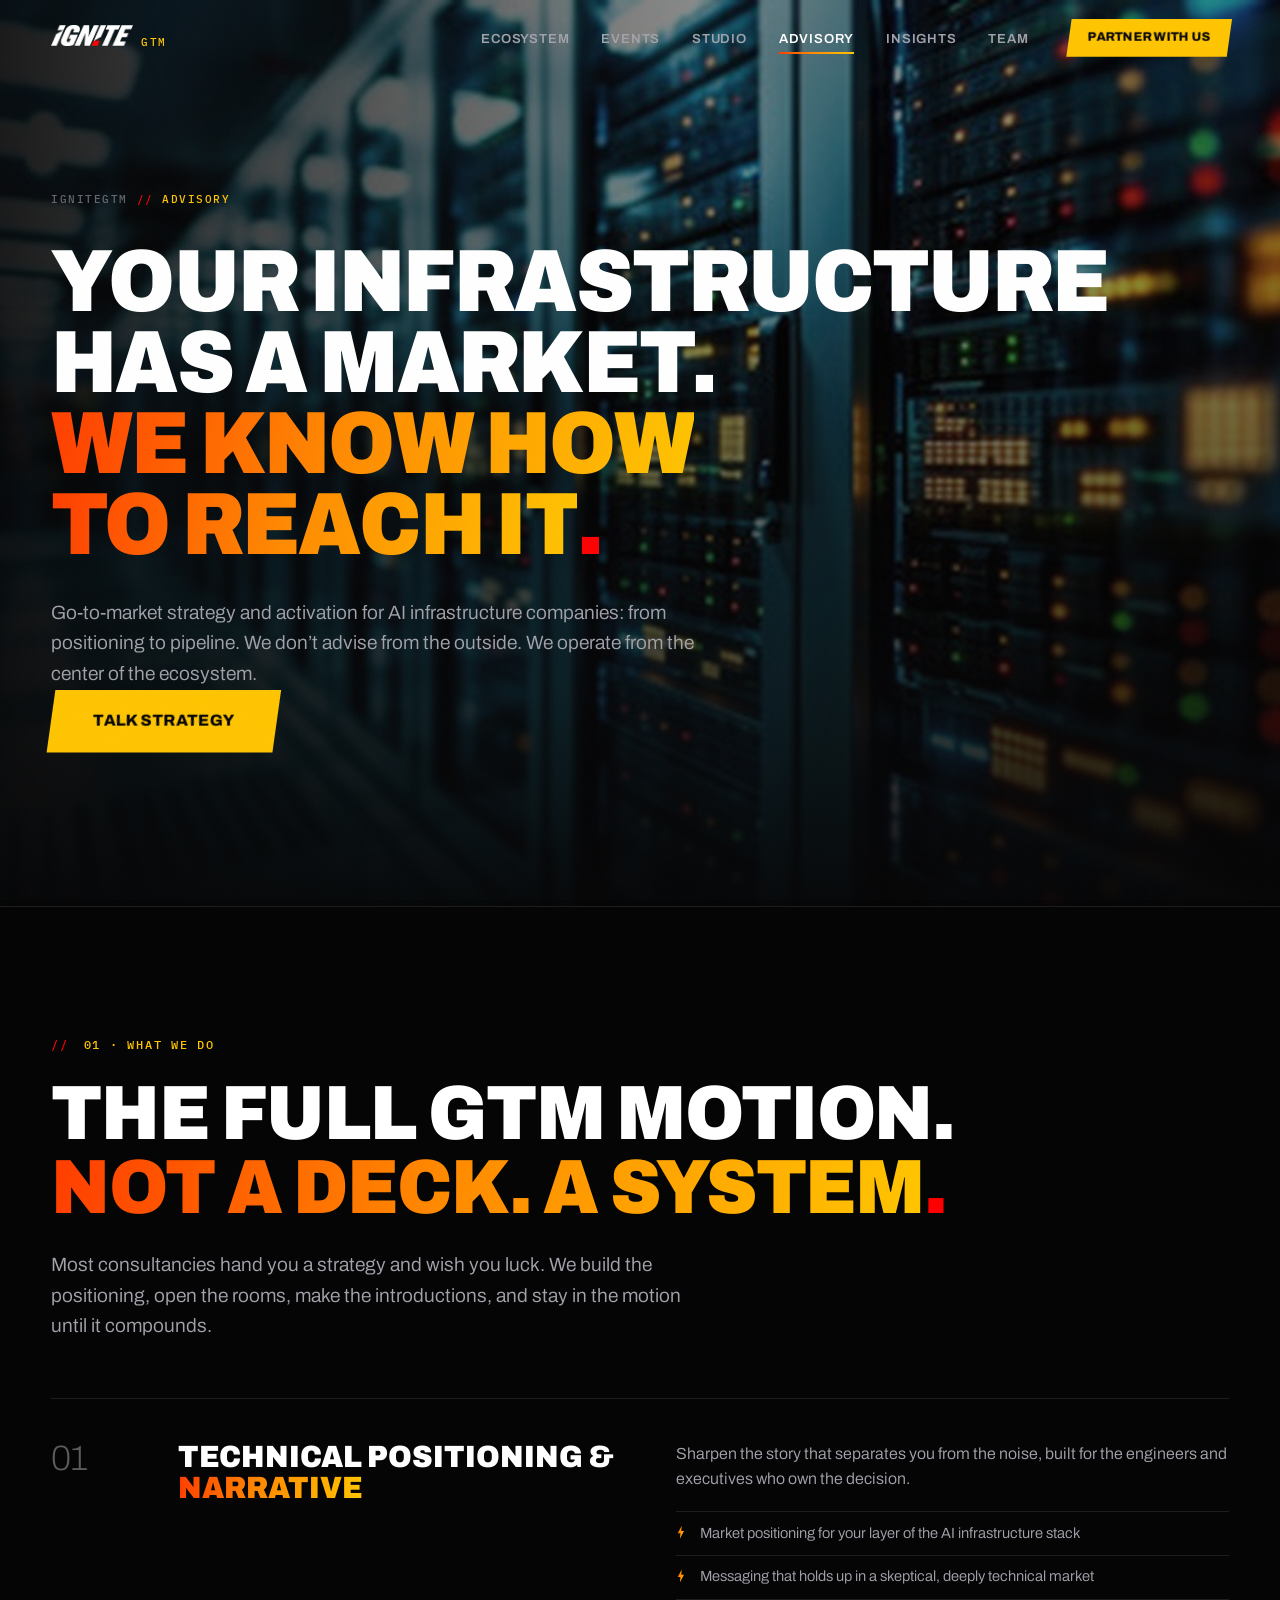
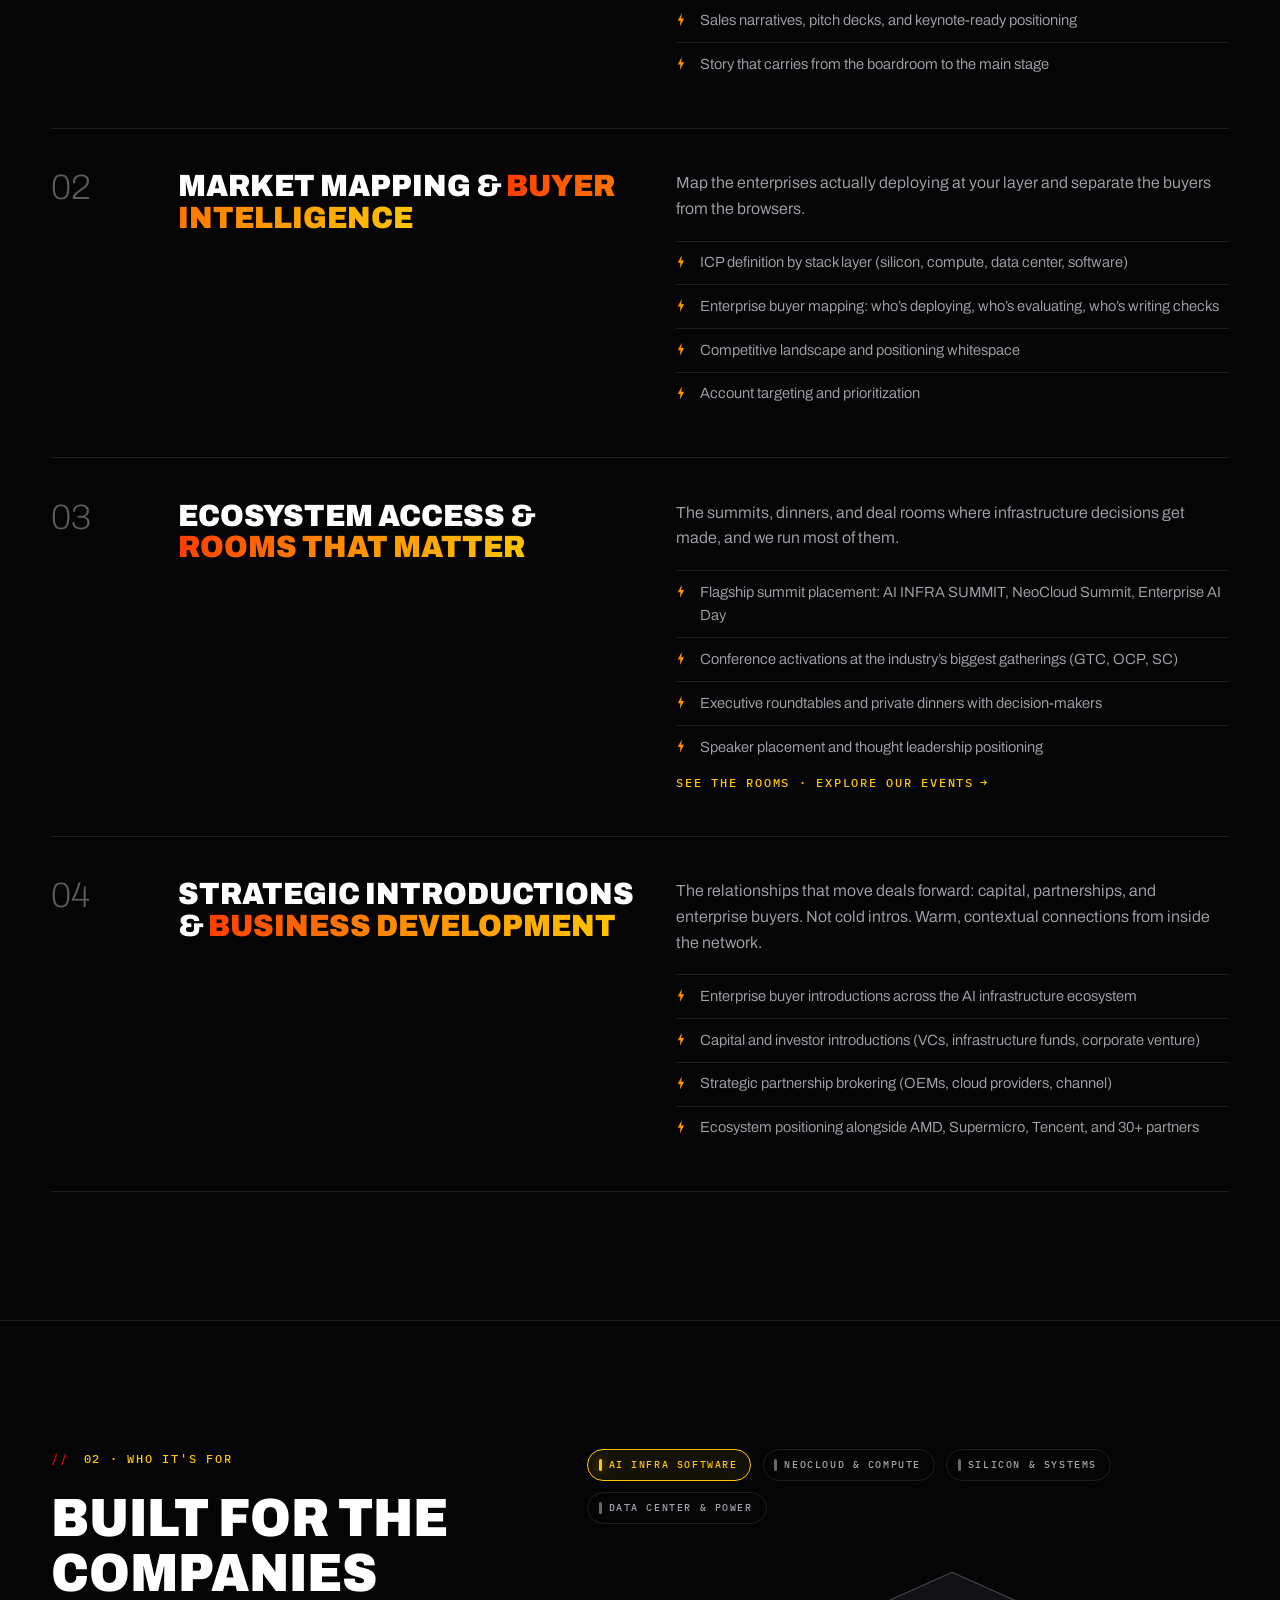
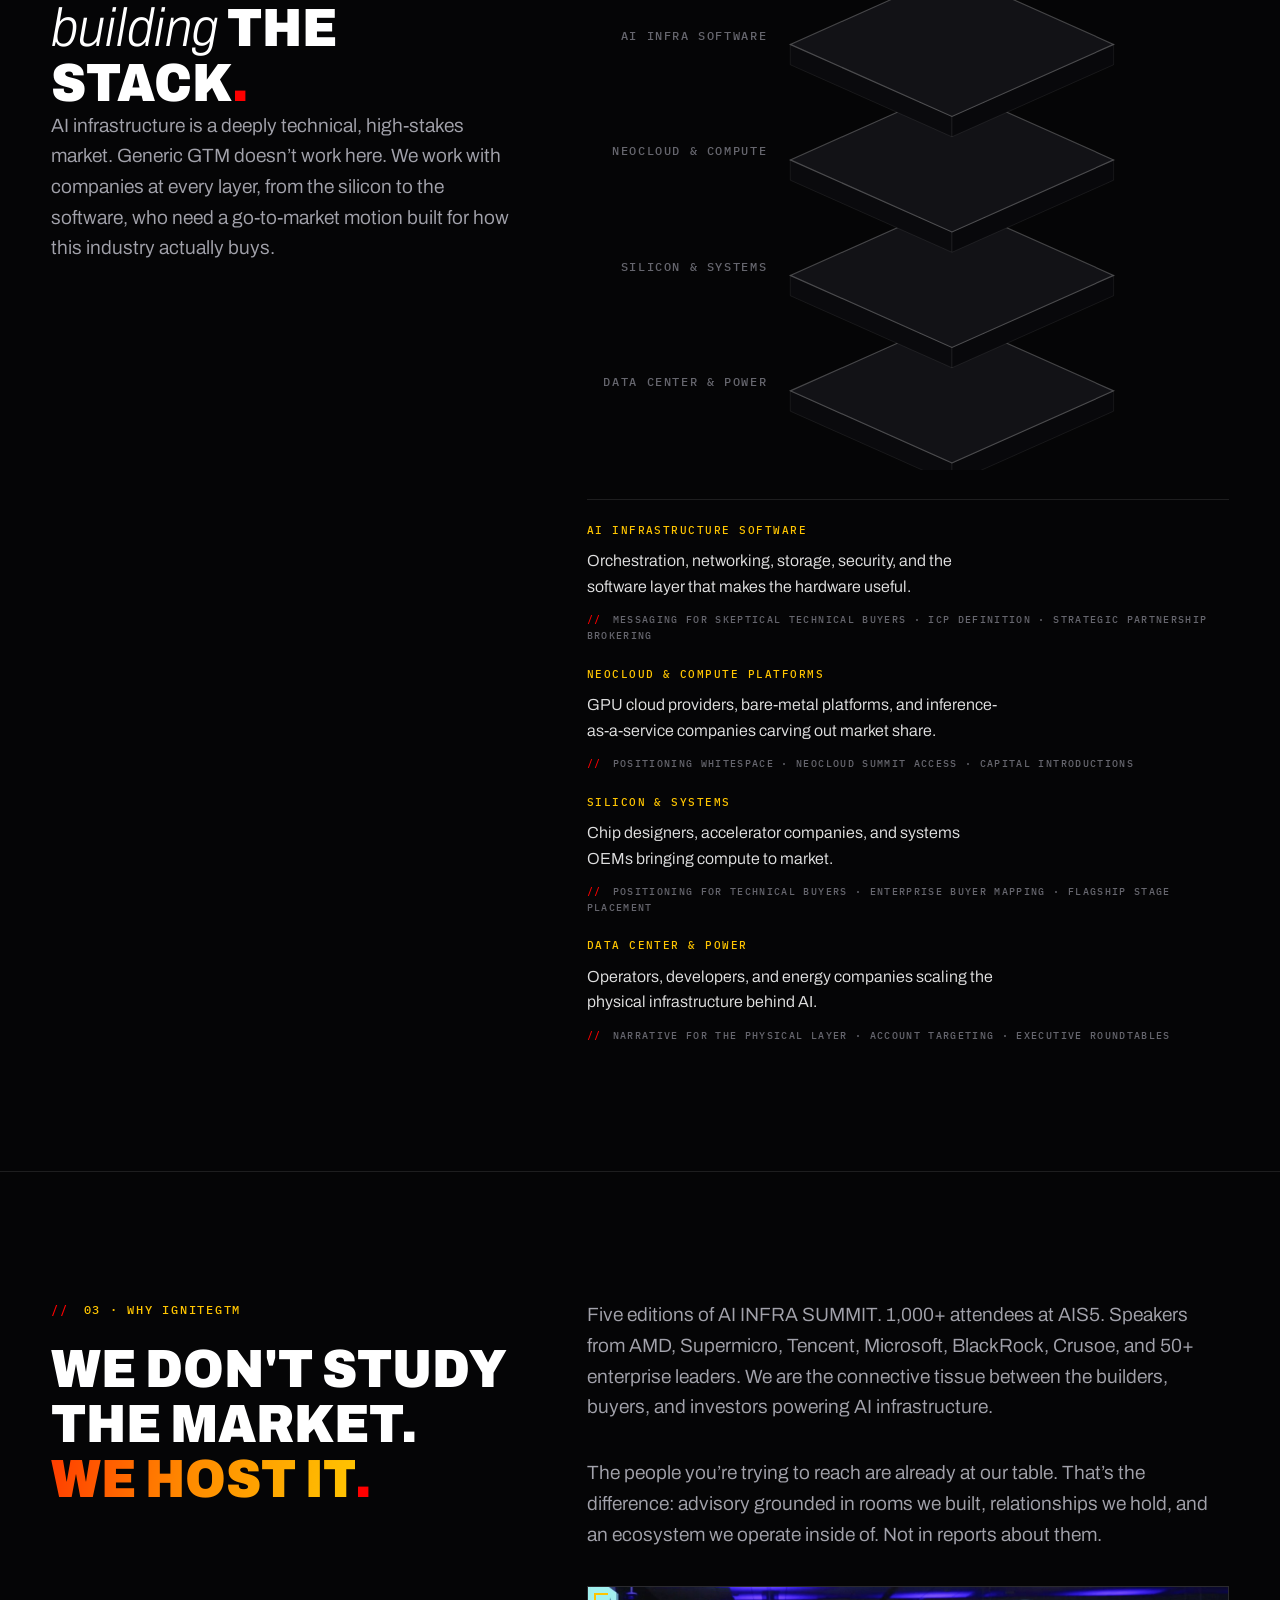
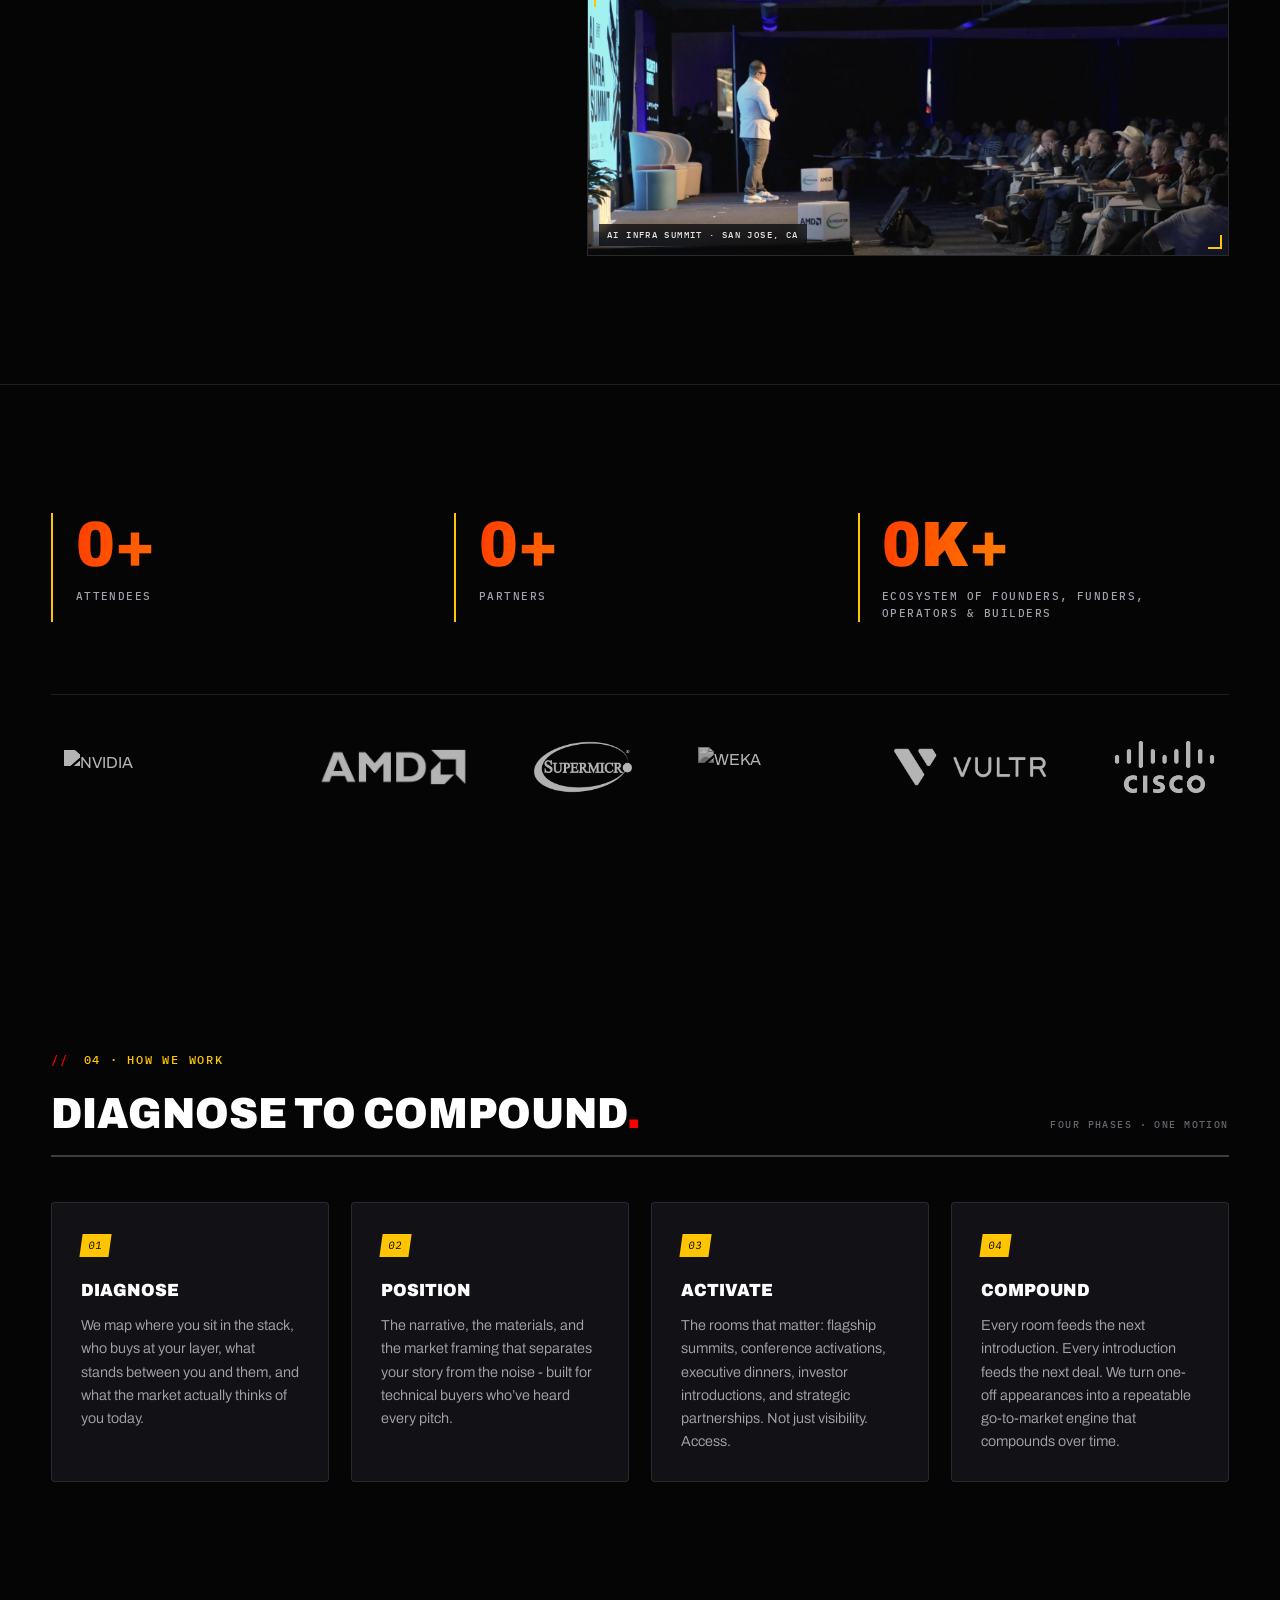
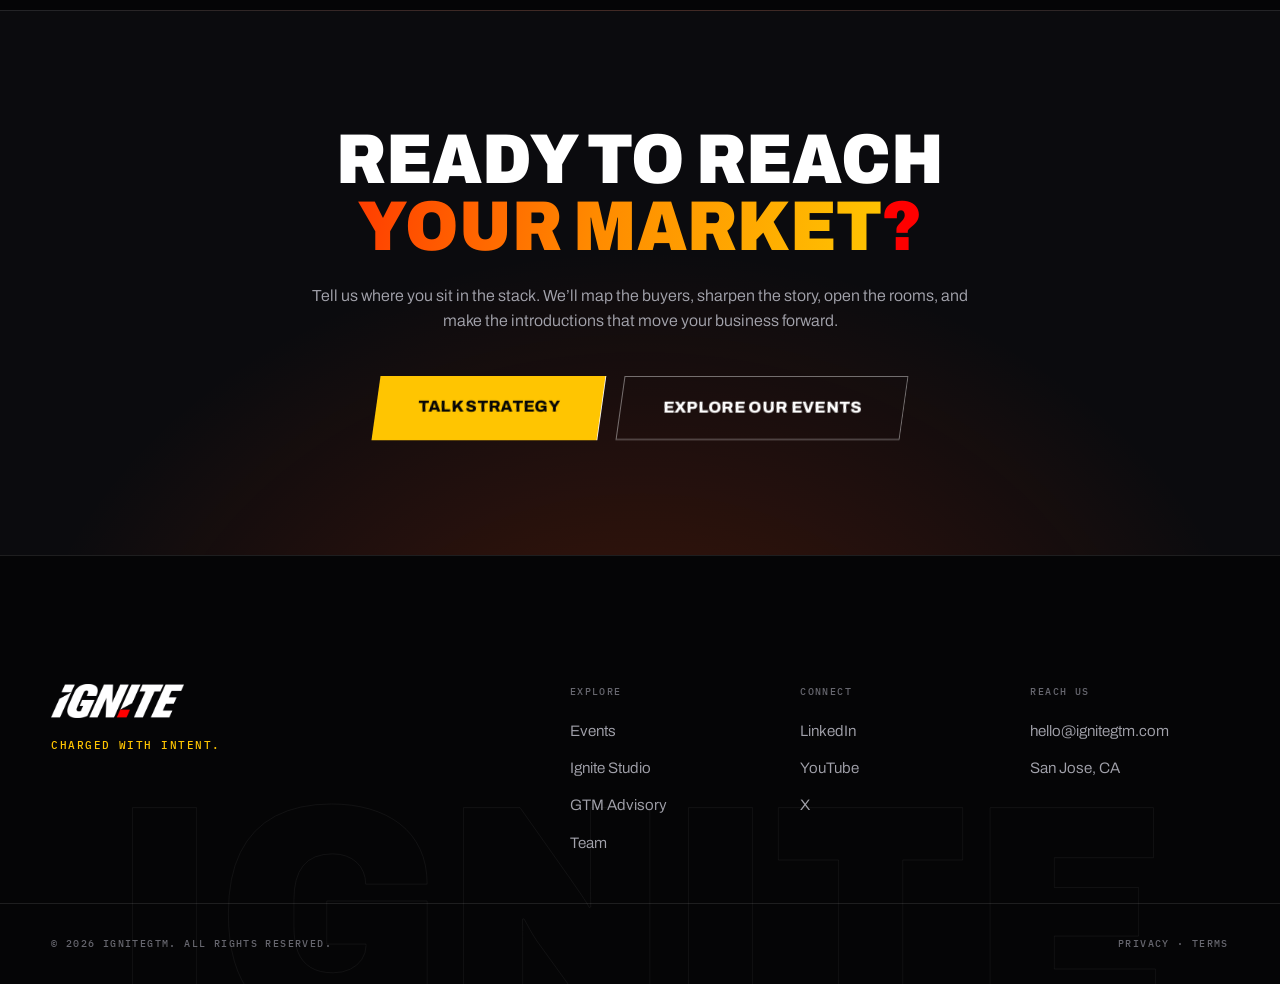
==== advisory.html @ 271aa8c1 "copy: remove all prose hyphens/em-dashes (events, studio, advisory, team) — rebased on main" ====
<!DOCTYPE html>
<html lang="en">
<head>
  <meta charset="UTF-8" />
  <meta name="viewport" content="width=device-width, initial-scale=1.0" />
  <!-- Google Tag Manager -->
  <script>(function(w,d,s,l,i){w[l]=w[l]||[];w[l].push({'gtm.start':
  new Date().getTime(),event:'gtm.js'});var f=d.getElementsByTagName(s)[0],
  j=d.createElement(s),dl=l!='dataLayer'?'&l='+l:'';j.async=true;j.src=
  'https://www.googletagmanager.com/gtm.js?id='+i+dl;f.parentNode.insertBefore(j,f);
  })(window,document,'script','dataLayer','GTM-PVKJLNT5');</script>
  <!-- End Google Tag Manager -->
  <!-- RB2B -->
  <script>!function(key) {if (window.reb2b) return;window.reb2b = {loaded: true};var s = document.createElement("script");s.async = true;s.src = "https://ddwl4m2hdecbv.cloudfront.net/b/" + key + "/" + key + ".js.gz";document.getElementsByTagName("script")[0].parentNode.insertBefore(s, document.getElementsByTagName("script")[0]);}("R6G5YH889765");</script>
  <!-- End RB2B -->

  <title>AI Infrastructure GTM Advisory &amp; Strategy | IgniteGTM</title>
  <meta name="description" content="Go-to-market strategy and activation for AI infrastructure companies: from positioning to pipeline. We don't advise from the outside. We operate from the center of the ecosystem." />
  <link rel="canonical" href="https://www.ignitegtm.com/advisory.html" />
  <link rel="icon" href="assets/favicon.svg" type="image/svg+xml" />
  <link rel="icon" href="assets/favicon-32.png" sizes="32x32" type="image/png" />
  <link rel="apple-touch-icon" href="assets/apple-touch-icon.png" />
  <link rel="preconnect" href="https://fonts.googleapis.com" />
  <link rel="preconnect" href="https://fonts.gstatic.com" crossorigin />
  <link href="https://fonts.googleapis.com/css2?family=Archivo:ital,wdth,wght@0,72..125,100..900;1,72..125,100..900&family=IBM+Plex+Mono:wght@400;500;600&display=swap" rel="stylesheet" />
  <link rel="stylesheet" href="css/style.css" />
  <link rel="stylesheet" href="css/pages.css" />
  <script type="application/ld+json">
  {
    "@context": "https://schema.org",
    "@type": "Service",
    "name": "GTM Advisory",
    "serviceType": "Go-to-market advisory",
    "description": "Go-to-market strategy and activation for AI infrastructure companies: technical positioning, market mapping, ecosystem access, and strategic introductions.",
    "url": "https://www.ignitegtm.com/advisory.html",
    "provider": { "@type": "Organization", "name": "IgniteGTM", "url": "https://www.ignitegtm.com/" }
  }
  </script>
</head>
<body>
  <!-- Google Tag Manager (noscript) -->
  <noscript><iframe src="https://www.googletagmanager.com/ns.html?id=GTM-PVKJLNT5"
  height="0" width="0" style="display:none;visibility:hidden"></iframe></noscript>
  <!-- End Google Tag Manager (noscript) -->

  <div class="scroll-progress" id="scrollProgress" aria-hidden="true"></div>
  <div class="cursor" id="cursor" aria-hidden="true"></div>
  <div class="cursor-ring" id="cursorRing" aria-hidden="true"></div>
  <header class="nav" id="nav">
    <div class="nav__inner">
      <a href="index.html" class="nav__logo" aria-label="IgniteGTM home">
        <img src="assets/ignite-logo.png" alt="IGN!TE" />
        <span class="nav__logo-sub mono">GTM</span>
      </a>
      <nav class="nav__links" aria-label="Primary">
        <a href="index.html#ecosystem">Ecosystem</a>
        <a href="events.html">Events</a>
        <a href="studio.html">Studio</a>
        <a href="advisory.html" class="is-here" aria-current="page">Advisory</a>
        <a href="index.html#insights">Insights</a>
        <a href="team.html">Team</a>
      </nav>
      <a href="https://contact.ignitegtm.com/" class="btn btn--solid btn--nav"><span>Partner With Us</span></a>
      <button class="nav__burger" id="navBurger" aria-label="Open menu" aria-expanded="false"><span></span><span></span></button>
    </div>
  </header>
  <div class="mobile-menu" id="mobileMenu" aria-hidden="true">
    <nav aria-label="Mobile">
      <a href="index.html#ecosystem">Ecosystem</a>
      <a href="events.html">Events</a>
      <a href="studio.html">Studio</a>
      <a href="advisory.html">Advisory</a>
      <a href="index.html#insights">Insights</a>
      <a href="team.html">Team</a>
      <a href="https://contact.ignitegtm.com/" class="mobile-menu__cta">Partner With Us</a>
    </nav>
  </div>
  <main>
    <!-- ══════════ 1 · PAGE HERO ══════════ -->
    <section class="page-hero page-hero--media" aria-labelledby="advisoryTitle">
      <!-- LICENSE BEFORE LAUNCH: Adobe Stock comp #700453557 - buy the standard
           license and swap in the full-res download (this is a 425px preview, upscaled) -->
      <div class="page-hero__media" aria-hidden="true">
        <img src="assets/advisory-hero.jpg" alt="" data-swap="licensed-image" />
      </div>
      <p class="page-hero__crumb mono">
        <a href="index.html">IGNITEGTM</a>
        <span class="sep">//</span>
        <span class="here">ADVISORY</span>
      </p>
      <!-- soft hyphen lets INFRASTRUCTURE break on narrow screens instead of clipping -->
      <h1 class="page-hero__title page-hero__title--dense" id="advisoryTitle">YOUR INFRA&shy;STRUCTURE<br />HAS A MARKET.<br /><span class="h-grad">WE KNOW HOW</span><br /><span class="h-grad">TO REACH IT</span><span class="dot-red">.</span></h1>
      <p class="page-hero__intro">Go-to-market strategy and activation for AI infrastructure companies: from
        positioning to pipeline. We don&rsquo;t advise from the outside. We operate from the center of the
        ecosystem.</p>
      <div class="hero__ctas">
        <a href="https://contact.ignitegtm.com/advisory" class="btn btn--solid btn--lg" data-magnetic><span>Talk Strategy</span></a>
      </div>
    </section>

    <!-- ══════════ 2 · WHAT WE DO ══════════ -->
    <section class="section" id="motion" aria-labelledby="motionTitle">
      <p class="eyebrow mono" data-reveal><span class="eyebrow__slash">//</span> 01 · What We Do</p>
      <h2 class="h-display studio__title" id="motionTitle" data-reveal>THE FULL GTM MOTION.<br /><span class="h-grad">NOT A DECK. A SYSTEM</span><span class="dot-red">.</span></h2>
      <p class="body-lg studio__lede" data-reveal>Most consultancies hand you a strategy and wish you luck. We build
        the positioning, open the rooms, make the introductions, and stay in the motion until it compounds.</p>

      <article class="detail-row" data-reveal>
        <span class="detail-row__num" aria-hidden="true">01</span>
        <h3 class="detail-row__title">Technical Positioning &amp; <span class="h-grad">Narrative</span></h3>
        <div class="detail-row__body">
          <p>Sharpen the story that separates you from the noise, built for the engineers and executives who
            own the decision.</p>
          <ul class="detail-row__points" role="list">
            <li>Market positioning for your layer of the AI infrastructure stack</li>
            <li>Messaging that holds up in a skeptical, deeply technical market</li>
            <li>Sales narratives, pitch decks, and keynote-ready positioning</li>
            <li>Story that carries from the boardroom to the main stage</li>
          </ul>
        </div>
      </article>

      <article class="detail-row" data-reveal>
        <span class="detail-row__num" aria-hidden="true">02</span>
        <h3 class="detail-row__title">Market Mapping &amp; <span class="h-grad">Buyer Intelligence</span></h3>
        <div class="detail-row__body">
          <p>Map the enterprises actually deploying at your layer and separate the buyers from the
            browsers.</p>
          <ul class="detail-row__points" role="list">
            <li>ICP definition by stack layer (silicon, compute, data center, software)</li>
            <li>Enterprise buyer mapping: who&rsquo;s deploying, who&rsquo;s evaluating, who&rsquo;s writing checks</li>
            <li>Competitive landscape and positioning whitespace</li>
            <li>Account targeting and prioritization</li>
          </ul>
        </div>
      </article>

      <article class="detail-row" data-reveal>
        <span class="detail-row__num" aria-hidden="true">03</span>
        <h3 class="detail-row__title">Ecosystem Access &amp; <span class="h-grad">Rooms That Matter</span></h3>
        <div class="detail-row__body">
          <p>The summits, dinners, and deal rooms where infrastructure decisions get made, and we run most of
            them.</p>
          <ul class="detail-row__points" role="list">
            <li>Flagship summit placement: AI INFRA SUMMIT, NeoCloud Summit, Enterprise AI Day</li>
            <li>Conference activations at the industry&rsquo;s biggest gatherings (GTC, OCP, SC)</li>
            <li>Executive roundtables and private dinners with decision-makers</li>
            <li>Speaker placement and thought leadership positioning</li>
          </ul>
          <p><a href="events.html" class="link-arrow mono">See the rooms · explore our events <span aria-hidden="true">→</span></a></p>
        </div>
      </article>

      <article class="detail-row" data-reveal>
        <span class="detail-row__num" aria-hidden="true">04</span>
        <h3 class="detail-row__title">Strategic Introductions &amp; <span class="h-grad">Business Development</span></h3>
        <div class="detail-row__body">
          <p>The relationships that move deals forward: capital, partnerships, and enterprise buyers. Not cold
            intros. Warm, contextual connections from inside the network.</p>
          <ul class="detail-row__points" role="list">
            <li>Enterprise buyer introductions across the AI infrastructure ecosystem</li>
            <li>Capital and investor introductions (VCs, infrastructure funds, corporate venture)</li>
            <li>Strategic partnership brokering (OEMs, cloud providers, channel)</li>
            <li>Ecosystem positioning alongside AMD, Supermicro, Tencent, and 30+ partners</li>
          </ul>
        </div>
      </article>
    </section>

    <!-- ══════════ 3 · WHO IT'S FOR ══════════ -->
    <section class="advisory section" id="who" aria-labelledby="whoTitle">
      <div class="split">
        <div class="split__sticky">
          <p class="eyebrow mono" data-reveal><span class="eyebrow__slash">//</span> 02 · Who It's For</p>
          <p class="manifesto" id="whoTitle" data-reveal>BUILT FOR THE COMPANIES <em>building</em> THE
            STACK<span class="dot-red">.</span></p>
          <p class="body-lg" data-reveal>AI infrastructure is a deeply technical, high-stakes market. Generic GTM
            doesn&rsquo;t work here. We work with companies at every layer, from the silicon to the
            software, who need a go-to-market motion built for how this industry actually buys.</p>
        </div>
        <div class="stackmap" id="stackmap" data-reveal>
          <div class="stackmap__pills" role="tablist" aria-label="AI infrastructure stack layers">
            <button class="stackmap__pill mono is-active" role="tab" aria-selected="true" id="tab-software" aria-controls="panel-software" data-layer="software" type="button">AI Infra Software</button>
            <button class="stackmap__pill mono" role="tab" aria-selected="false" id="tab-neocloud" aria-controls="panel-neocloud" data-layer="neocloud" type="button">NeoCloud &amp; Compute</button>
            <button class="stackmap__pill mono" role="tab" aria-selected="false" id="tab-silicon" aria-controls="panel-silicon" data-layer="silicon" type="button">Silicon &amp; Systems</button>
            <button class="stackmap__pill mono" role="tab" aria-selected="false" id="tab-datacenter" aria-controls="panel-datacenter" data-layer="datacenter" type="button">Data Center &amp; Power</button>
          </div>

          <div class="stackmap__viz" aria-hidden="true">
            <svg viewBox="-75 0 695 560" fill="none" xmlns="http://www.w3.org/2000/svg">
              <defs>
                <linearGradient id="smGrad" x1="0" y1="0" x2="1" y2="0">
                  <stop offset="0" stop-color="#FF3D00" />
                  <stop offset="0.45" stop-color="#FF8A00" />
                  <stop offset="1" stop-color="#FFC501" />
                </linearGradient>
                <linearGradient id="smGradV" x1="0" y1="1" x2="0" y2="0">
                  <stop offset="0" stop-color="#FF3D00" />
                  <stop offset="0.5" stop-color="#FF8A00" />
                  <stop offset="1" stop-color="#FFC501" />
                </linearGradient>
                <filter id="smGlow" x="-40%" y="-40%" width="180%" height="180%">
                  <feDropShadow dx="0" dy="0" stdDeviation="14" flood-color="#FF8A00" flood-opacity="0.55" />
                </filter>
              </defs>

              <!-- energy pulse running up the stack -->
              <line class="stackmap__pulse" x1="320" y1="548" x2="320" y2="14" stroke="url(#smGradV)" stroke-width="1.5" stroke-dasharray="3 9" opacity="0.6" />

              <!-- plates: top of stack first in the visual (software), drawn bottom-up for z-order -->
              <g class="plate" data-layer="datacenter" tabindex="-1">
                <polygon class="plate__side" points="145,475 320,553 320,575 145,497" />
                <polygon class="plate__side plate__side--r" points="495,475 320,553 320,575 495,497" />
                <polygon class="plate__top" points="320,397 495,475 320,553 145,475" />
                <text class="plate__label mono" x="120" y="470" text-anchor="end">DATA CENTER &amp; POWER</text>
              </g>
              <g class="plate" data-layer="silicon" tabindex="-1">
                <polygon class="plate__side" points="145,350 320,428 320,450 145,372" />
                <polygon class="plate__side plate__side--r" points="495,350 320,428 320,450 495,372" />
                <polygon class="plate__top" points="320,272 495,350 320,428 145,350" />
                <text class="plate__label mono" x="120" y="345" text-anchor="end">SILICON &amp; SYSTEMS</text>
              </g>
              <g class="plate" data-layer="neocloud" tabindex="-1">
                <polygon class="plate__side" points="145,225 320,303 320,325 145,247" />
                <polygon class="plate__side plate__side--r" points="495,225 320,303 320,325 495,247" />
                <polygon class="plate__top" points="320,147 495,225 320,303 145,225" />
                <text class="plate__label mono" x="120" y="220" text-anchor="end">NEOCLOUD &amp; COMPUTE</text>
              </g>
              <g class="plate" data-layer="software" tabindex="-1">
                <polygon class="plate__side" points="145,100 320,178 320,200 145,122" />
                <polygon class="plate__side plate__side--r" points="495,100 320,178 320,200 495,122" />
                <polygon class="plate__top" points="320,22 495,100 320,178 145,100" />
                <text class="plate__label mono" x="120" y="95" text-anchor="end">AI INFRA SOFTWARE</text>
              </g>
            </svg>
          </div>

          <div class="stackmap__details">
            <div class="stackmap__panel is-active" role="tabpanel" id="panel-software" aria-labelledby="tab-software">
              <p class="stackmap__kicker mono">AI INFRASTRUCTURE SOFTWARE</p>
              <p class="stackmap__body">Orchestration, networking, storage, security, and the software layer that
                makes the hardware useful.</p>
              <p class="stackmap__adv mono"><span>//</span> Messaging for skeptical technical buyers &middot; ICP
                definition &middot; strategic partnership brokering</p>
            </div>
            <div class="stackmap__panel" role="tabpanel" id="panel-neocloud" aria-labelledby="tab-neocloud">
              <p class="stackmap__kicker mono">NEOCLOUD &amp; COMPUTE PLATFORMS</p>
              <p class="stackmap__body">GPU cloud providers, bare-metal platforms, and inference-as-a-service
                companies carving out market share.</p>
              <p class="stackmap__adv mono"><span>//</span> Positioning whitespace &middot; NeoCloud Summit access
                &middot; capital introductions</p>
            </div>
            <div class="stackmap__panel" role="tabpanel" id="panel-silicon" aria-labelledby="tab-silicon">
              <p class="stackmap__kicker mono">SILICON &amp; SYSTEMS</p>
              <p class="stackmap__body">Chip designers, accelerator companies, and systems OEMs bringing compute to
                market.</p>
              <p class="stackmap__adv mono"><span>//</span> Positioning for technical buyers &middot; enterprise buyer
                mapping &middot; flagship stage placement</p>
            </div>
            <div class="stackmap__panel" role="tabpanel" id="panel-datacenter" aria-labelledby="tab-datacenter">
              <p class="stackmap__kicker mono">DATA CENTER &amp; POWER</p>
              <p class="stackmap__body">Operators, developers, and energy companies scaling the physical
                infrastructure behind AI.</p>
              <p class="stackmap__adv mono"><span>//</span> Narrative for the physical layer &middot; account
                targeting &middot; executive roundtables</p>
            </div>
          </div>
        </div>
      </div>
    </section>

    <!-- ══════════ 4 · WHY IGNITEGTM ══════════ -->
    <section class="advisory section" id="why" aria-labelledby="whyTitle">
      <div class="split">
        <div class="split__sticky">
          <p class="eyebrow mono" data-reveal><span class="eyebrow__slash">//</span> 03 · Why IgniteGTM</p>
          <p class="manifesto" id="whyTitle" data-reveal>WE DON'T STUDY<br />THE MARKET.<br /><span class="h-grad">WE HOST IT</span><span class="dot-red">.</span></p>
        </div>
        <div class="advisory__body">
          <p class="body-lg" data-reveal>Five editions of AI INFRA SUMMIT. 1,000+ attendees at AIS5. Speakers from
            AMD, Supermicro, Tencent, Microsoft, BlackRock, Crusoe, and 50+ enterprise leaders. We are the connective
            tissue between the builders, buyers, and investors powering AI infrastructure.</p>
          <p class="body-lg" data-reveal>The people you&rsquo;re trying to reach are already at our table.
            That&rsquo;s the difference: advisory grounded in rooms we built, relationships we hold, and an
            ecosystem we operate inside of. Not in reports about them.</p>
          <figure class="photo-frame photo-frame--live" data-reveal>
            <img src="assets/ais-stage.jpg"
              alt="A speaker on the AI INFRA SUMMIT main stage in front of a full room, with AMD and Supermicro branding" />
            <figcaption class="mono">AI INFRA SUMMIT · SAN JOSE, CA</figcaption>
          </figure>
        </div>
      </div>
    </section>

    <!-- track record band -->
    <section class="proof section" aria-label="Track record">
      <div class="stat-row stat-row--three">
        <div class="stat" data-reveal>
          <span class="stat__num"><span data-count="2500">0</span>+</span>
          <span class="stat__label mono">Attendees</span>
        </div>
        <div class="stat" data-reveal>
          <span class="stat__num"><span data-count="50">0</span>+</span>
          <span class="stat__label mono">Partners</span>
        </div>
        <div class="stat" data-reveal>
          <span class="stat__num"><span data-count="40">0</span>K+</span>
          <span class="stat__label mono">Ecosystem of Founders, Funders, Operators &amp; Builders</span>
        </div>
      </div>
      <!-- per-brand --lh heights are optically matched to NVIDIA - see .logo-wall__img in style.css -->
      <ul class="logo-wall" role="list" data-reveal>
        <li class="logo-wall__item"><img src="https://wcllsdwlmebrapgiufzi.supabase.co/storage/v1/object/public/WS-assets/nvidia-logo-horz-fixed.svg" alt="NVIDIA" class="logo-wall__img logo-wall__img--invert" style="--lh: 34px" width="191" height="34" loading="lazy" /></li>
        <li class="logo-wall__item"><img src="assets/logos/amd.png" alt="AMD" class="logo-wall__img" style="--lh: 36px" width="149" height="36" loading="lazy" /></li>
        <li class="logo-wall__item"><img src="assets/logos/supermicro.png" alt="Supermicro" class="logo-wall__img" style="--lh: 52px" width="101" height="52" loading="lazy" /></li>
        <li class="logo-wall__item"><img src="https://wcllsdwlmebrapgiufzi.supabase.co/storage/v1/object/public/WS-assets/weka-primary-reversed-digital.svg" alt="WEKA" class="logo-wall__img" style="--lh: 40px" width="129" height="40" loading="lazy" /></li>
        <li class="logo-wall__item"><img src="assets/logos/vultr.png" alt="Vultr" class="logo-wall__img" style="--lh: 38px" width="159" height="38" loading="lazy" /></li>
        <li class="logo-wall__item"><img src="assets/logos/cisco.png" alt="Cisco" class="logo-wall__img" style="--lh: 54px" width="103" height="54" loading="lazy" /></li>
      </ul>
    </section>

    <!-- ══════════ 5 · THE ENGAGEMENT ══════════ -->
    <section class="section" id="engagement" aria-labelledby="engagementTitle">
      <p class="eyebrow mono" data-reveal><span class="eyebrow__slash">//</span> 04 · How We Work</p>
      <div class="sec-head" data-reveal>
        <h2 id="engagementTitle">Diagnose to Compound<span class="dot-red">.</span></h2>
        <span class="mono">FOUR PHASES &middot; ONE MOTION</span>
      </div>
      <div class="process">
        <div class="process__step" data-reveal>
          <h3>Diagnose</h3>
          <p>We map where you sit in the stack, who buys at your layer, what stands between you and them, and what
            the market actually thinks of you today.</p>
        </div>
        <div class="process__step" data-reveal>
          <h3>Position</h3>
          <p>The narrative, the materials, and the market framing that separates your story from the noise -
            built for technical buyers who&rsquo;ve heard every pitch.</p>
        </div>
        <div class="process__step" data-reveal>
          <h3>Activate</h3>
          <p>The rooms that matter: flagship summits, conference activations, executive dinners, investor
            introductions, and strategic partnerships. Not just visibility. Access.</p>
        </div>
        <div class="process__step" data-reveal>
          <h3>Compound</h3>
          <p>Every room feeds the next introduction. Every introduction feeds the next deal. We turn one-off
            appearances into a repeatable go-to-market engine that compounds over time.</p>
        </div>
      </div>
    </section>

    <!-- ══════════ 6 · CTA ══════════ -->
    <section class="cta-band" aria-labelledby="ctaTitle">
      <h2 class="cta-band__title" id="ctaTitle" data-reveal>READY TO REACH<br /><span class="h-grad">YOUR MARKET</span><span class="dot-red">?</span></h2>
      <p class="cta-band__sub" data-reveal>Tell us where you sit in the stack. We&rsquo;ll map the buyers, sharpen
        the story, open the rooms, and make the introductions that move your business forward.</p>
      <div class="cta-band__actions" data-reveal>
        <a href="https://contact.ignitegtm.com/advisory" class="btn btn--solid btn--lg" data-magnetic><span>Talk Strategy</span></a>
        <a href="events.html" class="btn btn--ghost btn--lg" data-magnetic><span>Explore Our Events</span></a>
      </div>
    </section>
  </main>
  <footer class="footer">
    <div class="footer__ghost" aria-hidden="true">IGNITE</div>
    <div class="footer__inner section">
      <div class="footer__brand">
        <img src="assets/ignite-logo.png" alt="IGN!TE" class="footer__logo" />
        <p class="mono footer__tagline">CHARGED WITH INTENT.</p>
      </div>
      <div class="footer__cols">
        <div class="footer__col">
          <p class="mono footer__col-label">EXPLORE</p>
          <a href="events.html">Events</a>
          <a href="studio.html">Ignite Studio</a>
          <a href="advisory.html">GTM Advisory</a>
          <a href="team.html">Team</a>
        </div>
        <div class="footer__col">
          <p class="mono footer__col-label">CONNECT</p>
          <a href="https://www.linkedin.com" target="_blank" rel="noopener">LinkedIn</a>
          <a href="https://www.youtube.com" target="_blank" rel="noopener">YouTube</a>
          <a href="https://x.com" target="_blank" rel="noopener">X</a>
        </div>
        <div class="footer__col">
          <p class="mono footer__col-label">REACH US</p>
          <a href="mailto:hello@ignitegtm.com">hello@ignitegtm.com</a>
          <span>San Jose, CA</span>
        </div>
      </div>
    </div>
    <div class="footer__legal section mono">
      <span>© 2026 IgniteGTM. All rights reserved.</span>
      <span>Privacy · Terms</span>
    </div>
  </footer>
  <script src="https://cdn.jsdelivr.net/npm/gsap@3.12.5/dist/gsap.min.js"></script>
  <script src="https://cdn.jsdelivr.net/npm/gsap@3.12.5/dist/ScrollTrigger.min.js"></script>
  <script src="js/page.js"></script>
  <!-- ignite-bot chat widget -->
  <script src="https://contact.ignitegtm.com/ignite-chat-widget.js" defer></script>
</body>
</html>
---- css/style.css ----
/* ═══════════════════════════════════════════════════════════════
   IGNITEGTM - Charged with Intent
   Brand: black base · red→orange→vibrant-yellow energy · IGN!TE red dot
   Type: Archivo (variable wdth/wght) · IBM Plex Mono accents
   ═══════════════════════════════════════════════════════════════ */

:root {
  --black: #050506;
  --ink: #0b0b0e;
  --panel: #121216;
  --line: rgba(255, 255, 255, 0.1);
  --white: #ffffff;
  --grey: #a2a2ab;
  --grey-dim: #66666e;
  --yellow: #ffc501;   /* brand vibrant yellow - sampled from IGNITE MATERIALS */
  --amber: #ff8a00;
  --ember: #ff3d00;
  --red: #ff0000;      /* the IGN!TE dot */
  --grad-bolt: linear-gradient(100deg, var(--ember) 0%, var(--amber) 45%, var(--yellow) 100%);
  --font-display: "Archivo", "Helvetica Neue", sans-serif;
  --font-mono: "IBM Plex Mono", ui-monospace, monospace;
  --pad: clamp(1.25rem, 4vw, 4rem);
  --nav-h: 76px;
}

*, *::before, *::after { box-sizing: border-box; margin: 0; padding: 0; }

html { scroll-behavior: smooth; }
html:focus-within { scroll-behavior: smooth; }

body {
  background: var(--black);
  color: var(--white);
  font-family: var(--font-display);
  font-weight: 400;
  font-size: 16px;
  line-height: 1.6;
  -webkit-font-smoothing: antialiased;
  overflow-x: hidden;
}

/* grain */
body::after {
  content: "";
  position: fixed;
  inset: 0;
  pointer-events: none;
  z-index: 9000;
  opacity: 0.05;
  background-image: url("data:image/svg+xml,%3Csvg xmlns='http://www.w3.org/2000/svg' width='160' height='160'%3E%3Cfilter id='n'%3E%3CfeTurbulence type='fractalNoise' baseFrequency='0.9' numOctaves='2'/%3E%3C/filter%3E%3Crect width='160' height='160' filter='url(%23n)' opacity='0.6'/%3E%3C/svg%3E");
}

::selection { background: var(--yellow); color: var(--black); }

img, video { max-width: 100%; display: block; }
a { color: inherit; text-decoration: none; }
button { font: inherit; color: inherit; background: none; border: 0; cursor: pointer; }

.mono {
  font-family: var(--font-mono);
  font-weight: 500;
  letter-spacing: 0.14em;
  text-transform: uppercase;
}

.section { padding: clamp(5rem, 10vw, 9rem) var(--pad); }

.skip-link {
  position: fixed; top: -100px; left: 1rem; z-index: 10000;
  background: var(--yellow); color: var(--black);
  padding: 0.6rem 1rem; font-weight: 700;
  transition: top 0.2s;
}
.skip-link:focus { top: 1rem; }

:focus-visible { outline: 2px solid var(--yellow); outline-offset: 3px; }

/* every anchor target clears the fixed nav */
main [id], section[id] { scroll-margin-top: calc(var(--nav-h) + 8px); }

/* ───────────────────────── type system ─────────────────────────
   Weight contrast is deliberate: 900 impact / 300-450 support.  */

.h-display {
  font-weight: 900;
  font-stretch: 92%;
  font-size: clamp(2.6rem, 6vw, 5.2rem);
  line-height: 0.96;
  letter-spacing: -0.015em;
  text-transform: uppercase;
}

.h-display--stroke {
  font-weight: 800;
  color: transparent;
  -webkit-text-stroke: 1.5px rgba(255, 255, 255, 0.55);
}

.h-grad {
  background: var(--grad-bolt);
  -webkit-background-clip: text;
  background-clip: text;
  color: transparent;
}

.dot-red { color: var(--red); -webkit-text-stroke: 0; }

.body-lg {
  font-size: clamp(1.05rem, 1.5vw, 1.3rem);
  font-weight: 350;
  color: var(--grey);
  max-width: 34em;
}

.eyebrow {
  font-size: 0.78rem;
  color: var(--yellow);
  margin-bottom: 1.4rem;
}
.eyebrow__slash { color: var(--red); margin-right: 0.5em; }

.tag {
  display: inline-block;
  font-size: 0.68rem;
  padding: 0.45em 0.9em;
  border: 1px solid var(--yellow);
  color: var(--yellow);
  border-radius: 2px;
}
.tag--dark { border-color: rgba(0, 0, 0, 0.55); color: rgba(0, 0, 0, 0.8); }

.link-arrow {
  display: inline-flex; align-items: center; gap: 0.5em;
  font-size: 0.78rem; color: var(--yellow);
  transition: gap 0.25s ease;
}
.link-arrow:hover { gap: 0.9em; }

/* ───────────────────────── buttons ─────────────────────────
   Skewed parallelogram = echo of the IGN!TE wordmark box.     */

.btn {
  position: relative;
  display: inline-block;
  padding: 1em 2.1em;
  font-weight: 800;
  font-size: 0.95rem;
  letter-spacing: 0.02em;
  text-transform: uppercase;
  transform: skewX(-8deg);
  transition: transform 0.25s ease;
  overflow: hidden;
  will-change: transform;
}
.btn > span { display: inline-block; transform: skewX(8deg); position: relative; z-index: 2; }

.btn--solid { background: var(--yellow); color: var(--black); }
.btn--solid::before {
  content: "";
  position: absolute; inset: 0; z-index: 1;
  background: var(--grad-bolt);
  transform: translateX(-101%);
  transition: transform 0.35s cubic-bezier(0.65, 0, 0.35, 1);
}
.btn--solid:hover::before { transform: translateX(0); }

.btn--ghost { border: 1.5px solid rgba(255, 255, 255, 0.4); color: var(--white); }
.btn--ghost::before {
  content: "";
  position: absolute; inset: 0; z-index: 1;
  background: var(--white);
  transform: translateY(101%);
  transition: transform 0.3s cubic-bezier(0.65, 0, 0.35, 1);
}
.btn--ghost:hover { color: var(--black); border-color: var(--white); }
.btn--ghost:hover > span { transition: color 0.2s 0.05s; }
.btn--ghost > span { transition: color 0.2s; }
.btn--ghost:hover > span { color: var(--black); }

.btn--lg { padding: 1.15em 2.6em; font-size: 1rem; }
.btn--full { width: 100%; text-align: center; }
.btn--nav { padding: 0.7em 1.5em; font-size: 0.78rem; }

/* ───────────────────────── preloader ───────────────────────── */

.preloader {
  position: fixed; inset: 0; z-index: 9999;
  background: var(--black);
  display: flex; align-items: center; justify-content: center;
}
.preloader__mark { text-align: center; width: min(320px, 70vw); }
.preloader__logo { width: 100%; opacity: 0; }
.preloader__bar {
  height: 2px; background: rgba(255, 255, 255, 0.12);
  margin-top: 2rem; overflow: hidden;
}
.preloader__bar span {
  display: block; height: 100%; width: 0%;
  background: var(--grad-bolt);
}
.preloader__count {
  display: block; margin-top: 0.8rem;
  font-size: 0.72rem; color: var(--grey-dim);
}

/* ───────────────────────── chrome ───────────────────────── */

.scroll-progress {
  position: fixed; top: 0; left: 0; z-index: 8000;
  height: 3px; width: 100%;
  background: var(--grad-bolt);
  transform-origin: 0 50%;
  transform: scaleX(0);
}

.cursor, .cursor-ring {
  position: fixed; top: 0; left: 0; z-index: 9500;
  pointer-events: none; border-radius: 50%;
  display: none;
  opacity: 0;
}
body.has-mouse .cursor, body.has-mouse .cursor-ring { opacity: 1; }
@media (pointer: fine) {
  .cursor, .cursor-ring { display: block; }
  .cursor {
    width: 8px; height: 8px; margin: -4px 0 0 -4px;
    background: var(--yellow);
  }
  .cursor-ring {
    width: 38px; height: 38px; margin: -19px 0 0 -19px;
    border: 1.5px solid rgba(255, 197, 1, 0.5);
    transition: transform 0.2s ease, border-color 0.2s ease;
  }
  .cursor-ring.is-hover { transform: scale(1.7); border-color: var(--yellow); }
}

/* ───────────────────────── nav ───────────────────────── */

.nav {
  position: fixed; top: 0; left: 0; right: 0; z-index: 8500;
  transition: background 0.35s ease, border-color 0.35s ease;
  border-bottom: 1px solid transparent;
}
.nav.is-scrolled {
  background: rgba(5, 5, 6, 0.82);
  backdrop-filter: blur(14px);
  -webkit-backdrop-filter: blur(14px);
  border-bottom-color: var(--line);
}
.nav__inner {
  height: var(--nav-h);
  padding: 0 var(--pad);
  display: flex; align-items: center; gap: 2.5rem;
}
.nav__logo { display: flex; align-items: baseline; gap: 0.5rem; }
.nav__logo img { height: 21px; width: auto; }
.nav__logo-sub { font-size: 0.66rem; color: var(--yellow); }
.nav__links { display: flex; gap: 2rem; margin-left: auto; }
.nav__links a {
  font-size: 0.82rem; font-weight: 600; letter-spacing: 0.06em;
  text-transform: uppercase; color: var(--grey);
  position: relative; padding: 0.4em 0;
  transition: color 0.2s;
}
.nav__links a::after {
  content: ""; position: absolute; left: 0; bottom: 0;
  width: 100%; height: 2px; background: var(--grad-bolt);
  transform: scaleX(0); transform-origin: 100% 50%;
  transition: transform 0.3s cubic-bezier(0.65, 0, 0.35, 1);
}
.nav__links a:hover { color: var(--white); }
.nav__links a:hover::after { transform: scaleX(1); transform-origin: 0 50%; }

.nav__burger {
  display: none;
  width: 44px; height: 44px;
  flex-direction: column; align-items: center; justify-content: center; gap: 7px;
  margin-left: auto;
}
.nav__burger span {
  display: block; width: 26px; height: 2px;
  background: var(--white);
  transition: transform 0.3s, opacity 0.3s;
}
.nav__burger.is-open span:nth-child(1) { transform: translateY(4.5px) rotate(45deg); }
.nav__burger.is-open span:nth-child(2) { transform: translateY(-4.5px) rotate(-45deg); }

.mobile-menu {
  position: fixed; inset: 0; z-index: 8400;
  background: var(--black);
  display: flex; align-items: center; justify-content: center;
  opacity: 0; pointer-events: none;
  transition: opacity 0.3s ease;
}
.mobile-menu.is-open { opacity: 1; pointer-events: auto; }
.mobile-menu nav { display: flex; flex-direction: column; gap: 1.4rem; text-align: center; }
.mobile-menu a {
  font-size: 1.8rem; font-weight: 900; text-transform: uppercase;
  letter-spacing: 0.02em;
}
.mobile-menu a:hover { color: var(--yellow); }
.mobile-menu__cta { color: var(--yellow); }

/* ───────────────────────── hero ───────────────────────── */

.hero {
  position: relative;
  min-height: 100svh;
  display: flex; flex-direction: column; justify-content: center;
  padding: calc(var(--nav-h) + 3rem) var(--pad) 4.5rem;
  overflow: hidden;
}

.hero__media {
  position: absolute; inset: 0; z-index: -1;
  background: var(--black);
  /* how far right of screen-center the video's center sits */
  --video-shift: 33.33%;
}
.hero__video {
  position: absolute; top: 0; left: 0;
  /* widening while anchoring the left edge slides the video's center right
     (no seam) - its focal content lives in the open right half instead of
     behind the headline */
  width: calc(100% + var(--video-shift) * 2);
  max-width: none; /* escape the global img/video reset */
  height: 100%;
  object-fit: cover;
  /* graded one stop down so the footage reads as a lit stage behind the
     page - the loop has bright yellow segments that otherwise fight the type */
  filter: brightness(0.62) saturate(0.82) contrast(1.04);
}
.hero__scrim { position: absolute; inset: 0; }
/* sharper right-side gradient - per Bill */
.hero__scrim--right {
  background: linear-gradient(to left, rgba(5, 5, 6, 0.96) 0%, rgba(5, 5, 6, 0.55) 22%, transparent 52%);
}
/* the text stage: headline column always sits on near-black, whatever
   frame is playing; the right half stays open for the footage */
.hero__scrim--left {
  background: linear-gradient(to right, rgba(5, 5, 6, 0.95) 0%, rgba(5, 5, 6, 0.8) 26%, rgba(5, 5, 6, 0.38) 48%, transparent 66%);
}
.hero__scrim--top {
  background: linear-gradient(to bottom, rgba(5, 5, 6, 0.78) 0%, transparent 20%);
}
.hero__scrim--bottom {
  background: linear-gradient(to top, var(--black) 0%, rgba(5, 5, 6, 0.5) 18%, transparent 45%);
}
.hero__embers { position: absolute; inset: 0; mix-blend-mode: screen; }

.hero__content { position: relative; max-width: 1200px; }

.hero__title {
  font-family: "Geist", "Helvetica Neue", sans-serif;
  text-transform: uppercase;
  line-height: 0.9;
  letter-spacing: -0.02em;
  margin: 0 0 2rem;
  /* drop-shadow (not text-shadow) so the gradient-clipped INTENT keeps a
     clean fill while the whole block lifts off the footage */
  filter: drop-shadow(0 6px 32px rgba(0, 0, 0, 0.55));
}
.hero__line { display: block; overflow: hidden; padding-bottom: 0.06em; }
.hero__line--1 { font-size: clamp(3.4rem, 10.5vw, 9.5rem); font-weight: 700; }
.hero__line--2 { font-size: clamp(3.4rem, 10.5vw, 9.5rem); }
/* solid light weight, not outlined - hairline strokes are the first
   casualty on busy footage */
.ht-thin {
  font-weight: 275;
  font-stretch: 100%;
  color: rgba(255, 255, 255, 0.95);
}
.ht-thin, .ht-word, .ht-group { display: inline-block; white-space: nowrap; }
.ht-word { font-weight: 700; }
/* gradient applied per-char: background-clip:text on a parent breaks
   in Chromium once child spans carry transforms */
.ht-word--fill,
.ht-word--fill .char {
  background: var(--grad-bolt);
  -webkit-background-clip: text;
  background-clip: text;
  color: transparent;
}
.ht-dot { color: var(--red); font-weight: 700; }
.hero__title .char { display: inline-block; will-change: transform; }

.hero__sub {
  font-size: clamp(1.05rem, 1.6vw, 1.35rem);
  font-weight: 350;
  color: rgba(255, 255, 255, 0.85);
  max-width: 34em;
  margin-bottom: 2.6rem;
}

.hero__ctas { display: flex; gap: 1.2rem; flex-wrap: wrap; margin-bottom: 4rem; }

.hero__proof-label {
  font-size: 0.68rem; color: var(--grey-dim);
  margin-bottom: 1.1rem;
}
/* logo-bar removed - logos consolidated to proof section */

.hero__scroll {
  position: absolute; right: var(--pad); bottom: 2.2rem;
  display: flex; flex-direction: column; align-items: center; gap: 0.7rem;
  font-size: 0.6rem; color: var(--grey-dim);
}
.hero__scroll-line {
  width: 1px; height: 54px;
  background: linear-gradient(to bottom, var(--yellow), transparent);
  animation: scrollPulse 2s ease-in-out infinite;
}
@keyframes scrollPulse {
  0%, 100% { transform: scaleY(0.4); transform-origin: top; opacity: 0.4; }
  50% { transform: scaleY(1); opacity: 1; }
}

/* ───────────────────────── ticker ───────────────────────── */

.ticker {
  border-top: 1px solid var(--line);
  border-bottom: 1px solid var(--line);
  background: var(--ink);
  overflow: hidden;
  padding: 1.05rem 0;
}
.ticker__track { display: flex; width: max-content; }
.ticker__group {
  display: flex; align-items: center; gap: 2.4rem;
  padding-right: 2.4rem;
  font-weight: 800; font-size: 0.92rem; letter-spacing: 0.12em;
  text-transform: uppercase;
  white-space: nowrap;
}
.tick-dim { color: var(--grey-dim); font-weight: 500; }
.tick-bolt {
  width: 10px; height: 14px; flex: none;
  background: var(--grad-bolt);
  clip-path: polygon(60% 0, 15% 58%, 45% 58%, 40% 100%, 85% 40%, 55% 40%);
}

/* ───────────────────────── ecosystem ───────────────────────── */

.ecosystem { position: relative; }
.ecosystem__grid {
  display: grid;
  grid-template-columns: minmax(0, 5fr) minmax(0, 6fr);
  gap: clamp(2rem, 6vw, 6rem);
  align-items: start;
}
.ecosystem__sticky { position: sticky; top: calc(var(--nav-h) + 2rem); }
.ecosystem__sticky .h-display { margin-bottom: 1.8rem; }
.ecosystem__bolt {
  width: min(230px, 40%);
  margin-top: 3rem;
  opacity: 0.85;
}

.ecosystem__pillars { display: flex; flex-direction: column; gap: 1.4rem; }

.pillar {
  position: relative;
  display: grid;
  grid-template-columns: auto 1fr;
  gap: 1.6rem;
  padding: clamp(1.6rem, 3vw, 2.6rem);
  background: var(--panel);
  border: 1px solid var(--line);
  border-radius: 4px;
  overflow: hidden;
  transition: border-color 0.3s ease, transform 0.3s ease;
}
.pillar:hover { border-color: rgba(255, 197, 1, 0.5); transform: translateY(-4px); }
.pillar__num {
  font-size: 0.78rem; color: var(--yellow);
  padding-top: 0.5rem;
}
.pillar__title {
  font-size: clamp(1.7rem, 2.6vw, 2.4rem);
  font-weight: 900; font-stretch: 92%;
  line-height: 0.95; text-transform: uppercase;
  margin-bottom: 0.9rem;
}
.pillar__tag {
  font-style: italic; font-weight: 500;
  color: var(--yellow);
  margin-bottom: 0.9rem;
}
.pillar__desc { color: var(--grey); font-weight: 350; margin-bottom: 1.4rem; max-width: 46ch; }
.pillar__spark {
  position: absolute; top: 0; right: 0;
  width: 140px; height: 140px;
  background: radial-gradient(circle at top right, rgba(255, 138, 0, 0.22), transparent 70%);
  opacity: 0;
  transition: opacity 0.35s;
}
.pillar:hover .pillar__spark { opacity: 1; }

/* ───────────────────────── events: the line sheet ─────────────────────────
   An editorial index - everything visible, nothing behind interaction.
   A/B/C taxonomy chips unbundle the brand gradient: yellow → amber → ember. */

.events { background: var(--ink); border-top: 1px solid var(--line); }

.events__head {
  display: grid;
  grid-template-columns: minmax(0, 1fr) 420px;
  align-items: end;
  gap: 3rem 4rem;
  margin-bottom: 3.5rem;
}

/* ledger key - the jump-nav */
.ledger { display: flex; flex-direction: column; }
.ledger__line {
  display: flex; align-items: baseline; gap: 0.7em;
  padding: 0.6rem 0;
  border-bottom: 1px solid var(--line);
  font-size: 0.68rem;
  color: var(--grey);
  transition: color 0.2s;
}
.ledger__line:hover, .ledger__line.is-active { color: var(--white); }
.ledger__line.is-active .ledger__meta { color: var(--yellow); }
.ledger__chip {
  flex: none;
  font-size: 0.58rem;
  font-weight: 600;
  color: #050506;
  background: var(--yellow);
  padding: 0.25em 0.55em;
  transform: skewX(-8deg);
}
.ledger__chip--b { background: var(--amber); }
.ledger__chip--c { background: var(--ember); }
.ledger__name { letter-spacing: 0.14em; }
.ledger__leader {
  flex: 1;
  border-bottom: 1px dotted rgba(255, 255, 255, 0.25);
  transform: translateY(-0.3em);
}
.ledger__meta { font-size: 0.6rem; color: var(--grey-dim); transition: color 0.2s; }

/* bucket bars */
.bucket-bar {
  display: flex; align-items: center; gap: 1.1rem;
  padding: 0.9rem 0;
  border-top: 2px solid rgba(255, 255, 255, 0.22);
}
.bucket-bar--cell { border-top: none; padding-top: 0; margin-bottom: 1.5rem; }
.bucket-chip {
  width: 1.9em; height: 1.9em;
  display: grid; place-items: center;
  font-weight: 900; font-size: 0.8rem;
  color: #050506;
  background: var(--yellow);
  transform: skewX(-8deg);
}
.bucket-chip--b { background: var(--amber); }
.bucket-chip--c { background: var(--ember); }
.bucket-bar__label { font-size: 0.72rem; color: var(--white); }
.bucket-bar__meta { margin-left: auto; font-size: 0.64rem; color: var(--grey-dim); }

/* shared four-column line-sheet grid - column edges align down the page */
.index-head, .index-row {
  display: grid;
  grid-template-columns: 76px minmax(0, 1fr) 330px 220px;
  grid-template-areas: "num event facts action";
  column-gap: clamp(1.5rem, 3vw, 3rem);
}
.index-head {
  font-size: 0.58rem;
  color: var(--grey-dim);
  letter-spacing: 0.2em;
  padding: 0.6rem 0;
  border-top: 1px solid var(--line);
}
.index-head span:nth-child(1) { grid-area: num; }
.index-head span:nth-child(2) { grid-area: event; }
.index-head span:nth-child(3) { grid-area: facts; }
.index-head span:nth-child(4) { grid-area: action; }

.index-row {
  position: relative;
  align-items: start;
  padding: 3.2rem 1.5rem;
  margin-inline: -1.5rem;         /* hover wash extends past the column edges */
  border-top: 1px solid var(--line);
  scroll-margin-top: calc(var(--nav-h) + 16px);
  transition: background 0.35s ease;
}
.index-row:last-of-type { border-bottom: 1px solid var(--line); }
.index-row:hover, .index-row:focus-within { background: var(--panel); }

.index-row__spine {
  position: absolute; left: 0; top: 0; bottom: 0;
  width: 3px;
  background: var(--grad-bolt);
  transform: scaleY(0);
  transform-origin: top;
  transition: transform 0.45s cubic-bezier(0.65, 0, 0.35, 1);
}
.index-row:hover .index-row__spine,
.index-row:focus-within .index-row__spine { transform: scaleY(1); }

.index-row__num { grid-area: num; }
.num {
  display: block;
  font-weight: 200;                /* thin against the 900 name - the brand rule */
  font-size: 2.6rem;
  line-height: 1;
  color: rgba(255, 255, 255, 0.38);
}
.index-row:hover .num {
  background: var(--grad-bolt);
  -webkit-background-clip: text; background-clip: text;
  color: transparent;
}
.sub { display: block; font-size: 0.56rem; color: var(--grey-dim); margin-top: 0.7rem; }

.index-row__event { grid-area: event; }
.index-row__name {
  font-size: clamp(2.6rem, 4.4vw, 4.2rem);
  font-weight: 900; font-stretch: 92%;
  line-height: 0.92;
  text-transform: uppercase;
  letter-spacing: -0.015em;
  margin-bottom: 1.3rem;
  transition: transform 0.45s cubic-bezier(0.65, 0, 0.35, 1);
}
.index-row:hover .index-row__name { transform: translateX(14px); }
.index-row__lede {
  font-size: 1.1rem; font-weight: 700;
  max-width: 30em;
  margin-bottom: 0.8rem;
}
.index-row__desc {
  font-size: 0.95rem; font-weight: 350;
  color: var(--grey);
  max-width: 36em;
}

/* facts ledger - labels align in one yellow gutter across all rows */
.facts { grid-area: facts; margin: 0; }
.facts__row {
  display: grid;
  grid-template-columns: 92px 1fr;
  gap: 1rem;
  padding: 0.85rem 0;
  border-top: 1px solid var(--line);
}
.facts dt {
  font-size: 0.6rem;
  color: var(--yellow);
  letter-spacing: 0.18em;
  padding-top: 0.25em;
}
.facts dd { margin: 0; font-size: 0.95rem; font-weight: 500; line-height: 1.5; }

.index-row__action {
  grid-area: action;
  display: flex; flex-direction: column; gap: 1.4rem;
}
.index-row__action .btn { text-align: center; }

.photo-frame {
  position: relative;
  margin: 0;
  aspect-ratio: 3 / 2;
  border: 1px solid var(--line);
  background: var(--panel);
  display: grid; place-items: center;
  overflow: hidden;
}
.photo-frame::before, .photo-frame::after {
  content: "";
  position: absolute;
  width: 14px; height: 14px;
  z-index: 1;
}
.photo-frame::before { top: 6px; left: 6px; border-top: 2px solid var(--yellow); border-left: 2px solid var(--yellow); }
.photo-frame::after { bottom: 6px; right: 6px; border-bottom: 2px solid var(--yellow); border-right: 2px solid var(--yellow); }
.photo-frame img { width: 55%; opacity: 0.85; }
.photo-frame figcaption {
  position: absolute; bottom: 0.55rem; left: 0.7rem;
  font-size: 0.54rem;
  letter-spacing: 0.16em;
  color: var(--grey-dim);
}

/* appendix spread - B + C share a hairline spine */
.appendix {
  display: grid;
  grid-template-columns: 1fr 1fr;
  gap: 1px;
  background: var(--line);
  border: 1px solid var(--line);
  margin-top: 4.5rem;
}
.appendix__cell {
  --cellpad: clamp(2rem, 3.5vw, 3.5rem);
  background: var(--ink);
  padding: var(--cellpad);
  scroll-margin-top: calc(var(--nav-h) + 16px);
}
.appendix__title {
  font-size: clamp(1.6rem, 2.4vw, 2.3rem);
  font-weight: 900; font-stretch: 92%;
  text-transform: uppercase;
  line-height: 1.05;
  margin-bottom: 1rem;
}
.appendix__title em { font-style: italic; font-weight: 350; text-transform: none; letter-spacing: 0; }
.appendix__cell p { font-weight: 350; color: var(--grey); margin-bottom: 1.8rem; max-width: 46ch; }

.venue-list { list-style: none; }
.venue-list li {
  display: flex; align-items: baseline; gap: 0.8em;
  padding: 0.7rem 0;
  border-top: 1px solid var(--line);
  font-size: 0.72rem;
  letter-spacing: 0.14em;
  color: var(--grey);
}
.venue-list li::before { content: "//"; color: var(--yellow); }

/* the hot cell - the gradient crescendo of the A→B→C color story */
.appendix__cell--hot { background: var(--grad-bolt); color: #050506; }
.appendix__cell--hot .bucket-bar__label { color: #050506; }
.appendix__cell--hot .bucket-bar__meta { color: rgba(0, 0, 0, 0.6); }
.appendix__cell--hot .bucket-chip--c { background: #050506; color: var(--yellow); }
.appendix__cell--hot p { color: rgba(0, 0, 0, 0.78); }
.appendix__cell--hot .venue-list li { border-top-color: rgba(0, 0, 0, 0.28); color: rgba(0, 0, 0, 0.82); }
.appendix__cell--hot .venue-list li::before { color: #050506; }

.caret {
  display: inline-block;
  width: 0.55em; height: 1em;
  margin-left: 0.4em;
  background: currentColor;
  vertical-align: -0.15em;
  animation: caretBlink 1.1s steps(1) infinite;
}
@keyframes caretBlink { 50% { opacity: 0; } }
.chip-row { list-style: none; display: flex; flex-wrap: wrap; gap: 0.6rem; }
.chip {
  font-size: 0.62rem;
  padding: 0.5em 1em;
  border: 1px solid rgba(255, 255, 255, 0.25);
  border-radius: 100px;
  color: var(--grey);
}
.chip--dark { border-color: rgba(0, 0, 0, 0.4); color: rgba(0, 0, 0, 0.8); }
.chip--btn { cursor: pointer; transition: border-color 0.2s, color 0.2s, background 0.2s; }
.chip--btn:hover { border-color: var(--yellow); color: var(--yellow); }

/* ───────────────────────── proof ───────────────────────── */

.proof { border-top: 1px solid var(--line); }
.proof__stats {
  display: grid;
  grid-template-columns: repeat(4, 1fr);
  gap: 2rem;
  margin-bottom: 4.5rem;
}
.proof__stats--three { grid-template-columns: repeat(3, 1fr); }
.stat { border-left: 2px solid var(--yellow); padding-left: 1.4rem; }
.stat__num {
  display: block;
  font-size: clamp(2.6rem, 5vw, 4.6rem);
  font-weight: 900; font-stretch: 90%;
  line-height: 1;
  background: var(--grad-bolt);
  -webkit-background-clip: text; background-clip: text;
  color: transparent;
}
.stat__label { display: block; margin-top: 0.7rem; font-size: 0.66rem; color: var(--grey); }

.logo-wall {
  list-style: none;
  display: flex; flex-wrap: nowrap; gap: 0 3.2rem;
  align-items: center; justify-content: space-evenly;
  padding-top: 2.8rem;
  border-top: 1px solid var(--line);
  overflow-x: auto;
}
.logo-wall__item { display: flex; align-items: center; flex-shrink: 0; }
/* per-brand --lh = optically matched height: logos with tall/stacked marks
   (cisco, supermicro) need MORE pixels to read the same size as wide
   lockups (nvidia). Baked white-on-transparent assets live in assets/logos/. */
.logo-wall__img {
  height: var(--lh, 34px); width: auto;
  object-fit: contain;
  filter: grayscale(1);
  opacity: 0.7;
  transition: opacity 0.25s ease;
}
.logo-wall__img--invert { filter: brightness(0) invert(1); }
.logo-wall__item:hover .logo-wall__img { opacity: 1; }

/* ───────────────────────── studio ───────────────────────── */

.studio {
  position: relative;
  background: var(--ink);
  border-top: 1px solid var(--line);
  overflow: hidden;
}
.studio__ghost {
  position: absolute; top: 0.5rem; right: -2rem;
  font-weight: 900; font-stretch: 88%;
  font-size: clamp(8rem, 22vw, 22rem);
  line-height: 1;
  color: transparent;
  -webkit-text-stroke: 1px rgba(255, 255, 255, 0.06);
  pointer-events: none;
  user-select: none;
}
.studio__inner { position: relative; }
.studio__title { margin-bottom: 1.6rem; }
.studio__lede { margin-bottom: 3.5rem; }

.studio__grid {
  display: grid;
  grid-template-columns: minmax(0, 7fr) minmax(0, 4fr);
  gap: clamp(2rem, 4vw, 4rem);
  align-items: start;
}
.studio__reel {
  position: relative;
  aspect-ratio: 16 / 9;
  overflow: hidden;
  border-radius: 4px;
  border: 1px solid var(--line);
  background: var(--black);
}
.studio__reel video { width: 100%; height: 100%; object-fit: cover; }
.studio__reel-badge {
  position: absolute; top: 1rem; left: 1rem;
  display: flex; align-items: center; gap: 0.6em;
  font-size: 0.62rem; color: var(--white);
  background: rgba(5, 5, 6, 0.65);
  padding: 0.55em 1em;
  border-radius: 100px;
  backdrop-filter: blur(6px);
}
.rec-dot {
  width: 8px; height: 8px; border-radius: 50%;
  background: var(--red);
  animation: recBlink 1.4s steps(1) infinite;
}
@keyframes recBlink { 50% { opacity: 0.25; } }

/* full-frame play affordance over the teaser */
.studio__play {
  position: absolute; inset: 0;
  display: grid; place-items: center;
  cursor: pointer;
  background: linear-gradient(to top, rgba(5, 5, 6, 0.6), transparent 45%);
  transition: background 0.3s ease;
}
.studio__play:hover, .studio__play:focus-visible {
  background: linear-gradient(to top, rgba(5, 5, 6, 0.75), rgba(5, 5, 6, 0.25));
}
.studio__play-chip {
  display: flex; align-items: center; gap: 0.9em;
  background: var(--yellow);
  color: #050506;
  font-weight: 800;
  font-size: 0.9rem;
  letter-spacing: 0.02em;
  text-transform: uppercase;
  padding: 0.95em 1.8em;
  transform: skewX(-8deg);
  transition: transform 0.3s ease, background 0.3s ease;
}
.studio__play-chip > span { transform: skewX(8deg); }
.studio__play:hover .studio__play-chip,
.studio__play:focus-visible .studio__play-chip { transform: skewX(-8deg) scale(1.06); }
.studio__play-icon {
  width: 0; height: 0;
  border-left: 12px solid currentColor;
  border-top: 8px solid transparent;
  border-bottom: 8px solid transparent;
}

/* showreel lightbox */
.lightbox {
  position: fixed; inset: 0; z-index: 9600;
  display: grid; place-items: center;
  padding: clamp(1rem, 4vw, 3rem);
}
.lightbox[hidden] { display: none; }
.lightbox__backdrop {
  position: absolute; inset: 0;
  background: rgba(5, 5, 6, 0.93);
  backdrop-filter: blur(10px);
  -webkit-backdrop-filter: blur(10px);
  cursor: pointer;
}
.lightbox__body { position: relative; width: min(1200px, 100%); }
.lightbox__body video {
  width: 100%;
  aspect-ratio: 16 / 9;
  background: #000;
  border: 1px solid var(--line);
  display: block;
}
.lightbox__close {
  position: absolute;
  top: -2.6rem; right: 0;
  font-size: 0.66rem;
  color: var(--grey);
  letter-spacing: 0.16em;
  padding: 0.5em 0;
  transition: color 0.2s;
}
.lightbox__close:hover { color: var(--yellow); }

.studio__list-label { font-size: 0.68rem; color: var(--yellow); margin-bottom: 1.3rem; }
.studio__list ul { list-style: none; margin-bottom: 2.2rem; }
.studio__list li {
  padding: 0.85rem 0;
  border-bottom: 1px solid var(--line);
  font-weight: 500;
  display: flex; align-items: center; gap: 0.9rem;
}
.studio__list li::before {
  content: "";
  width: 9px; height: 13px; flex: none;
  background: var(--grad-bolt);
  clip-path: polygon(60% 0, 15% 58%, 45% 58%, 40% 100%, 85% 40%, 55% 40%);
}

/* ───────────────────────── advisory ───────────────────────── */

.advisory { border-top: 1px solid var(--line); }
.advisory__grid {
  display: grid;
  grid-template-columns: minmax(0, 6fr) minmax(0, 5fr);
  gap: clamp(2.5rem, 5vw, 5rem);
  align-items: start;
}
.advisory__body .body-lg { margin-bottom: 2.2rem; }
.advisory__list { list-style: none; margin-bottom: 2.4rem; }
.advisory__list li {
  display: flex; gap: 1.3rem; align-items: baseline;
  padding: 1.15rem 0;
  border-bottom: 1px solid var(--line);
  font-weight: 350; color: var(--grey);
}
.adv-num {
  flex: none;
  width: 2.1em; height: 2.1em;
  display: inline-flex; align-items: center; justify-content: center;
  border: 1px solid var(--yellow);
  color: var(--yellow);
  font-size: 0.72rem;
  transform: skewX(-8deg);
}

/* ───────────────────────── council ───────────────────────── */

.council {
  background:
    radial-gradient(60% 120% at 50% 130%, rgba(255, 61, 0, 0.16), transparent 70%),
    var(--black);
  border-top: 1px solid var(--line);
}
.council__inner {
  text-align: center;
  max-width: 900px; margin: 0 auto;
}
.council__title {
  font-size: clamp(2rem, 4.6vw, 3.8rem);
  font-weight: 900; font-stretch: 90%;
  margin: 1.6rem 0 1.2rem;
}
.council__desc {
  color: var(--grey); font-weight: 350;
  font-size: 1.1rem;
  max-width: 40em; margin: 0 auto 1.8rem;
}
.council__desc b { color: var(--white); font-weight: 700; }
.council__reveal {
  font-size: 0.7rem;
  color: var(--yellow);
  animation: shimmer 3.2s ease-in-out infinite;
}
@keyframes shimmer { 0%, 100% { opacity: 0.55; } 50% { opacity: 1; } }

/* ───────────────────────── insights ───────────────────────── */

.insights { border-top: 1px solid var(--line); }
.insights__head {
  display: grid;
  grid-template-columns: minmax(0, 1fr) minmax(0, 1fr);
  gap: 2rem;
  align-items: end;
  margin-bottom: 3rem;
}
.insights__cards {
  display: grid;
  grid-template-columns: repeat(3, 1fr);
  gap: 1.4rem;
  margin-bottom: 3rem;
}
.icard {
  display: flex; flex-direction: column; gap: 1rem;
  padding: clamp(1.6rem, 2.5vw, 2.2rem);
  background: var(--panel);
  border: 1px solid var(--line);
  border-radius: 4px;
  transition: border-color 0.3s, transform 0.3s;
}
.icard:hover { border-color: rgba(255, 197, 1, 0.5); transform: translateY(-5px); }
.icard .tag { align-self: flex-start; }
.icard h3 {
  font-size: 1.35rem; font-weight: 900; font-stretch: 92%;
  text-transform: uppercase; line-height: 1.1;
}
.icard p { color: var(--grey); font-weight: 350; flex: 1; }
.insights__ctas { display: flex; gap: 1.2rem; flex-wrap: wrap; }

/* ───────────────────────── team ───────────────────────── */

.team { background: var(--ink); border-top: 1px solid var(--line); }
.team .h-display { margin-bottom: 3rem; }
.team__grid {
  display: grid;
  grid-template-columns: repeat(auto-fit, minmax(210px, 1fr));
  gap: 1.4rem;
}
/* Credential-badge cards - direct lift from the brand ID system */
.badge {
  position: relative;
  aspect-ratio: 2 / 3;
  background: #000;
  border-radius: 14px;
  overflow: hidden;
  display: flex; flex-direction: column; justify-content: flex-end;
  padding: 1.6rem;
  border: 1px solid var(--line);
  transition: transform 0.35s ease, box-shadow 0.35s ease;
}
.badge:hover {
  transform: translateY(-8px) rotate(-1deg);
  box-shadow: 0 24px 60px -20px rgba(255, 138, 0, 0.25);
}
.badge__bolt {
  position: absolute; top: -2%; left: 0; right: 0;
  width: 100%;
  opacity: 0.95;
  transition: transform 0.4s ease;
}
.badge:hover .badge__bolt { transform: scale(1.06); }
.badge__lower { position: relative; }
.badge__name {
  font-size: clamp(1.5rem, 2.4vw, 2.1rem);
  font-weight: 900; font-stretch: 88%;
  line-height: 0.95;
  text-transform: uppercase;
  margin-bottom: 0.9rem;
}
.badge__org { font-size: 0.62rem; color: var(--grey); margin-bottom: 0.3rem; }
.badge__role { font-size: 0.62rem; color: var(--yellow); min-height: 1em; }
.badge__brand {
  position: absolute; right: 1.2rem; bottom: 1.2rem;
  width: 64px; opacity: 0.9;
}

/* credential badge with a real headshot */
.badge--photo .badge__photo {
  position: absolute; top: 0; left: 0;
  width: 100%; aspect-ratio: 1 / 1;
  object-fit: cover;
  filter: grayscale(1) contrast(1.05);
  transition: transform 0.4s ease;
}
.badge--photo:hover .badge__photo { transform: scale(1.05); }
.badge--photo::after {
  content: "";
  position: absolute; inset: 0;
  background: linear-gradient(to bottom, transparent 36%, rgba(0, 0, 0, 0.6) 58%, #000 76%);
}
.badge--photo .badge__lower, .badge--photo .badge__brand { z-index: 1; }

/* ───────────────────────── contact ───────────────────────── */

.contact { border-top: 1px solid var(--line); }
.contact__grid {
  display: grid;
  grid-template-columns: minmax(0, 5fr) minmax(0, 6fr);
  gap: clamp(2.5rem, 5vw, 5rem);
  align-items: start;
}
.contact__intro .body-lg { margin-bottom: 2.4rem; }
.contact__quick-label { font-size: 0.66rem; color: var(--grey-dim); margin-bottom: 1rem; }
.contact__grid--solo { grid-template-columns: 1fr; max-width: 920px; }
.contact__actions { display: flex; flex-wrap: wrap; gap: 14px; margin-top: 0.6rem; }

.form {
  background: var(--panel);
  border: 1px solid var(--line);
  border-radius: 4px;
  padding: clamp(1.8rem, 3vw, 2.8rem);
  display: flex; flex-direction: column; gap: 1.5rem;
}
.form__row { display: grid; grid-template-columns: 1fr 1fr; gap: 1.5rem; }
.form__field { display: flex; flex-direction: column; gap: 0.55rem; }
.form__field label { font-size: 0.62rem; color: var(--grey); }
.form__field input, .form__field select {
  background: var(--black);
  border: 1px solid var(--line);
  color: var(--white);
  font: inherit;
  padding: 0.9em 1em;
  border-radius: 2px;
  transition: border-color 0.2s;
  width: 100%;
  appearance: none;
  -webkit-appearance: none;
}
.form__field input::placeholder { color: var(--grey-dim); }
.form__field input:focus, .form__field select:focus {
  outline: none;
  border-color: var(--yellow);
}
.form__select { position: relative; }
.form__select::after {
  content: "";
  position: absolute; right: 1rem; top: 50%;
  width: 8px; height: 8px;
  border-right: 2px solid var(--yellow);
  border-bottom: 2px solid var(--yellow);
  transform: translateY(-70%) rotate(45deg);
  pointer-events: none;
}
.form__success { font-size: 0.72rem; color: var(--yellow); text-align: center; }
.form.is-sent .form__success { display: block; }

input:invalid:not(:placeholder-shown) { border-color: rgba(255, 61, 0, 0.6); }

/* ───────────────────────── footer ───────────────────────── */

.footer {
  position: relative;
  background: var(--black);
  border-top: 1px solid var(--line);
  overflow: hidden;
}
.footer__ghost {
  position: absolute; left: 50%; bottom: -0.28em;
  transform: translateX(-50%);
  font-weight: 900; font-stretch: 88%;
  font-size: clamp(8rem, 24vw, 26rem);
  line-height: 1;
  color: transparent;
  -webkit-text-stroke: 1px rgba(255, 255, 255, 0.05);
  pointer-events: none; user-select: none;
  white-space: nowrap;
}
.footer__inner {
  position: relative;
  display: grid;
  grid-template-columns: minmax(0, 1fr) minmax(0, 1.4fr);
  gap: 3rem;
  padding-bottom: 3rem;
}
.footer__logo { height: 34px; width: auto; margin-bottom: 1.2rem; }
.footer__tagline { font-size: 0.66rem; color: var(--yellow); }
.footer__cols { display: grid; grid-template-columns: repeat(3, 1fr); gap: 2rem; }
.footer__col { display: flex; flex-direction: column; gap: 0.8rem; }
.footer__col-label { font-size: 0.62rem; color: var(--grey-dim); margin-bottom: 0.4rem; }
.footer__col a, .footer__col span { font-weight: 350; color: var(--grey); font-size: 0.95rem; }
.footer__col a:hover { color: var(--yellow); }
.footer__legal {
  position: relative;
  display: flex; justify-content: space-between; flex-wrap: wrap; gap: 1rem;
  padding-top: 2rem; padding-bottom: 2rem;
  border-top: 1px solid var(--line);
  font-size: 0.62rem; color: var(--grey-dim);
}

/* ───────────────────────── responsive ───────────────────────── */

@media (max-width: 1100px) {
  /* line sheet: facts + action drop below the event copy */
  .index-head { display: none; }
  .index-row {
    grid-template-columns: 64px minmax(0, 1.15fr) minmax(0, 1fr);
    grid-template-areas:
      "num event event"
      "num facts action";
    row-gap: 2.2rem;
  }
  .events__head { grid-template-columns: 1fr; align-items: start; }
  .ledger { max-width: 560px; }
}

@media (max-width: 1024px) {
  .ecosystem__grid { grid-template-columns: 1fr; }
  .ecosystem__sticky { position: static; }
  .ecosystem__bolt { display: none; }
  .studio__grid { grid-template-columns: 1fr; }
  .advisory__grid { grid-template-columns: 1fr; }
  .insights__head { grid-template-columns: 1fr; align-items: start; }
  .insights__cards { grid-template-columns: 1fr 1fr; }
  .team__grid { grid-template-columns: 1fr 1fr; }
  .contact__grid { grid-template-columns: 1fr; }
  .footer__inner { grid-template-columns: 1fr; }
  .proof__stats { grid-template-columns: 1fr 1fr; gap: 2.5rem 1.5rem; }
}

@media (max-width: 768px) {
  /* no open right side on small screens - soften the shift so the footage
     keeps its identity instead of over-cropping */
  .hero__media { --video-shift: 15%; }
  .hero__line--1, .hero__line--2 { font-size: clamp(2.55rem, 13.5vw, 3.4rem); }
  .nav__links, .btn--nav { display: none; }
  .nav__burger { display: flex; }
  .insights__cards { grid-template-columns: 1fr; }
  .team__grid { grid-template-columns: 1fr; max-width: 380px; }
  .form__row { grid-template-columns: 1fr; }
  .hero__scroll { display: none; }
  /* line sheet: single-column ledger, every ruled line kept */
  .index-row {
    grid-template-columns: 1fr;
    grid-template-areas: "num" "event" "facts" "action";
    row-gap: 1.6rem;
    padding-block: 2.4rem;
  }
  .index-row__num {
    display: flex; justify-content: space-between; align-items: baseline;
    padding-bottom: 0.8rem;
    border-bottom: 1px solid var(--line);
  }
  .num { font-size: 1.6rem; }
  .sub { margin-top: 0; }
  .index-row__name { font-size: clamp(2.2rem, 11vw, 2.8rem); }
  .facts__row { grid-template-columns: 76px 1fr; }
  .index-row__action .btn { width: 100%; }
  .photo-frame { max-width: 420px; }
  .ledger__meta { display: none; }         /* keep jump lines compact */
  .ledger__leader { display: none; }
  .appendix { grid-template-columns: 1fr; margin-top: 3rem; }
  .logo-wall { flex-wrap: wrap; justify-content: center; gap: 2rem 2.8rem; overflow-x: hidden; }
  .logo-wall__img { height: calc(var(--lh, 34px) * 0.78); }
}

/* ───────────────────────── motion safety ───────────────────────── */

@media (prefers-reduced-motion: reduce) {
  html { scroll-behavior: auto; }
  *, *::before, *::after {
    animation-duration: 0.01ms !important;
    animation-iteration-count: 1 !important;
    transition-duration: 0.01ms !important;
  }
  .hero__embers { display: none; }
}
---- css/pages.css ----
/* ═══════════════════════════════════════════════════════════════
   IGNITEGTM - sub-page components (loads after style.css)
   events.html · studio.html · advisory.html · team.html
   ═══════════════════════════════════════════════════════════════ */

/* nav: current-page marker */
.nav__links a.is-here { color: var(--white); }
.nav__links a.is-here::after { transform: scaleX(1); transform-origin: 0 50%; }

/* ───────────────────────── page hero ───────────────────────── */

/* entrance: CSS-only so it runs even when rAF is throttled (bg tabs) */
@media (prefers-reduced-motion: no-preference) {
  .page-hero > *:not(.page-hero__ghost):not(.page-hero__bolt):not(.page-hero__media) {
    animation: heroRise 0.9s cubic-bezier(0.22, 1, 0.36, 1) backwards;
  }
  .page-hero > *:nth-child(2) { animation-delay: 0.12s; }
  .page-hero > *:nth-child(3) { animation-delay: 0.22s; }
  .page-hero > *:nth-child(4) { animation-delay: 0.32s; }
  .page-hero > *:nth-child(5) { animation-delay: 0.42s; }
}
@keyframes heroRise {
  from { opacity: 0; transform: translateY(34px); }
}

.page-hero {
  position: relative;
  padding: calc(var(--nav-h) + clamp(4.5rem, 9vw, 8rem)) var(--pad) clamp(3.5rem, 7vw, 6rem);
  border-bottom: 1px solid var(--line);
  overflow: hidden;
}
.page-hero__crumb {
  display: flex; align-items: center; gap: 0.8em;
  font-size: 0.68rem;
  color: var(--grey-dim);
  margin-bottom: 2rem;
}
.page-hero__crumb a { color: var(--grey-dim); transition: color 0.2s; }
.page-hero__crumb a:hover { color: var(--yellow); }
.page-hero__crumb .sep { color: var(--red); }
.page-hero__crumb .here { color: var(--yellow); }

.page-hero__title {
  font-weight: 900;
  font-stretch: 90%;
  font-size: clamp(3rem, 8.5vw, 7.5rem);
  line-height: 0.92;
  letter-spacing: -0.02em;
  text-transform: uppercase;
  margin-bottom: 2rem;
  max-width: 14em;
}
/* denser variant for long-word titles (e.g. INFRASTRUCTURE) */
.page-hero__title--dense { font-size: clamp(2.7rem, 6.9vw, 6.1rem); }

.page-hero__intro {
  font-size: clamp(1.05rem, 1.5vw, 1.3rem);
  font-weight: 350;
  color: var(--grey);
  max-width: 36em;
}
.page-hero__meta {
  display: flex; flex-wrap: wrap; gap: 1rem 2.4rem;
  margin-top: 2.4rem;
  font-size: 0.68rem;
  color: var(--grey);
}
.page-hero__meta b { color: var(--yellow); font-weight: 600; margin-right: 0.7em; }
.page-hero__bolt {
  position: absolute;
  right: -4%; top: 8%;
  width: min(420px, 34vw);
  opacity: 0.5;
  pointer-events: none;
}
.page-hero__ghost {
  position: absolute;
  right: -0.06em; bottom: -0.18em;
  font-weight: 900; font-stretch: 88%;
  font-size: clamp(7rem, 20vw, 19rem);
  line-height: 1;
  color: transparent;
  -webkit-text-stroke: 1px rgba(255, 255, 255, 0.06);
  pointer-events: none; user-select: none;
  white-space: nowrap;
}

/* media hero variant (studio) */
.page-hero--media { min-height: 72svh; display: flex; flex-direction: column; justify-content: flex-end; }
.page-hero__media { position: absolute; inset: 0; z-index: -1; background: var(--black); }
.page-hero__media video, .page-hero__media img {
  width: 100%; height: 100%; object-fit: cover;
  filter: brightness(0.55) saturate(0.85);
}
.page-hero__media::after {
  content: "";
  position: absolute; inset: 0;
  background:
    linear-gradient(to top, rgba(5, 5, 6, 0.95) 0%, rgba(5, 5, 6, 0.35) 40%, transparent 70%),
    linear-gradient(to right, rgba(5, 5, 6, 0.85) 0%, transparent 55%);
}

/* ───────────────────────── shared page patterns ───────────────────────── */

/* section header with rule */
.sec-head {
  display: flex; align-items: baseline; gap: 1.6rem;
  padding-bottom: 1.2rem;
  border-bottom: 2px solid rgba(255, 255, 255, 0.22);
  margin-bottom: 2.8rem;
}
.sec-head h2 {
  font-weight: 900; font-stretch: 92%;
  font-size: clamp(1.8rem, 3.4vw, 3rem);
  text-transform: uppercase; line-height: 1;
}
.sec-head .mono { margin-left: auto; font-size: 0.64rem; color: var(--grey-dim); }

/* timeline (event editions) */
.timeline { position: relative; padding-left: 2.2rem; }
.timeline::before {
  content: "";
  position: absolute; left: 0; top: 0.4rem; bottom: 0.4rem;
  width: 2px;
  background: linear-gradient(to bottom, var(--ember), var(--amber), var(--yellow));
}
.timeline__item { position: relative; padding: 0 0 2.6rem; }
.timeline__item:last-child { padding-bottom: 0; }
.timeline__item::before {
  content: "";
  position: absolute; left: calc(-2.2rem - 5px); top: 0.42rem;
  width: 12px; height: 12px;
  background: var(--black);
  border: 2px solid var(--yellow);
  transform: rotate(45deg);
}
.timeline__item--now::before { background: var(--yellow); }
.timeline__date { font-size: 0.64rem; color: var(--yellow); margin-bottom: 0.4rem; }
.timeline__title {
  font-weight: 900; font-stretch: 92%;
  font-size: 1.25rem; text-transform: uppercase;
  margin-bottom: 0.4rem;
}
.timeline__desc { font-weight: 350; color: var(--grey); font-size: 0.95rem; max-width: 52ch; }

/* poster / portfolio grid */
.poster-grid {
  display: grid;
  grid-template-columns: repeat(3, 1fr);
  gap: 1.4rem;
}
.poster {
  position: relative;
  aspect-ratio: 3 / 2;
  background: var(--panel);
  border: 1px solid var(--line);
  overflow: hidden;
  display: grid; place-items: center;
}
.poster img { width: 45%; opacity: 0.75; transition: transform 0.4s ease; }
.poster:hover img { transform: scale(1.08); }
.poster__label {
  position: absolute; bottom: 0.7rem; left: 0.9rem;
  font-size: 0.56rem; letter-spacing: 0.16em;
  color: var(--grey-dim);
}
.poster__tag { position: absolute; top: 0.7rem; right: 0.9rem; }

/* live tiles: real footage + click-to-play in the lightbox */
button.poster { cursor: pointer; font: inherit; text-align: left; padding: 0; }
.poster--live img {
  position: absolute; inset: 0;
  width: 100%; height: 100%;
  object-fit: cover;
  opacity: 1;
}
.poster--live::after {
  content: "";
  position: absolute; inset: 0;
  background: linear-gradient(to top, rgba(5, 5, 6, 0.85), transparent 45%);
}
.poster--live .poster__label {
  z-index: 2;
  right: 0.9rem;
  color: rgba(255, 255, 255, 0.92);
  line-height: 1.5;
}
.poster__play {
  position: absolute; top: 50%; left: 50%;
  translate: -50% -50%;
  width: 54px; height: 54px;
  display: grid; place-items: center;
  background: var(--yellow);
  transform: skewX(-8deg) scale(0.85);
  opacity: 0;
  transition: opacity 0.25s ease, transform 0.25s ease;
  z-index: 2;
}
.poster__play::before {
  content: "";
  border-left: 15px solid #050506;
  border-top: 10px solid transparent;
  border-bottom: 10px solid transparent;
  transform: skewX(8deg);
}
.poster--live:hover .poster__play,
.poster--live:focus-visible .poster__play {
  opacity: 1;
  transform: skewX(-8deg) scale(1);
}

/* numbered detail rows (services / method) */
.detail-row {
  display: grid;
  grid-template-columns: 88px minmax(0, 5fr) minmax(0, 6fr);
  column-gap: clamp(1.5rem, 3vw, 3rem);
  align-items: start;
  padding: 2.6rem 0;
  border-top: 1px solid var(--line);
}
.detail-row:last-of-type { border-bottom: 1px solid var(--line); }
.detail-row__num {
  font-weight: 200; font-size: 2.2rem; line-height: 1;
  color: rgba(255, 255, 255, 0.35);
}
.detail-row__title {
  font-weight: 900; font-stretch: 92%;
  font-size: clamp(1.4rem, 2.4vw, 2rem);
  text-transform: uppercase; line-height: 1.02;
}
.detail-row__title .h-grad { display: inline; }
.detail-row__body { color: var(--grey); font-weight: 350; }
.detail-row__body p + p { margin-top: 0.8rem; }
.detail-row__points { list-style: none; margin-top: 1.2rem; }
.detail-row__points li {
  display: flex; gap: 0.9rem; align-items: baseline;
  padding: 0.6rem 0;
  border-top: 1px solid var(--line);
  font-size: 0.92rem;
}
.detail-row__points li::before {
  content: "";
  width: 9px; height: 13px; flex: none;
  background: var(--grad-bolt);
  clip-path: polygon(60% 0, 15% 58%, 45% 58%, 40% 100%, 85% 40%, 55% 40%);
  transform: translateY(1px);
}

/* process steps */
.process {
  display: grid;
  grid-template-columns: repeat(4, 1fr);
  gap: 1.4rem;
  counter-reset: step;
}
.process__step {
  padding: 1.8rem;
  background: var(--panel);
  border: 1px solid var(--line);
  border-radius: 4px;
  position: relative;
}
.process__step::before {
  counter-increment: step;
  content: "0" counter(step);
  display: inline-block;
  font-family: var(--font-mono);
  font-size: 0.66rem;
  color: #050506;
  background: var(--yellow);
  padding: 0.3em 0.7em;
  transform: skewX(-8deg);
  margin-bottom: 1.2rem;
}
.process__step h3 {
  font-weight: 900; font-stretch: 92%;
  font-size: 1.1rem; text-transform: uppercase;
  margin-bottom: 0.6rem;
}
.process__step p { font-weight: 350; font-size: 0.9rem; color: var(--grey); }

/* stat tiles (reused pattern, tighter) */
.stat-row { display: grid; grid-template-columns: repeat(4, 1fr); gap: 2rem; }
.stat-row--three { grid-template-columns: repeat(3, 1fr); margin-bottom: 4.5rem; }

/* CTA band */
.cta-band {
  position: relative;
  text-align: center;
  padding: clamp(4.5rem, 9vw, 7.5rem) var(--pad);
  background:
    radial-gradient(70% 130% at 50% 135%, rgba(255, 61, 0, 0.22), transparent 70%),
    var(--ink);
  border-top: 1px solid var(--line);
  overflow: hidden;
}
.cta-band__title {
  font-weight: 900; font-stretch: 90%;
  font-size: clamp(2.4rem, 5.5vw, 4.8rem);
  line-height: 0.95; text-transform: uppercase;
  margin-bottom: 1.4rem;
}
.cta-band__sub { color: var(--grey); font-weight: 350; max-width: 42em; margin: 0 auto 2.6rem; }
.cta-band__actions { display: flex; gap: 1.2rem; justify-content: center; flex-wrap: wrap; }

/* full-bleed photographic section - content floats over a graded image */
.section-media { position: relative; overflow: hidden; }
.section-media__bg {
  position: absolute;
  inset: -8% 0;              /* vertical bleed so parallax never exposes edges */
  z-index: 0;
}
.section-media__bg img {
  width: 100%; height: 100%;
  object-fit: cover;
  filter: brightness(0.52) saturate(0.92);
}
.section-media__bg::after {
  content: "";
  position: absolute; inset: 0;
  background:
    linear-gradient(to right, rgba(5, 5, 6, 0.9) 0%, rgba(5, 5, 6, 0.62) 40%, rgba(5, 5, 6, 0.3) 72%, rgba(5, 5, 6, 0.55) 100%),
    linear-gradient(to top, rgba(5, 5, 6, 0.92) 0%, transparent 28%),
    linear-gradient(to bottom, rgba(5, 5, 6, 0.88) 0%, transparent 24%);
}
.section-media > *:not(.section-media__bg) { position: relative; z-index: 1; }
.section-media .body-lg { color: rgba(255, 255, 255, 0.88); }
.section-media .stat__label { color: rgba(255, 255, 255, 0.72); }

/* uniform-veil variant - for centered/gridded content (stats, CTA bands)
   that needs even legibility across the full image */
.section-media--veil .section-media__bg::after {
  background:
    linear-gradient(rgba(5, 5, 6, 0.8), rgba(5, 5, 6, 0.8)),
    linear-gradient(to top, rgba(5, 5, 6, 0.92) 0%, transparent 35%),
    linear-gradient(to bottom, rgba(5, 5, 6, 0.92) 0%, transparent 30%);
}
.section-media__caption {
  position: absolute; right: var(--pad); bottom: 1.2rem;
  z-index: 1;
  font-size: 0.56rem;
  letter-spacing: 0.16em;
  color: rgba(255, 255, 255, 0.55);
}

/* photo-frame with a real photograph: natural aspect, caption on a chip */
.photo-frame--live { aspect-ratio: auto; display: block; }
.photo-frame--live img { width: 100%; height: auto; opacity: 1; display: block; }
.photo-frame--live figcaption {
  color: rgba(255, 255, 255, 0.88);
  background: rgba(5, 5, 6, 0.72);
  padding: 0.5em 0.95em;
  backdrop-filter: blur(6px);
  -webkit-backdrop-filter: blur(6px);
}

/* stacked ICP cards (advisory: who it's for) */
.icp-stack { display: flex; flex-direction: column; gap: 1.4rem; }
.icp-stack .icard { gap: 0.8rem; }
.icp-stack .icard p { flex: none; }

/* ─────────────── stackmap - interactive AI-infrastructure stack ───────────────
   Isometric SVG topology: pills + plates select a layer; the active plate
   lifts and ignites with the bolt gradient. JS-off: all detail panels show. */

.stackmap { display: flex; flex-direction: column; gap: 1.8rem; }

.stackmap__pills { display: flex; flex-wrap: wrap; gap: 0.7rem; }
.stackmap__pill {
  font-size: 0.62rem;
  letter-spacing: 0.16em;
  color: var(--grey);
  border: 1px solid var(--line);
  border-radius: 999px;
  padding: 0.7em 1.3em 0.7em 1.1em;
  display: inline-flex; align-items: center; gap: 0.7em;
  transition: color 0.25s, border-color 0.25s, background 0.25s;
}
.stackmap__pill::before {
  content: "";
  width: 3px; height: 12px;
  background: var(--grey-dim);
  border-radius: 2px;
  transition: background 0.25s, box-shadow 0.25s;
}
.stackmap__pill:hover { color: var(--white); border-color: rgba(255, 255, 255, 0.35); }
.stackmap__pill.is-active {
  color: var(--yellow);
  border-color: var(--yellow);
  background: rgba(255, 197, 1, 0.06);
}
.stackmap__pill.is-active::before {
  background: var(--yellow);
  box-shadow: 0 0 12px rgba(255, 197, 1, 0.8);
}

.stackmap__viz { position: relative; }
.stackmap__viz svg { width: 100%; height: auto; display: block; }

.plate { cursor: pointer; pointer-events: bounding-box; }
.plate polygon { transition: fill 0.35s, stroke 0.35s, opacity 0.35s; }
.plate__top {
  fill: var(--panel);
  stroke: rgba(255, 255, 255, 0.24);
  stroke-width: 1.25;
}
.plate__side { fill: #0a0a0d; stroke: rgba(255, 255, 255, 0.08); stroke-width: 1; }
.plate__side--r { fill: #08080b; }
.plate__label {
  font-family: var(--font-mono);
  font-size: 12.5px;
  letter-spacing: 0.14em;
  fill: var(--grey-dim);
  transition: fill 0.3s;
}

/* JS adds .js-on: plates become selectable states + idle float */
.stackmap.js-on .plate {
  transition: transform 0.5s cubic-bezier(0.65, 0, 0.35, 1), opacity 0.35s;
}
.stackmap.js-on .plate:not(.is-active) { opacity: 0.55; }
.stackmap.js-on .plate:not(.is-active):hover { opacity: 0.85; }
.stackmap.js-on .plate.is-active { transform: translateY(-12px); }
.stackmap.js-on .plate.is-active .plate__top {
  stroke: url(#smGrad);
  stroke-width: 2.5;
  fill: #17171c;
  filter: url(#smGlow);
}
.stackmap.js-on .plate.is-active .plate__label { fill: var(--yellow); }

.stackmap__pulse { animation: smPulse 2.6s linear infinite; }
@keyframes smPulse { to { stroke-dashoffset: -48; } }

@media (prefers-reduced-motion: no-preference) {
  .stackmap.js-on .plate { animation: smFloat 7s ease-in-out infinite; }
  .stackmap.js-on .plate[data-layer="neocloud"] { animation-delay: -1.8s; }
  .stackmap.js-on .plate[data-layer="silicon"] { animation-delay: -3.6s; }
  .stackmap.js-on .plate[data-layer="datacenter"] { animation-delay: -5.4s; }
  .stackmap.js-on .plate.is-active { animation: none; }
}
@keyframes smFloat {
  0%, 100% { transform: translateY(0); }
  50% { transform: translateY(-5px); }
}
@media (prefers-reduced-motion: reduce) {
  .stackmap__pulse { animation: none; }
}

.stackmap__details { border-top: 1px solid var(--line); padding-top: 1.4rem; min-height: 7.5em; }
.stackmap__panel { display: block; }
.stackmap.js-on .stackmap__panel { display: none; }
.stackmap.js-on .stackmap__panel.is-active { display: block; }
.stackmap__kicker { font-size: 0.66rem; color: var(--yellow); margin-bottom: 0.6rem; }
.stackmap__body { font-weight: 350; color: rgba(255, 255, 255, 0.88); max-width: 46ch; margin-bottom: 0.8rem; }
.stackmap__adv { font-size: 0.6rem; color: var(--grey-dim); letter-spacing: 0.14em; }
.stackmap__adv span { color: var(--red); margin-right: 0.4em; }
/* JS-off: panels stack with breathing room */
.stackmap:not(.js-on) .stackmap__panel + .stackmap__panel { margin-top: 1.4rem; }

@media (max-width: 768px) {
  .stackmap__pill { font-size: 0.56rem; padding: 0.65em 1em; }
  .plate__label { font-size: 15px; }
}

/* two-col split with sticky left (reuse ecosystem pattern) */
.split {
  display: grid;
  grid-template-columns: minmax(0, 5fr) minmax(0, 7fr);
  gap: clamp(2rem, 6vw, 6rem);
  align-items: start;
}
.split__sticky { position: sticky; top: calc(var(--nav-h) + 2rem); }

/* big quote / manifesto line */
.manifesto {
  font-weight: 900; font-stretch: 90%;
  font-size: clamp(1.9rem, 4.2vw, 3.6rem);
  line-height: 1.02;
  text-transform: uppercase;
  max-width: 18em;
}
.manifesto em {
  font-style: italic; font-weight: 250; text-transform: none;
  letter-spacing: 0;
}

/* team page: expanded badge presentation */
.team-hall {
  display: grid;
  grid-template-columns: repeat(2, minmax(0, 1fr));
  gap: clamp(1.4rem, 3vw, 2.5rem);
}
.member {
  display: grid;
  grid-template-columns: minmax(0, 5fr) minmax(0, 6fr);
  gap: clamp(1.4rem, 2.5vw, 2.2rem);
  padding: clamp(1.5rem, 2.5vw, 2.2rem);
  background: var(--panel);
  border: 1px solid var(--line);
  border-radius: 4px;
  align-items: stretch;
  transition: border-color 0.3s, transform 0.3s;
}
.member:hover { border-color: rgba(255, 197, 1, 0.5); transform: translateY(-5px); }
.member .badge { aspect-ratio: 2 / 3; }
.member__info { display: flex; flex-direction: column; gap: 0.9rem; padding-top: 0.4rem; }
.member__role { font-size: 0.64rem; color: var(--yellow); }
.member__blurb { font-weight: 350; color: var(--grey); font-size: 0.95rem; flex: 1; }
.member__links { display: flex; gap: 1.4rem; }
.member__links a { font-size: 0.66rem; color: var(--grey-dim); letter-spacing: 0.14em; }
.member__links a:hover { color: var(--yellow); }

/* full-cell-width photo bleeding to an appendix cell's inner edges (top) */
.appendix__media {
  position: relative;
  margin: calc(var(--cellpad, 2rem) * -1) calc(var(--cellpad, 2rem) * -1) 1.6rem;
  aspect-ratio: 16 / 9;
  overflow: hidden;
}
.appendix__media img { width: 100%; height: 100%; object-fit: cover; display: block; }
.appendix__media figcaption {
  position: absolute; bottom: 0.7rem; left: 0.9rem;
  font-family: var(--font-mono); font-size: 0.56rem; font-weight: 500;
  letter-spacing: 0.16em; text-transform: uppercase;
  color: rgba(255, 255, 255, 0.85);
  background: rgba(5, 5, 6, 0.6);
  padding: 0.4em 0.8em;
}

/* ─────────────── editorial spreads (events - "The Issue") ───────────────
   Photography runs unveiled at full intensity; the only scrim is a narrow
   gutter on the copy side. Type composes AGAINST the photo, not on top. */

.issue-masthead {
  position: absolute; top: var(--nav-h); left: 0; right: 0;
  display: flex; justify-content: space-between; gap: 1rem;
  padding: 0.8rem var(--pad);
  border-top: 1px solid rgba(255, 255, 255, 0.14);
  font-size: 0.58rem;
  color: rgba(255, 255, 255, 0.55);
  z-index: 1;
}

.toc-strip {
  display: flex; flex-wrap: wrap; gap: 0.5rem 2rem;
  margin-top: 2.4rem;
  font-size: 0.62rem;
}
.toc-strip .toc-label { color: var(--grey-dim); }
.toc-strip a { color: var(--grey); transition: color 0.2s; }
.toc-strip a b { color: var(--yellow); font-weight: 600; margin-right: 0.5em; }
.toc-strip a:hover { color: var(--white); }

.spread {
  position: relative;
  display: grid;
  grid-template-columns: repeat(12, minmax(0, 1fr));
  column-gap: clamp(1rem, 2vw, 1.75rem);
  align-items: center;
  padding-block: clamp(4rem, 8vw, 7rem);
  border-top: 1px solid var(--line);
}
.spread__media {
  grid-column: 5 / 13; grid-row: 1;
  margin-right: calc(var(--pad) * -1);   /* bleed to the viewport edge */
  position: relative;
  aspect-ratio: 16 / 10;
  overflow: hidden;
  background: var(--panel);
}
.spread__media img {
  width: 100%; height: 112%;             /* overscan feeds the parallax drift */
  position: relative; top: -6%;
  object-fit: cover; display: block;
}
/* whisper of a gutter scrim at the copy edge - text no longer overlaps,
   so the photo runs essentially clean */
.spread__media::before {
  content: ""; position: absolute; inset: 0; z-index: 1; pointer-events: none;
  background: linear-gradient(to right, rgba(5, 5, 6, 0.35) 0%, transparent 18%);
}
.spread--flip .spread__media { grid-column: 1 / 9; margin-right: 0; margin-left: calc(var(--pad) * -1); }
.spread--flip .spread__media::before {
  background: linear-gradient(to left, rgba(5, 5, 6, 0.35) 0%, transparent 18%);
}
.spread--xl .spread__media { grid-column: 5 / 13; aspect-ratio: 16 / 9; min-height: min(62vh, 640px); }
.spread--med .spread__media { grid-column: 6 / 13; aspect-ratio: 3 / 2; min-height: 0; }

/* copy sits flush against the photo's edge - no text over the image */
.spread__copy { grid-column: 1 / 5; grid-row: 1; position: relative; z-index: 2; }
.spread--flip .spread__copy { grid-column: 9 / 13; }
.spread--med .spread__copy { grid-column: 1 / 6; }

.spread__kicker {
  font-size: 0.64rem; color: var(--yellow);
  letter-spacing: 0.18em;
  margin-bottom: 1rem;
}
.spread__name {
  font-weight: 900; font-stretch: 92%;
  font-size: clamp(3rem, 6.2vw, 5.8rem);
  line-height: 0.9; letter-spacing: -0.02em; text-transform: uppercase;
  margin-bottom: 1.4rem;
  /* drop-shadow (not text-shadow) so .h-grad keeps a clean fill */
  filter: drop-shadow(0 6px 30px rgba(0, 0, 0, 0.6));
}
.spread__deck {
  font-size: clamp(1.1rem, 1.4vw, 1.3rem); font-weight: 700;
  max-width: 26em;
  padding-top: 1rem; margin-bottom: 0.9rem;
  border-top: 2px solid rgba(255, 255, 255, 0.22);
}
.spread__desc {
  font-size: 0.95rem; font-weight: 350; color: var(--grey);
  max-width: 34em; margin-bottom: 1.8rem;
}
.spread .facts { margin: 0 0 2rem; max-width: 34em; }
.spread--flush { border-top: 0; }
.spread__copy .eyebrow { margin-bottom: 1rem; }
.spread__copy .body-lg { margin-bottom: 2rem; }
.spread__copy .timeline { max-width: 34em; }

.spread__folio {
  position: absolute; top: clamp(1rem, 3vw, 2.5rem); z-index: 3;
  font-weight: 200;
  font-size: clamp(5.5rem, 11vw, 10.5rem);
  line-height: 0.8;
  color: rgba(255, 255, 255, 0.14);
  pointer-events: none; user-select: none;
}
.spread .spread__folio { right: calc(clamp(5.5rem, 11vw, 10.5rem) * 0.55); }
.spread--flip .spread__folio { right: auto; left: calc(var(--pad) * -0.4); }

.spread__credit {
  position: absolute; top: calc(100% + 0.7rem); left: 0;
  font-family: var(--font-mono); font-size: 0.56rem; font-weight: 500;
  letter-spacing: 0.16em; text-transform: uppercase;
  color: var(--grey-dim);
  white-space: nowrap;
}
.spread__credit::before {
  content: ""; display: inline-block;
  width: 1.2em; height: 2px;
  background: var(--yellow);
  margin-right: 0.7em; vertical-align: middle;
}
.spread--flip .spread__credit { left: auto; right: var(--pad); }

@media (pointer: fine) {
  .spread__media img { transition: transform 1.2s ease; }
  .spread:hover .spread__media img { transform: scale(1.02); }
}

/* wordless full-width breath between chapters */
.intermission {
  position: relative;
  aspect-ratio: 2.39 / 1;
  overflow: hidden;
  border-block: 1px solid var(--line);
}
.intermission img {
  width: 100%; height: 112%;
  position: relative; top: -6%;
  object-fit: cover; display: block;
}
.intermission--tall { aspect-ratio: 1.96 / 1; }
.intermission .spread__credit {
  top: auto; bottom: 1rem; left: auto; right: var(--pad);
  color: rgba(255, 255, 255, 0.6);
}

/* magazine pull-figure scale for the stats band */
.proof--pull .stat__num { font-size: clamp(3rem, 6.5vw, 6rem); }

/* ───────────────────────── responsive ───────────────────────── */

@media (max-width: 1024px) {
  .split { grid-template-columns: 1fr; }
  .split__sticky { position: static; }
  .detail-row { grid-template-columns: 56px 1fr; }
  .detail-row__body { grid-column: 2; margin-top: 1rem; }
  .poster-grid { grid-template-columns: 1fr 1fr; }
  .process { grid-template-columns: 1fr 1fr; }
  .stat-row { grid-template-columns: 1fr 1fr; }
  .team-hall { grid-template-columns: 1fr; }
}

@media (max-width: 1100px) and (min-width: 769px) {
  /* mid-width: spreads keep the side-by-side but relax the bleed */
  .spread--xl .spread__media { grid-column: 5 / 13; min-height: 0; }
  .spread__folio { font-size: clamp(4rem, 8vw, 7rem); }
}

@media (max-width: 768px) {
  /* spreads: photo leads, full-bleed; name overlaps the photo's bottom edge */
  .spread { display: block; padding-block: 3rem; }
  .spread__media,
  .spread--flip .spread__media,
  .spread--xl .spread__media,
  .spread--med .spread__media {
    margin: 0 calc(var(--pad) * -1);
    aspect-ratio: 4 / 3;
    min-height: 0;
  }
  .spread__media::before,
  .spread--flip .spread__media::before {
    background: linear-gradient(to top, rgba(5, 5, 6, 0.82) 0%, transparent 38%);
  }
  .spread__copy, .spread--flip .spread__copy, .spread--med .spread__copy { margin-top: -1.4em; }
  .spread__name { font-size: clamp(2.5rem, 11vw, 3.2rem); }
  .spread__folio, .spread--flip .spread__folio {
    top: auto; bottom: 0.4rem; left: auto; right: 0.4rem;
    font-size: 4.5rem;
    color: rgba(255, 255, 255, 0.22);
  }
  .spread__credit, .spread--flip .spread__credit {
    top: auto; bottom: 0.6rem; left: 0.7rem; right: auto;
    background: rgba(5, 5, 6, 0.65);
    padding: 0.4em 0.8em;
    white-space: normal;
  }
  .spread .btn { width: 100%; text-align: center; }
  .intermission { aspect-ratio: 16 / 9; }
  .issue-masthead { display: none; }
  .toc-strip { gap: 0.6rem 1.4rem; }
  .page-hero__bolt { display: none; }
  .poster-grid { grid-template-columns: 1fr; }
  .process { grid-template-columns: 1fr; }
  .detail-row { grid-template-columns: 1fr; }
  .detail-row__body { grid-column: 1; }
  .member { grid-template-columns: 1fr; max-width: 420px; margin: 0 auto; }
  .stat-row { grid-template-columns: 1fr 1fr; gap: 2.5rem 1.5rem; }
  .sec-head { flex-wrap: wrap; }
  .sec-head .mono { margin-left: 0; }
}
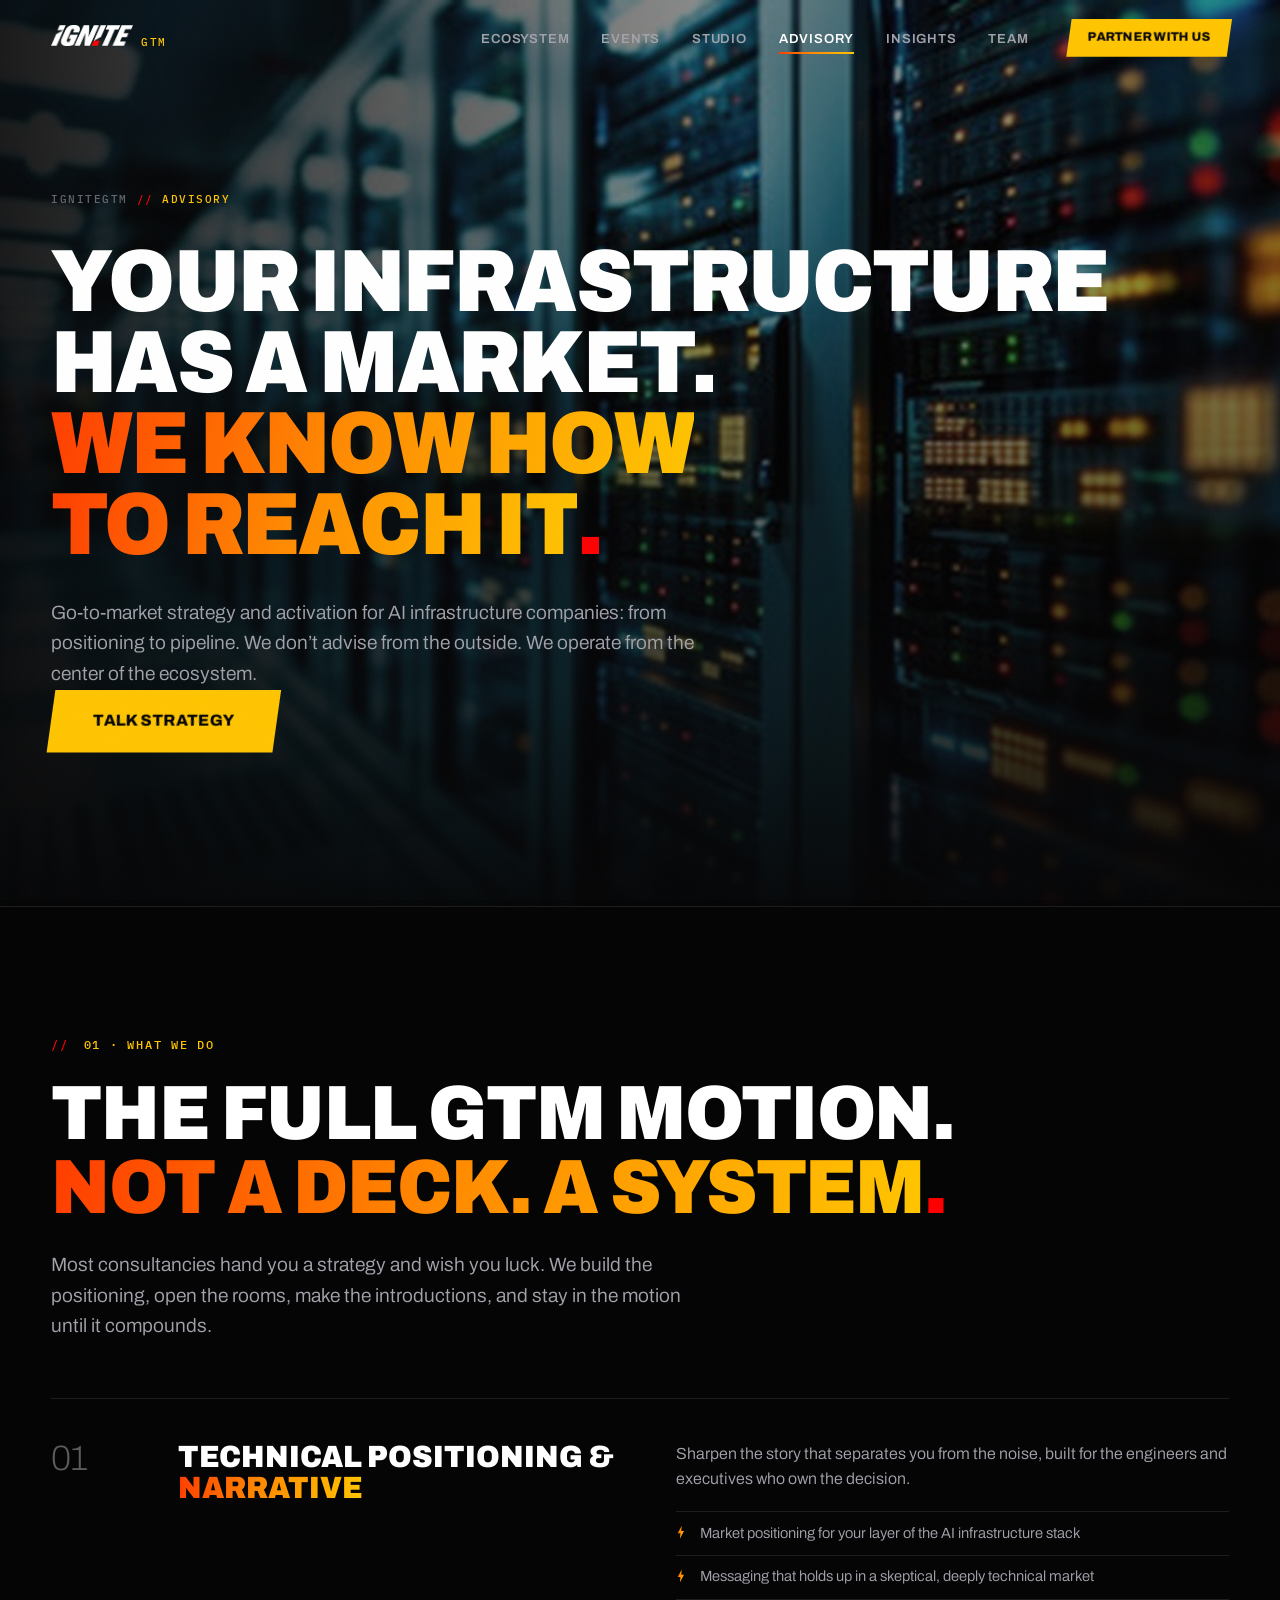
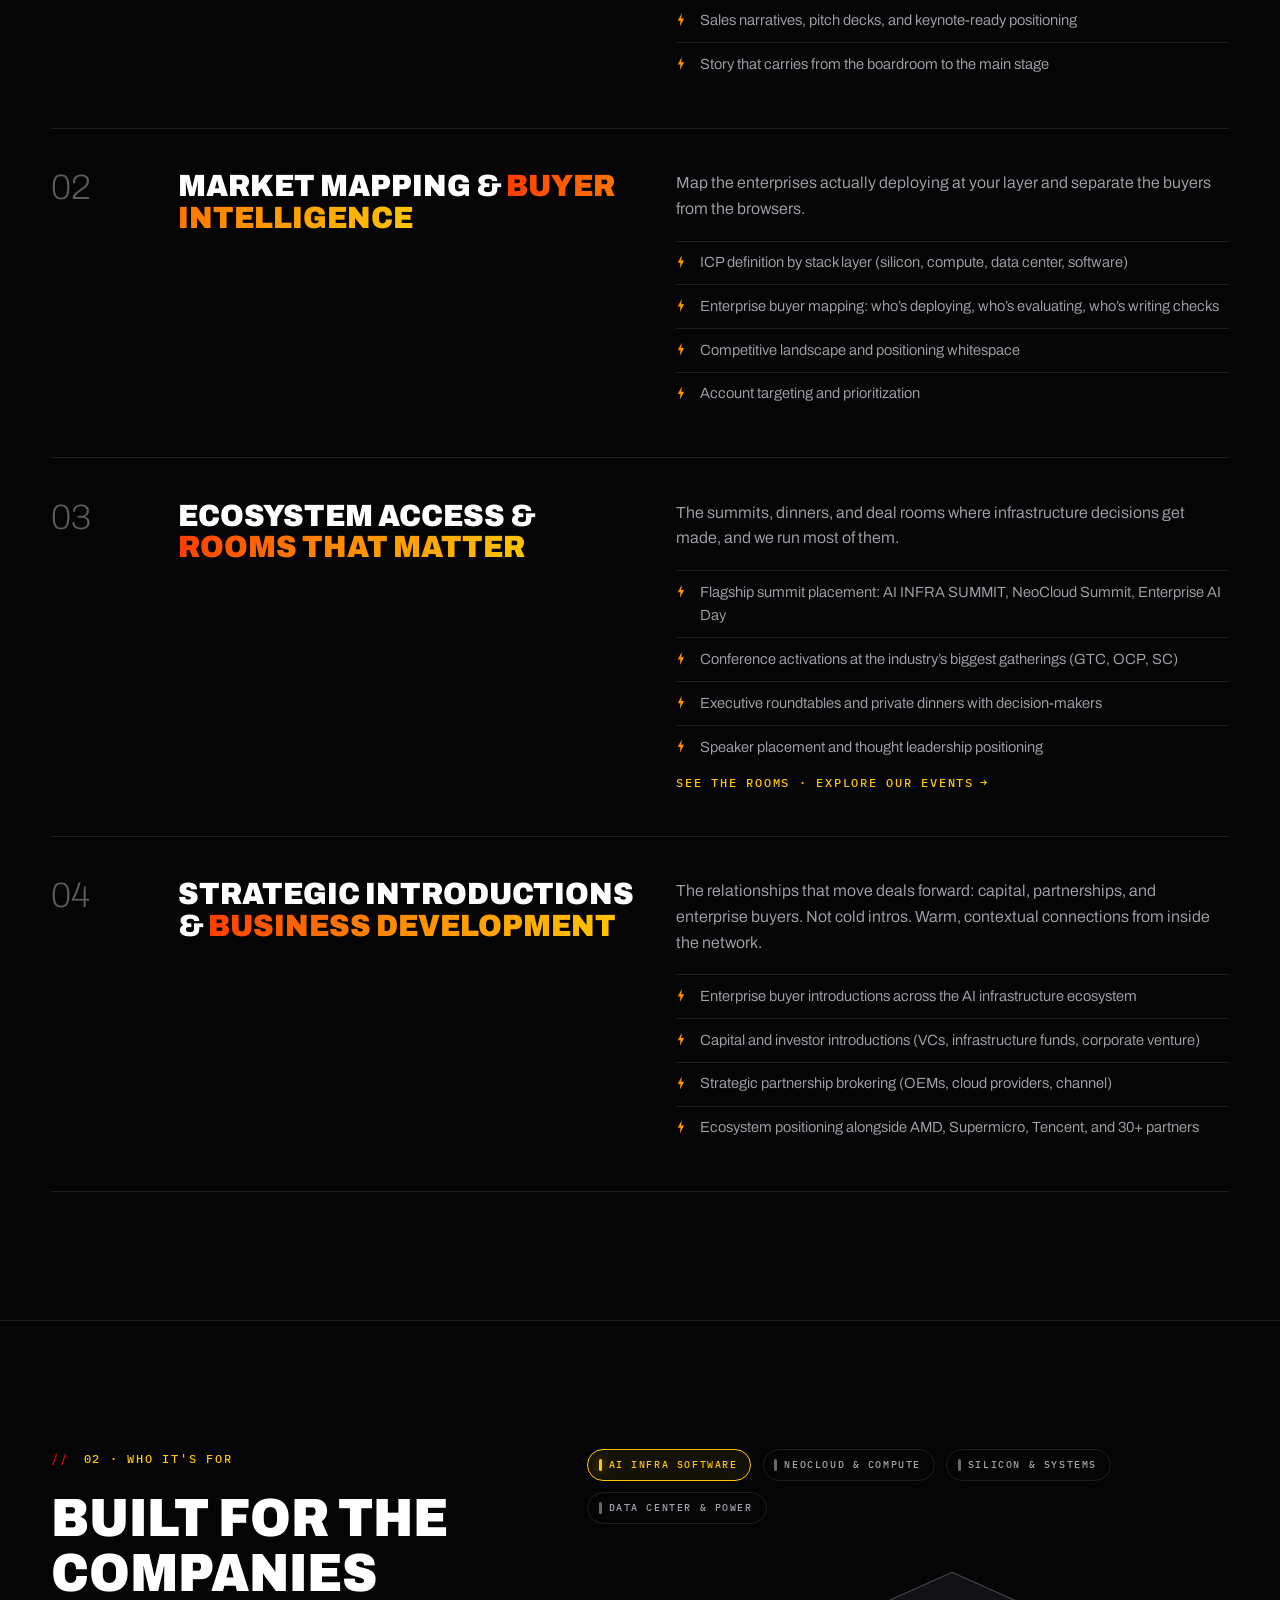
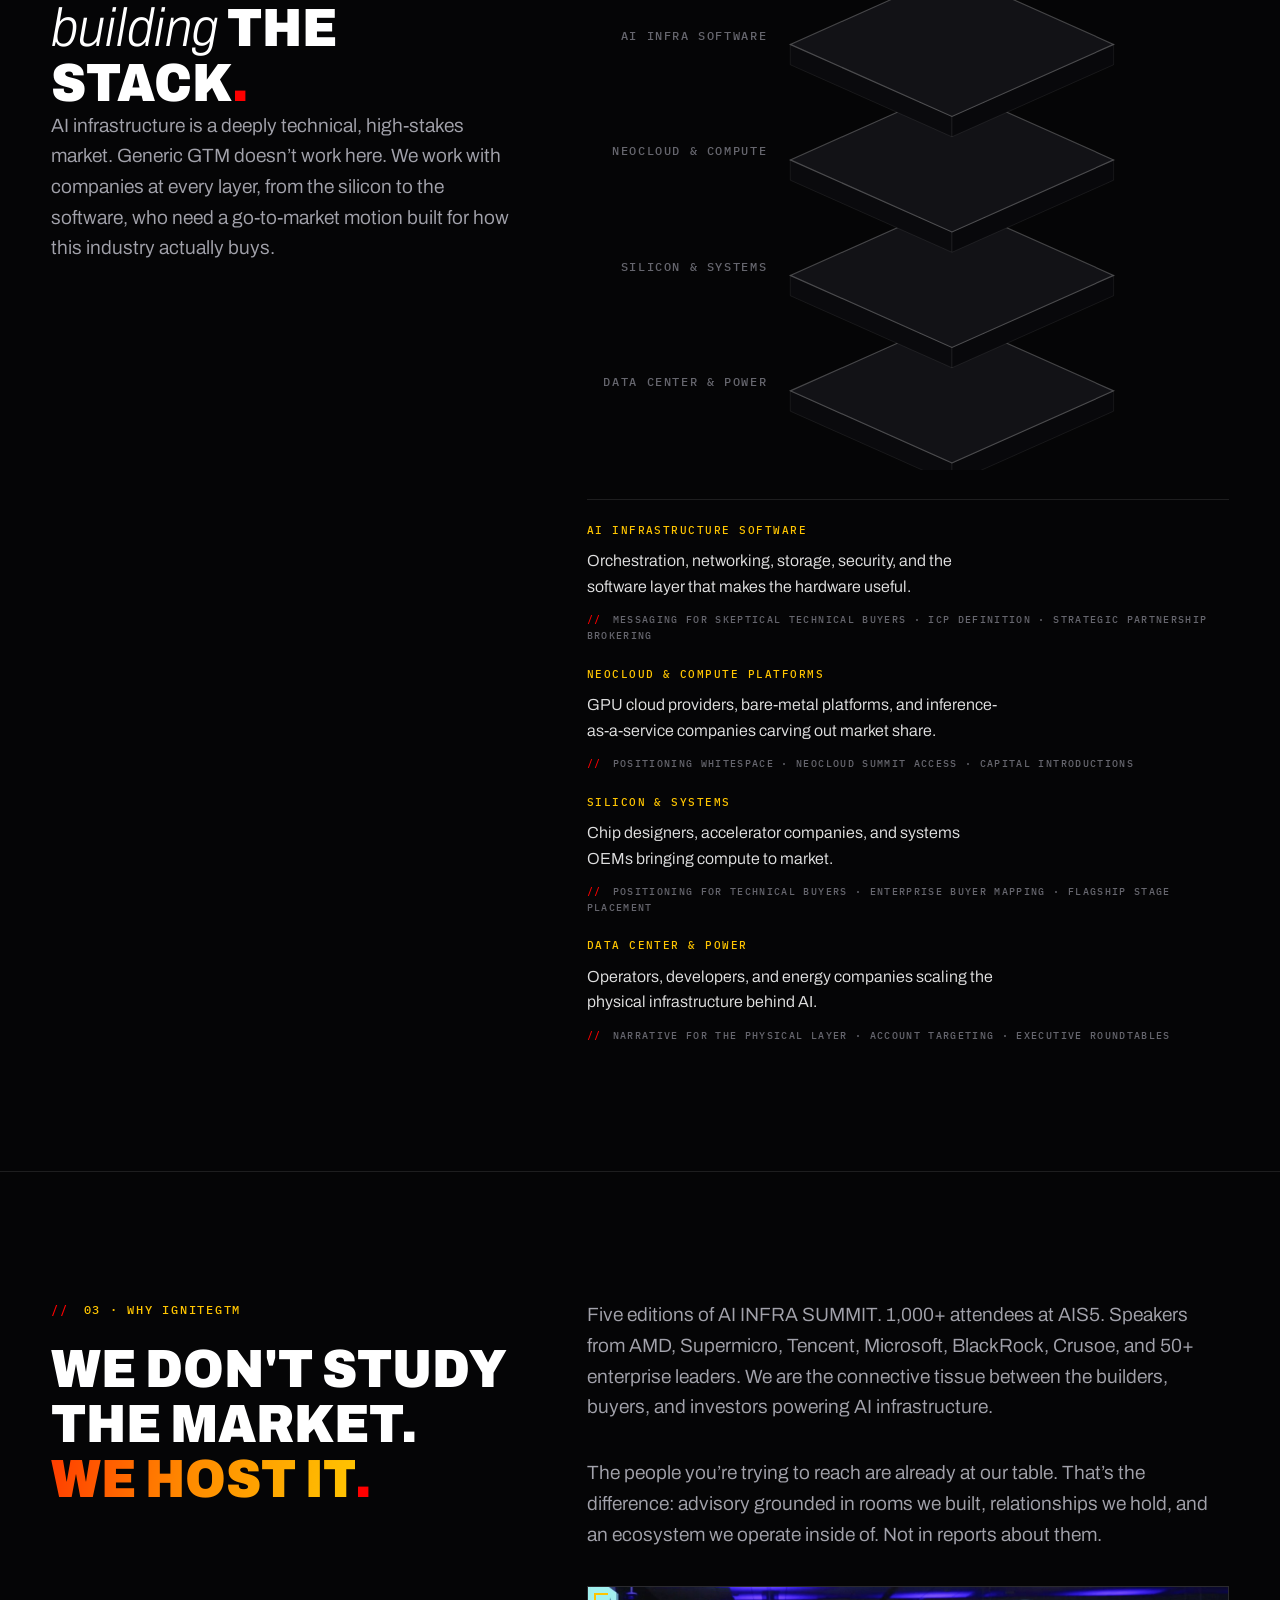
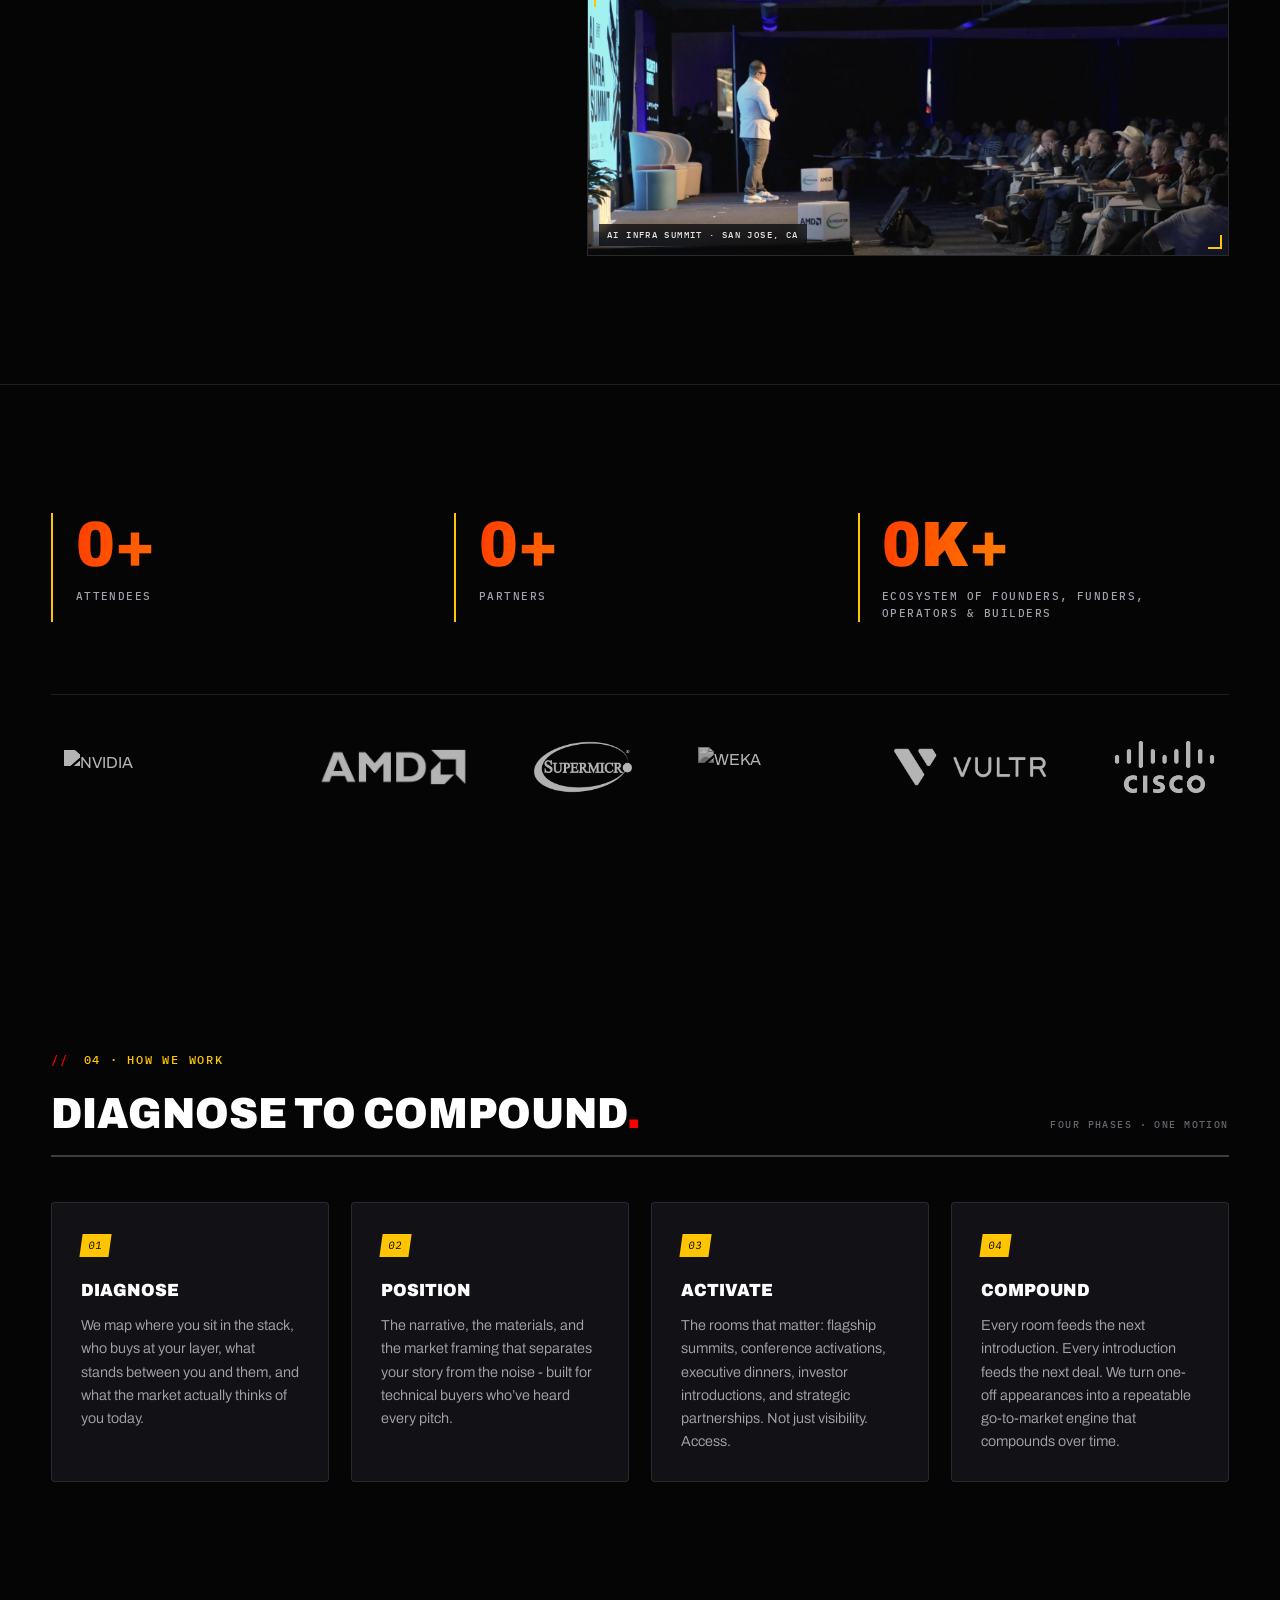
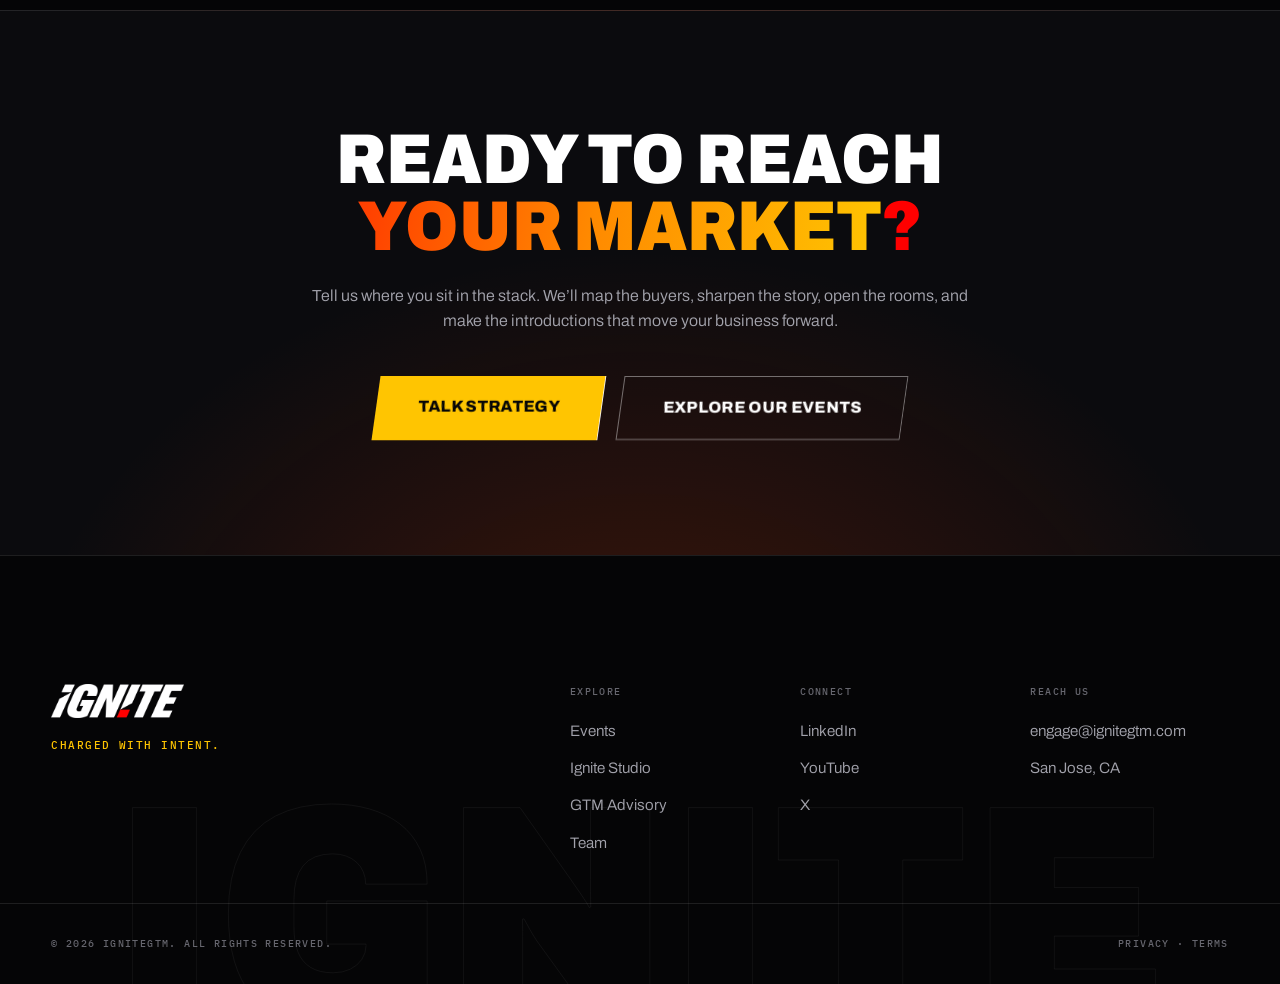
==== commit 2a052421: "fix: update contact email hello@ → engage@ignitegtm.com" ====
--- a/advisory.html
+++ b/advisory.html
@@ -378,13 +378,13 @@
         </div>
         <div class="footer__col">
           <p class="mono footer__col-label">CONNECT</p>
-          <a href="https://www.linkedin.com" target="_blank" rel="noopener">LinkedIn</a>
-          <a href="https://www.youtube.com" target="_blank" rel="noopener">YouTube</a>
-          <a href="https://x.com" target="_blank" rel="noopener">X</a>
+          <a href="https://www.linkedin.com/company/ignitegtm" target="_blank" rel="noopener">LinkedIn</a>
+          <a href="https://www.youtube.com/@IgniteGTM" target="_blank" rel="noopener">YouTube</a>
+          <a href="https://x.com/IgniteGTM" target="_blank" rel="noopener">X</a>
         </div>
         <div class="footer__col">
           <p class="mono footer__col-label">REACH US</p>
-          <a href="mailto:hello@ignitegtm.com">hello@ignitegtm.com</a>
+          <a href="mailto:engage@ignitegtm.com">engage@ignitegtm.com</a>
           <span>San Jose, CA</span>
         </div>
       </div>
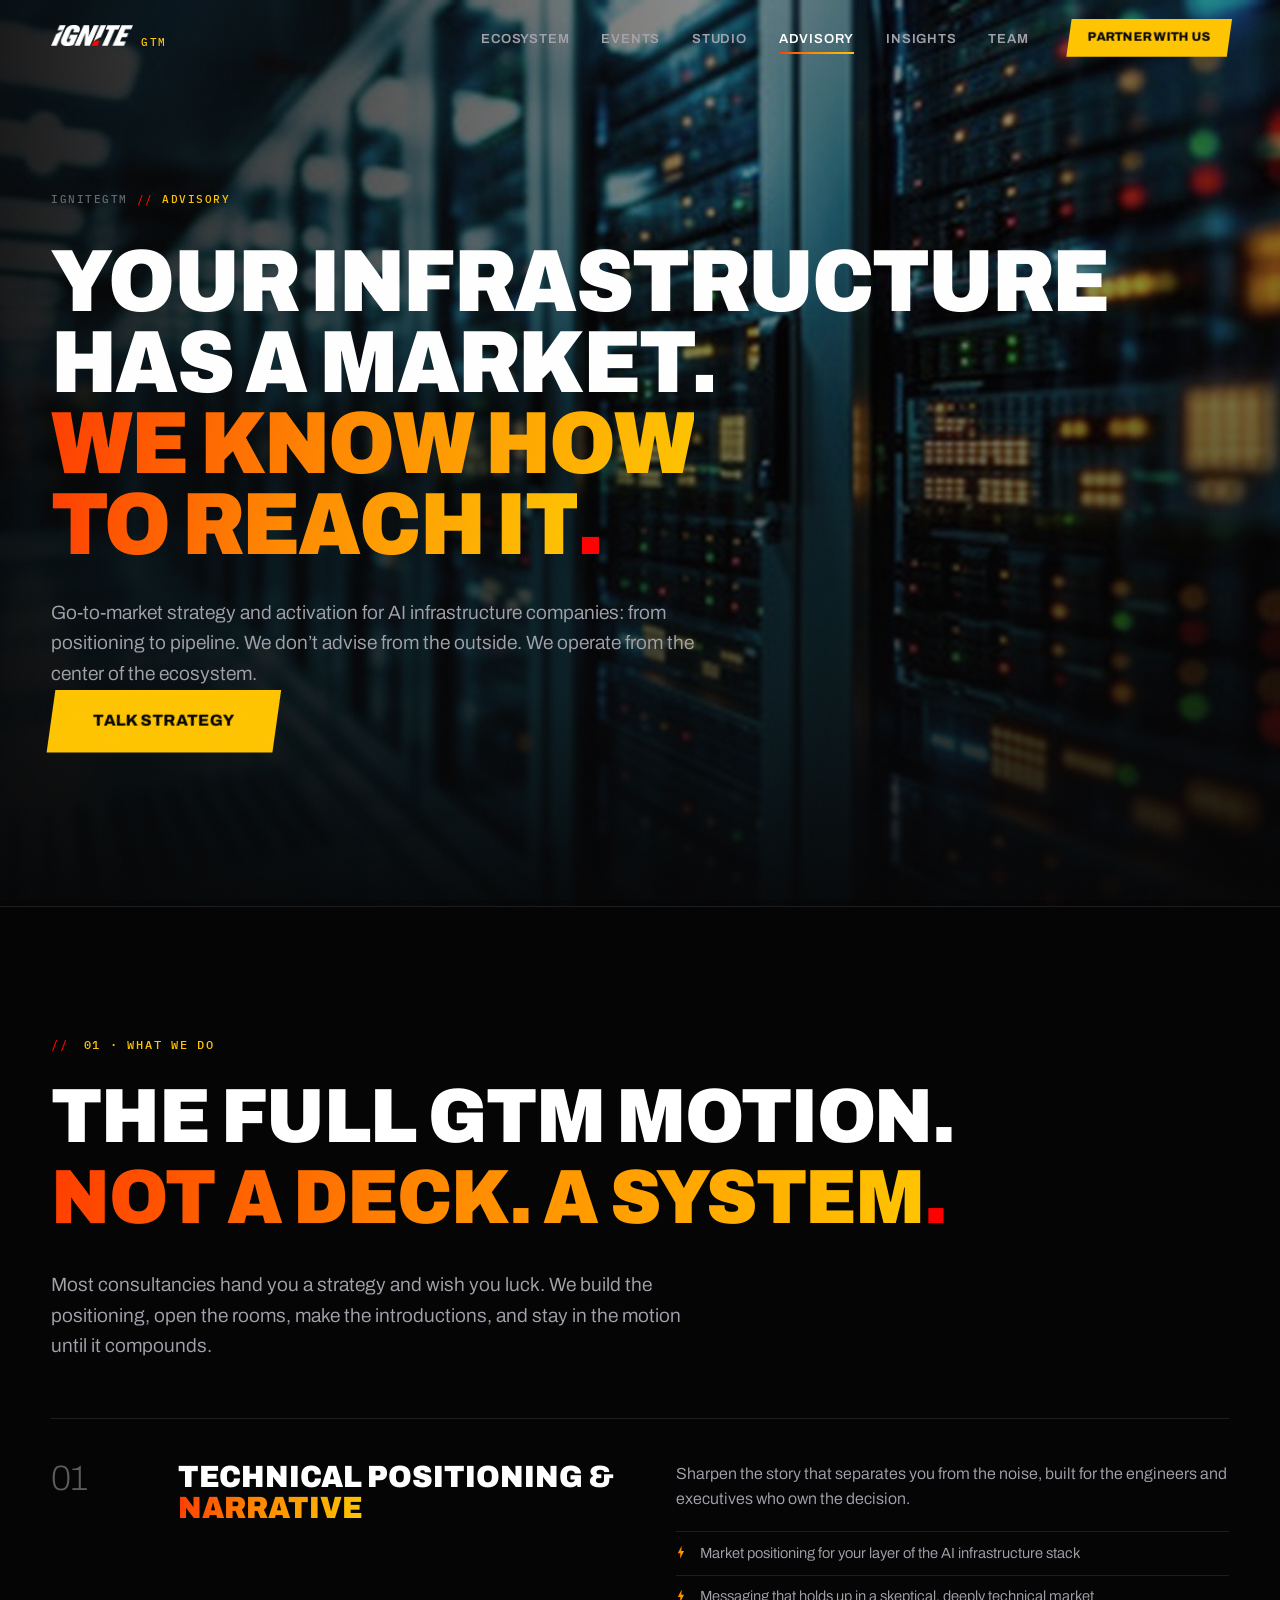
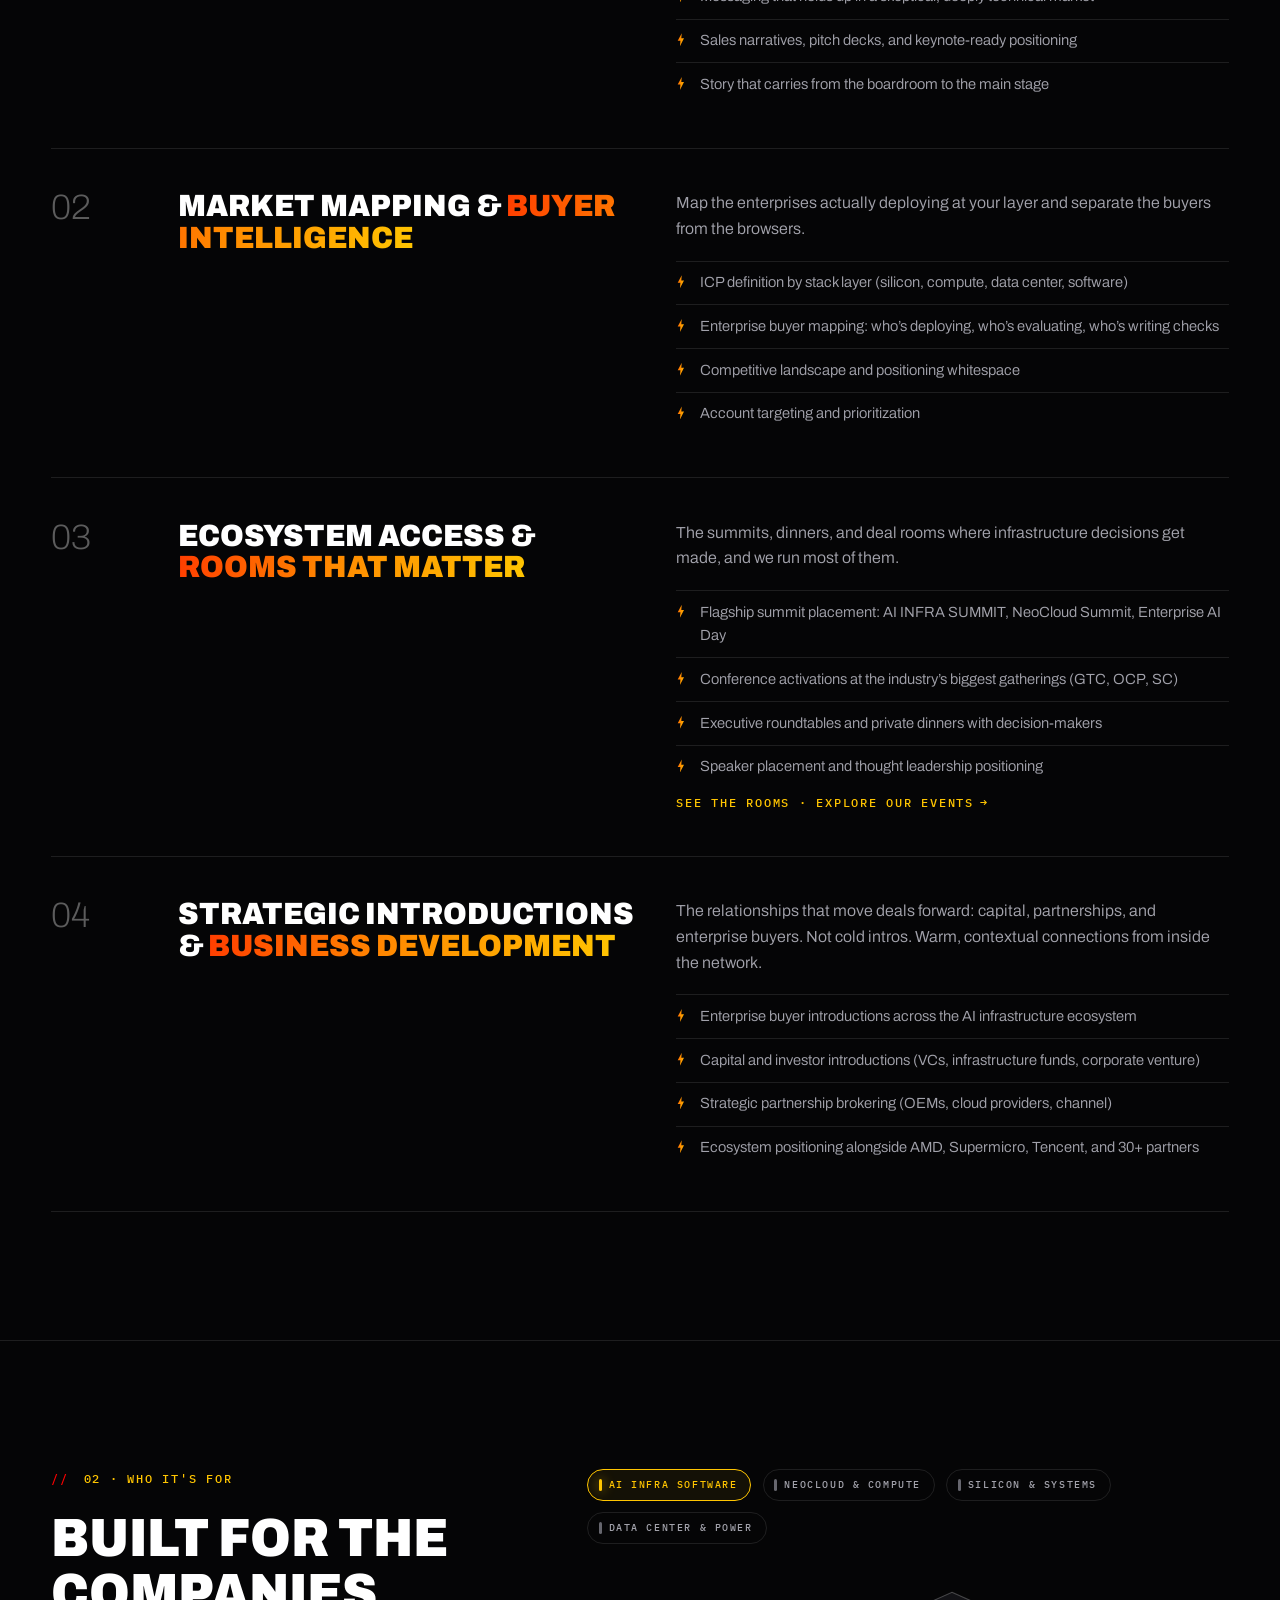
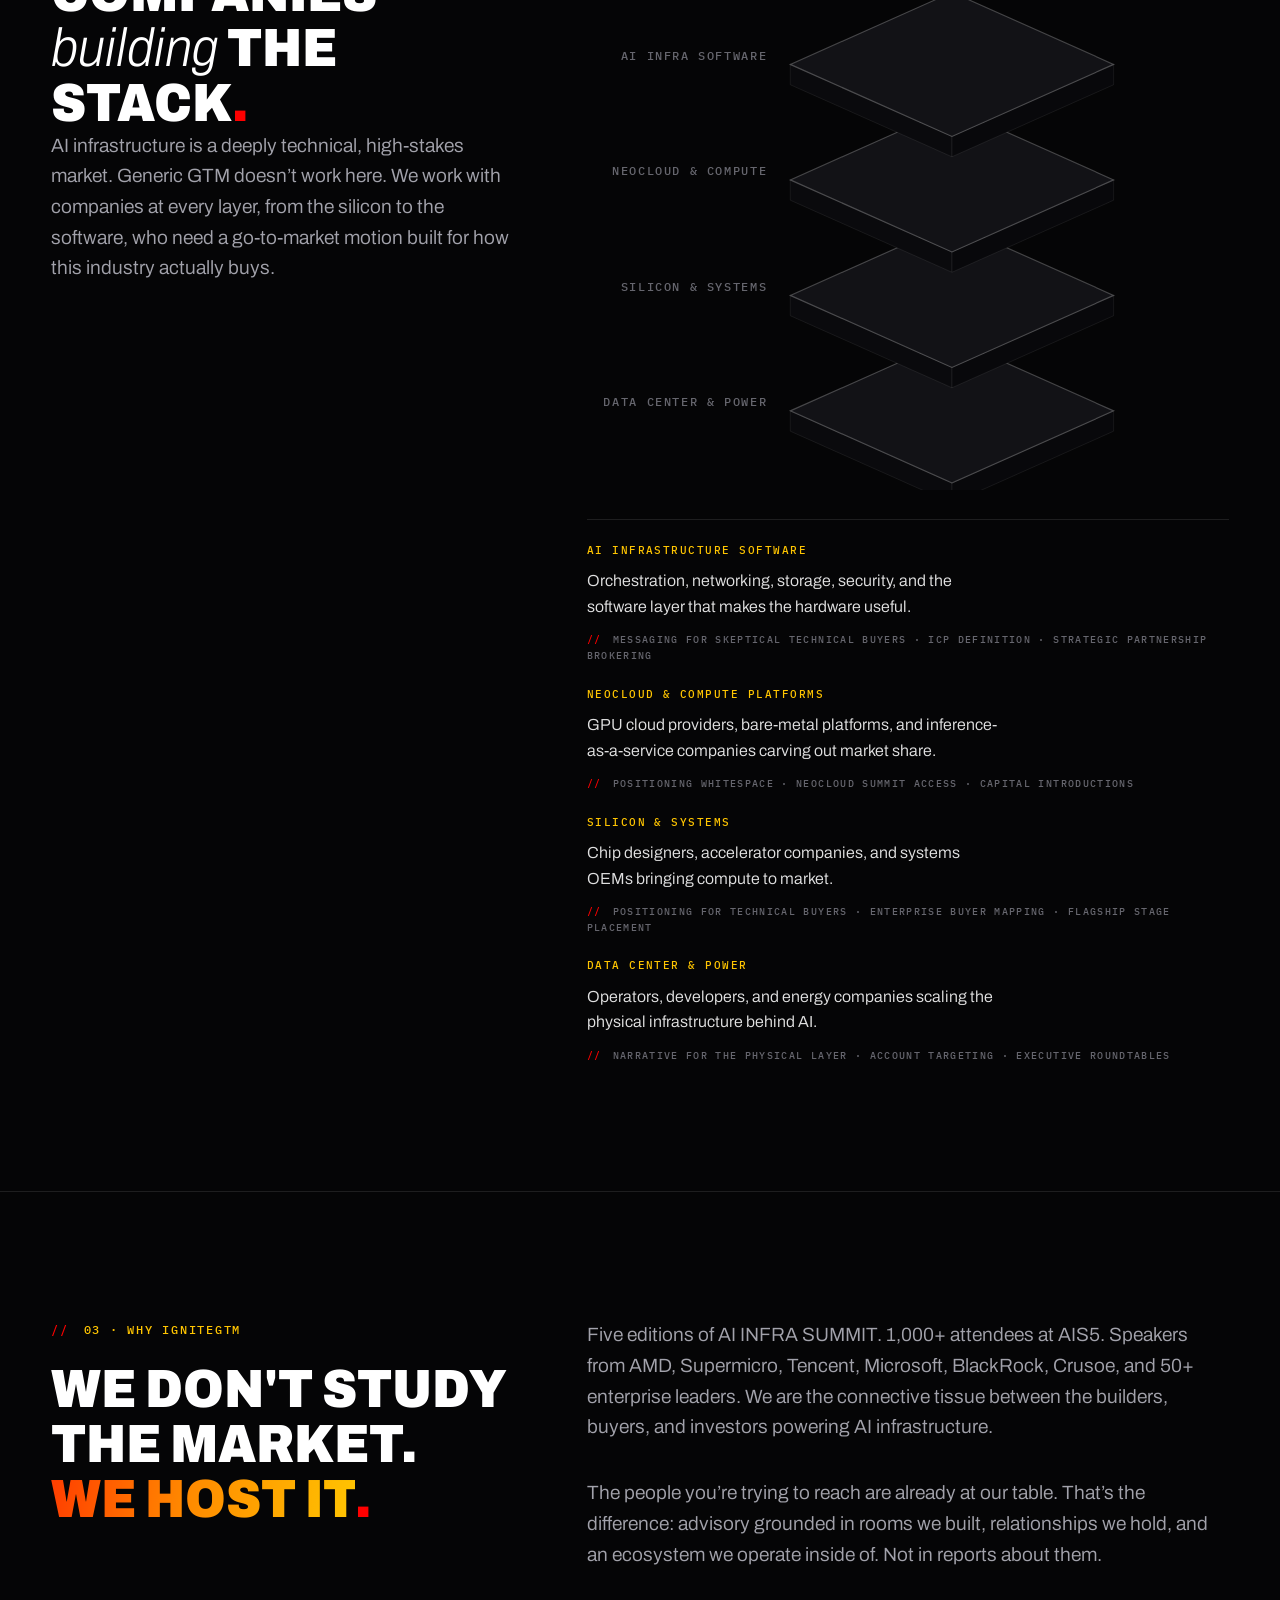
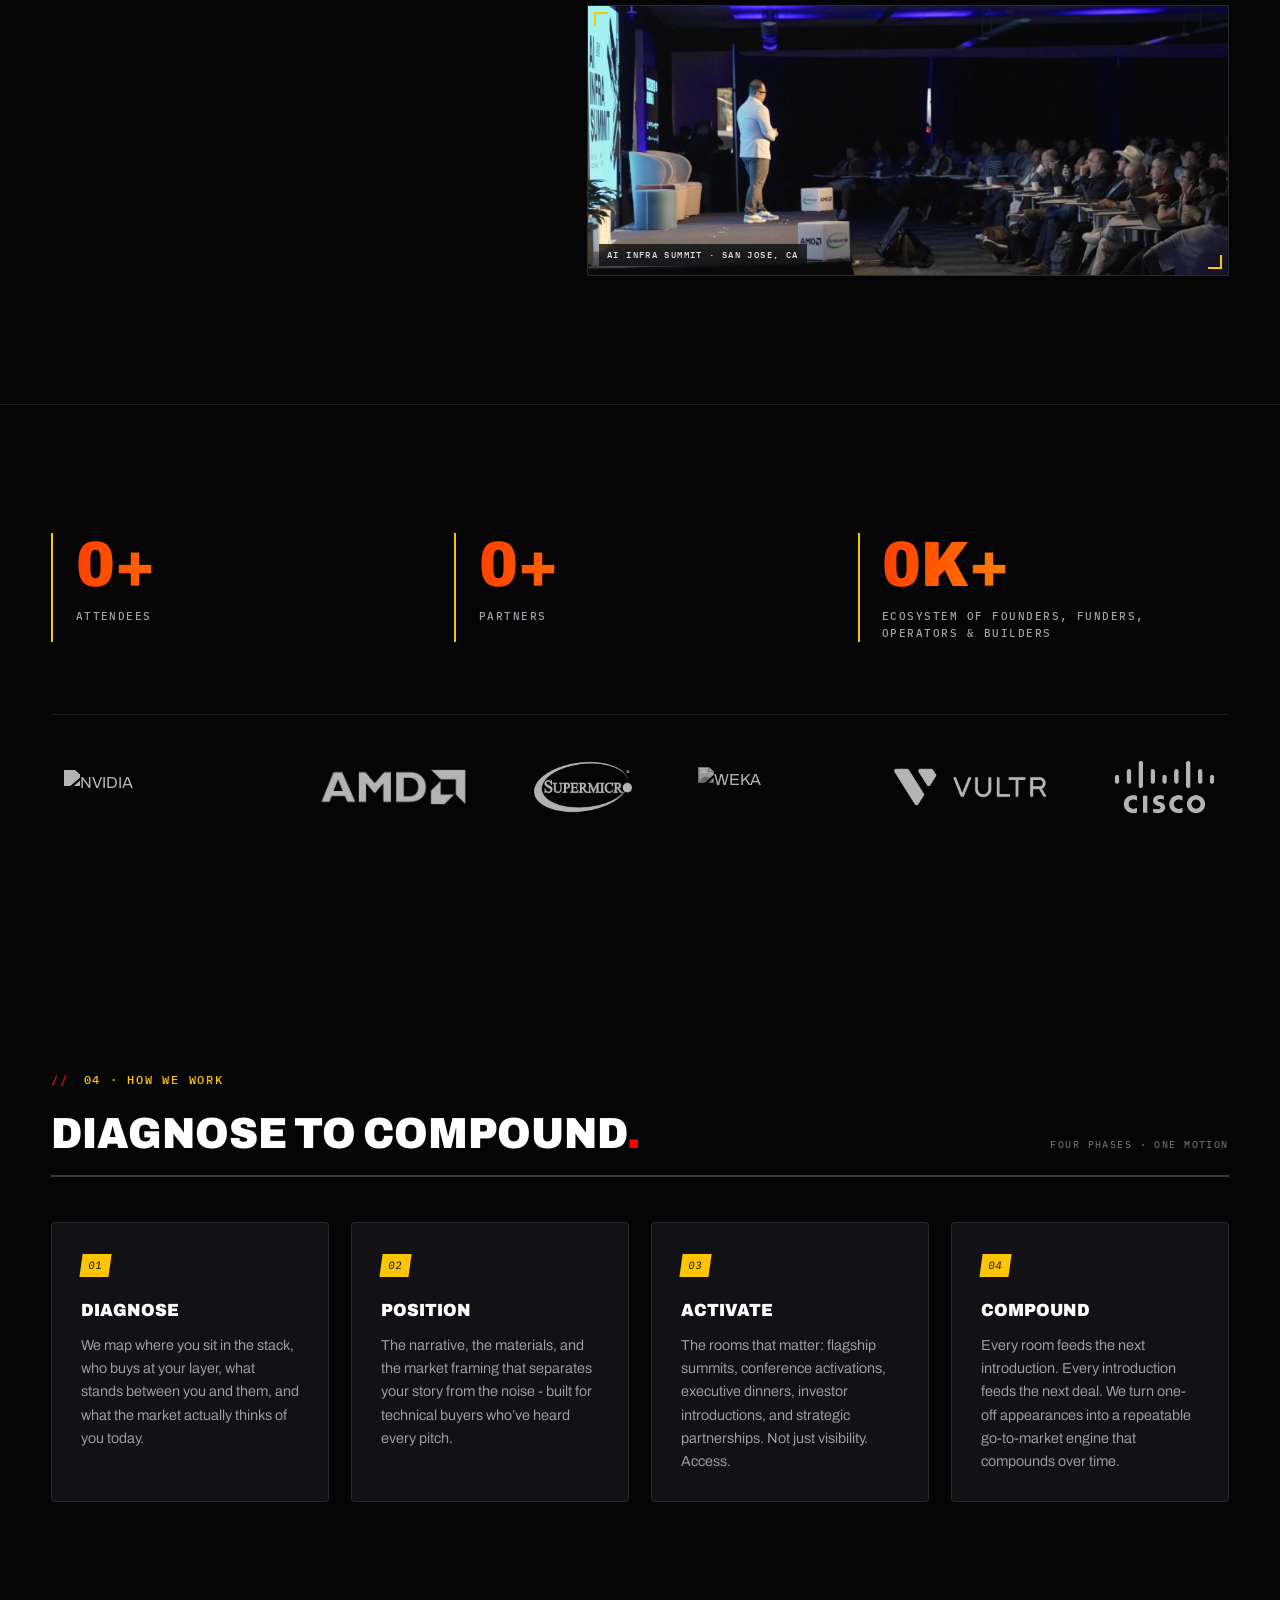
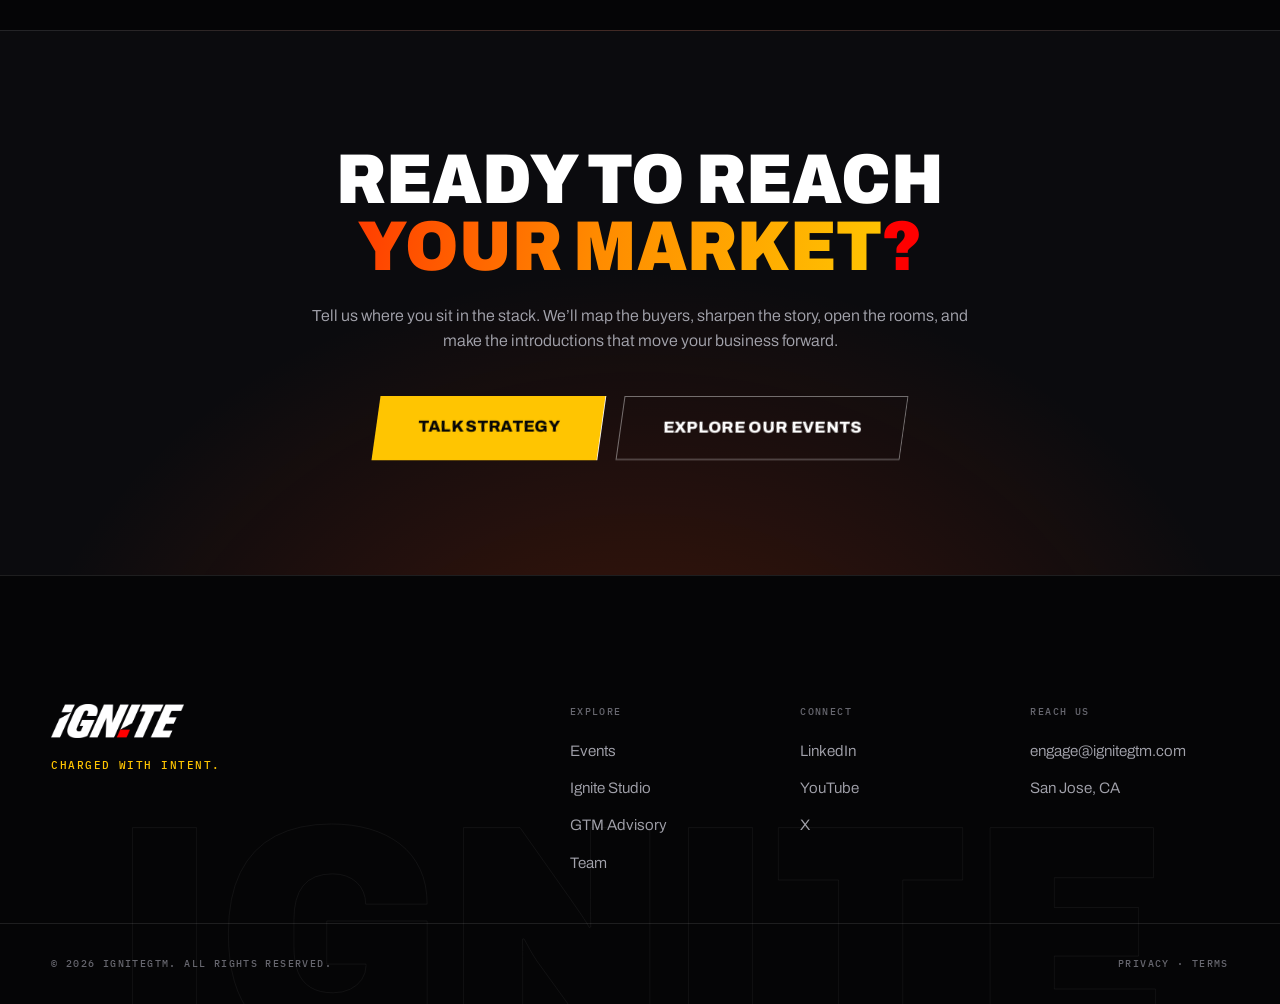
==== commit 5dd10c7e: "Add LinkedIn Insight Tag to global footer Adds LinkedIn partner tag (pid 9927164) before </body> on " ====
--- a/advisory.html
+++ b/advisory.html
@@ -399,5 +399,24 @@
   <script src="js/page.js"></script>
   <!-- ignite-bot chat widget -->
   <script src="https://contact.ignitegtm.com/ignite-chat-widget.js" defer></script>
+  <!-- LinkedIn Insight Tag -->
+  <script type="text/javascript">
+    _linkedin_partner_id = "9927164";
+    window._linkedin_data_partner_ids = window._linkedin_data_partner_ids || [];
+    window._linkedin_data_partner_ids.push(_linkedin_partner_id);
+  </script>
+  <script type="text/javascript">
+    (function(l) {
+      if (!l){window.lintrk = function(a,b){window.lintrk.q.push([a,b])};
+      window.lintrk.q=[]}
+      var s = document.getElementsByTagName("script")[0];
+      var b = document.createElement("script");
+      b.type = "text/javascript";b.async = true;
+      b.src = "https://snap.licdn.com/li.lms-analytics/insight.min.js";
+      s.parentNode.insertBefore(b, s);})(window.lintrk);
+  </script>
+  <noscript>
+    <img height="1" width="1" style="display:none;" alt="" src="https://px.ads.linkedin.com/collect/?pid=9927164&amp;fmt=gif" />
+  </noscript>
 </body>
 </html>
--- a/css/style.css
+++ b/css/style.css
@@ -85,7 +85,10 @@
   font-weight: 900;
   font-stretch: 92%;
   font-size: clamp(2.6rem, 6vw, 5.2rem);
-  line-height: 0.96;
+  /* line-height must clear the full glyph box (incl. italic/heavy descenders)
+     to prevent baseline clipping; small padding-bottom buffers italic overhang */
+  line-height: 1.05;
+  padding-bottom: 0.08em;
   letter-spacing: -0.015em;
   text-transform: uppercase;
 }
@@ -155,17 +158,20 @@
 .btn > span { display: inline-block; transform: skewX(8deg); position: relative; z-index: 2; }
 
 .btn--solid { background: var(--yellow); color: var(--black); }
-.btn--solid::before {
+/* hover-fill layers are scoped to .btn: on a bare .btn--* element (no .btn,
+   so position:static) inset:0 resolves to the page and paints a viewport-
+   sized overlay — the events-h2-2026 white-box bug */
+.btn.btn--solid::before {
   content: "";
   position: absolute; inset: 0; z-index: 1;
   background: var(--grad-bolt);
   transform: translateX(-101%);
   transition: transform 0.35s cubic-bezier(0.65, 0, 0.35, 1);
 }
-.btn--solid:hover::before { transform: translateX(0); }
+.btn.btn--solid:hover::before { transform: translateX(0); }
 
 .btn--ghost { border: 1.5px solid rgba(255, 255, 255, 0.4); color: var(--white); }
-.btn--ghost::before {
+.btn.btn--ghost::before {
   content: "";
   position: absolute; inset: 0; z-index: 1;
   background: var(--white);
@@ -757,6 +763,7 @@
 /* ───────────────────────── proof ───────────────────────── */
 
 .proof { border-top: 1px solid var(--line); }
+.proof__title { text-align: center; margin: 0 0 2rem; font-family: var(--font-display, 'Fraunces', serif); font-size: clamp(1.6rem, 2.4vw, 2.3rem); font-weight: 900; font-stretch: 92%; text-transform: uppercase; line-height: 1.05; color: #fff; }
 .proof__stats {
   display: grid;
   grid-template-columns: repeat(4, 1fr);
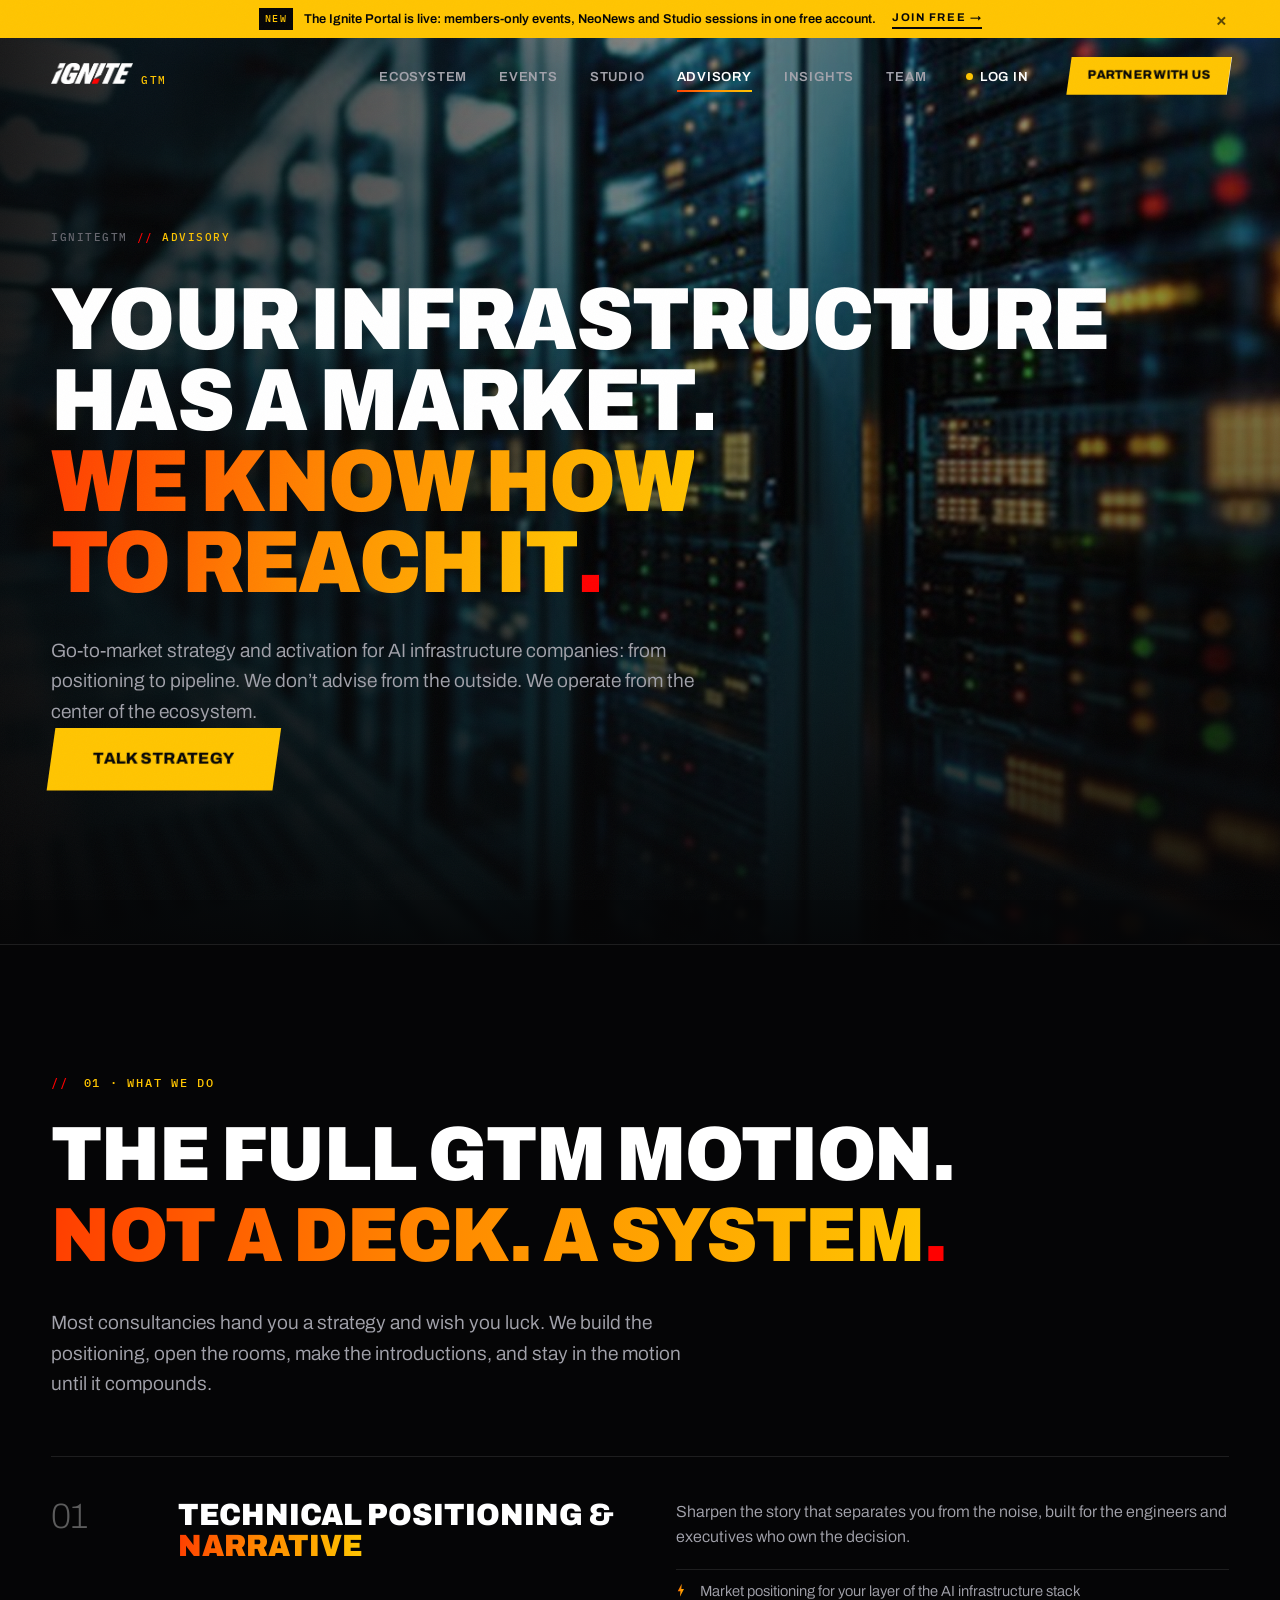
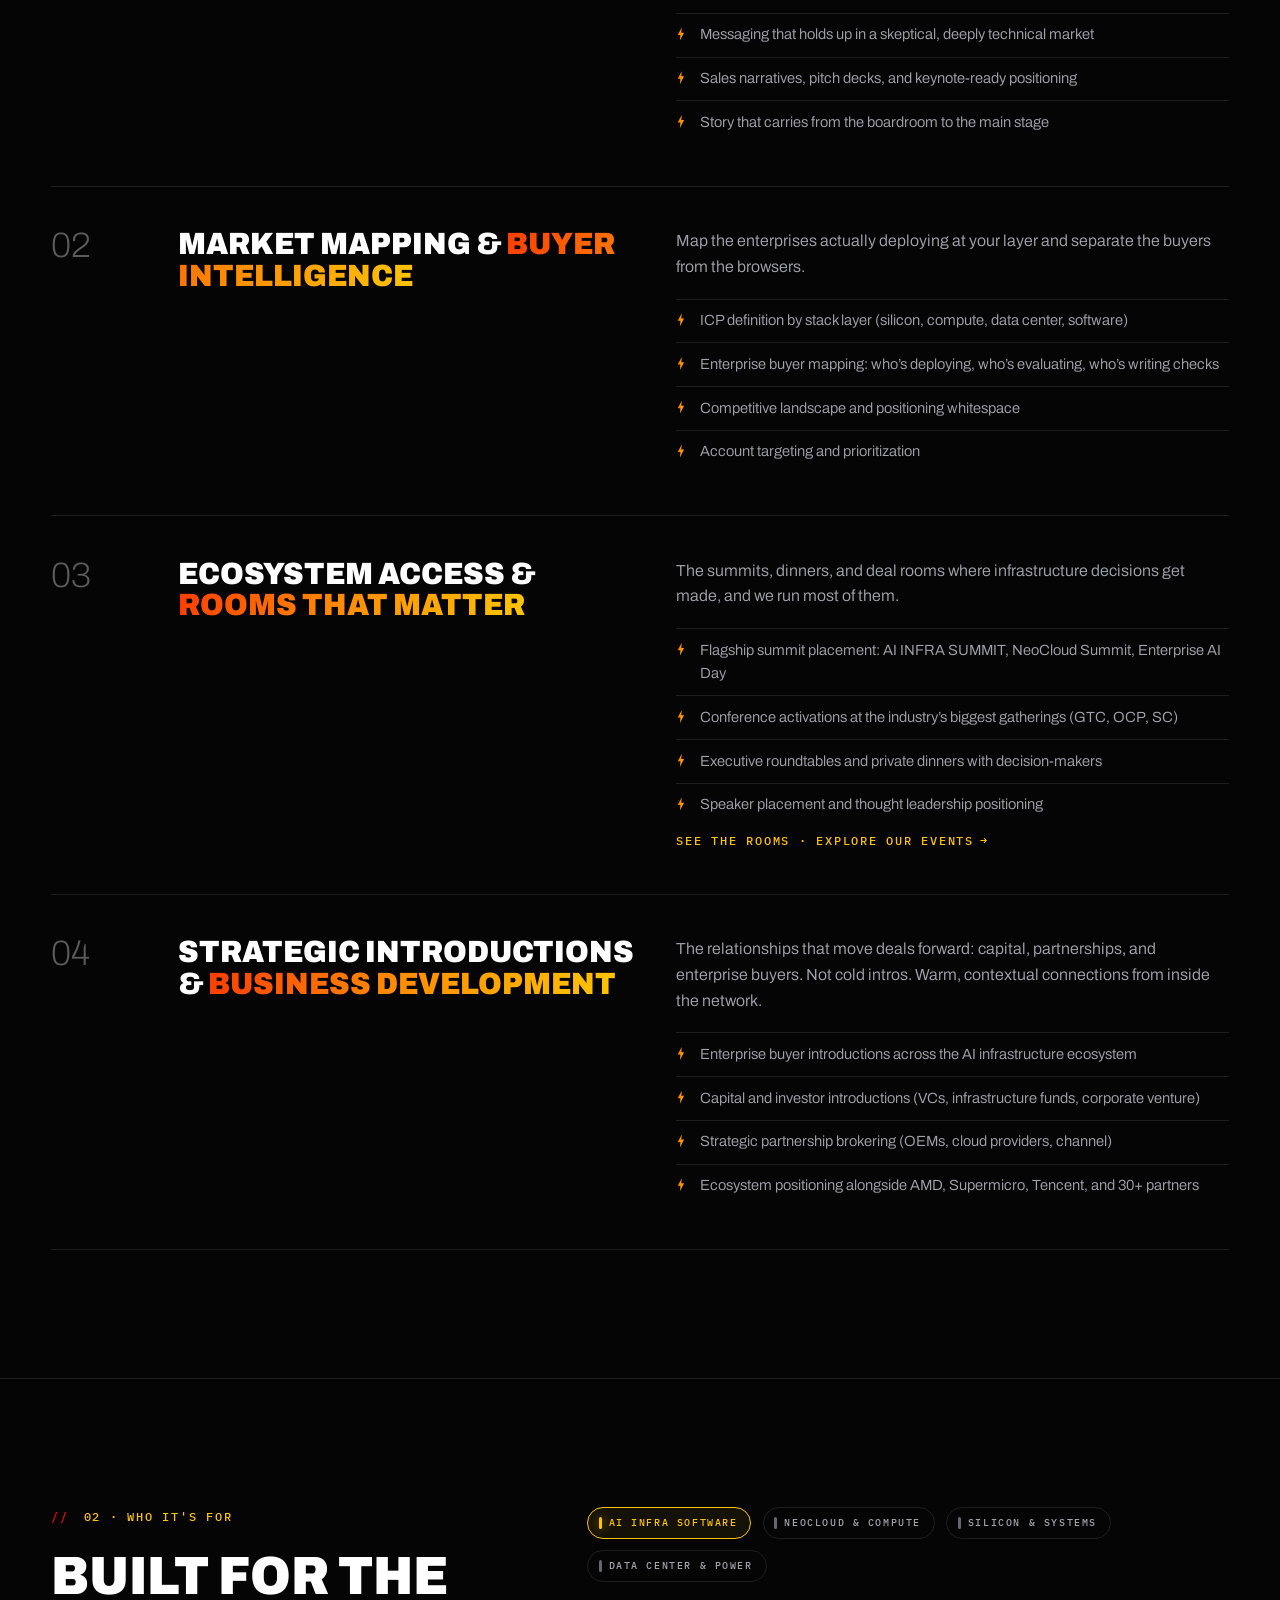
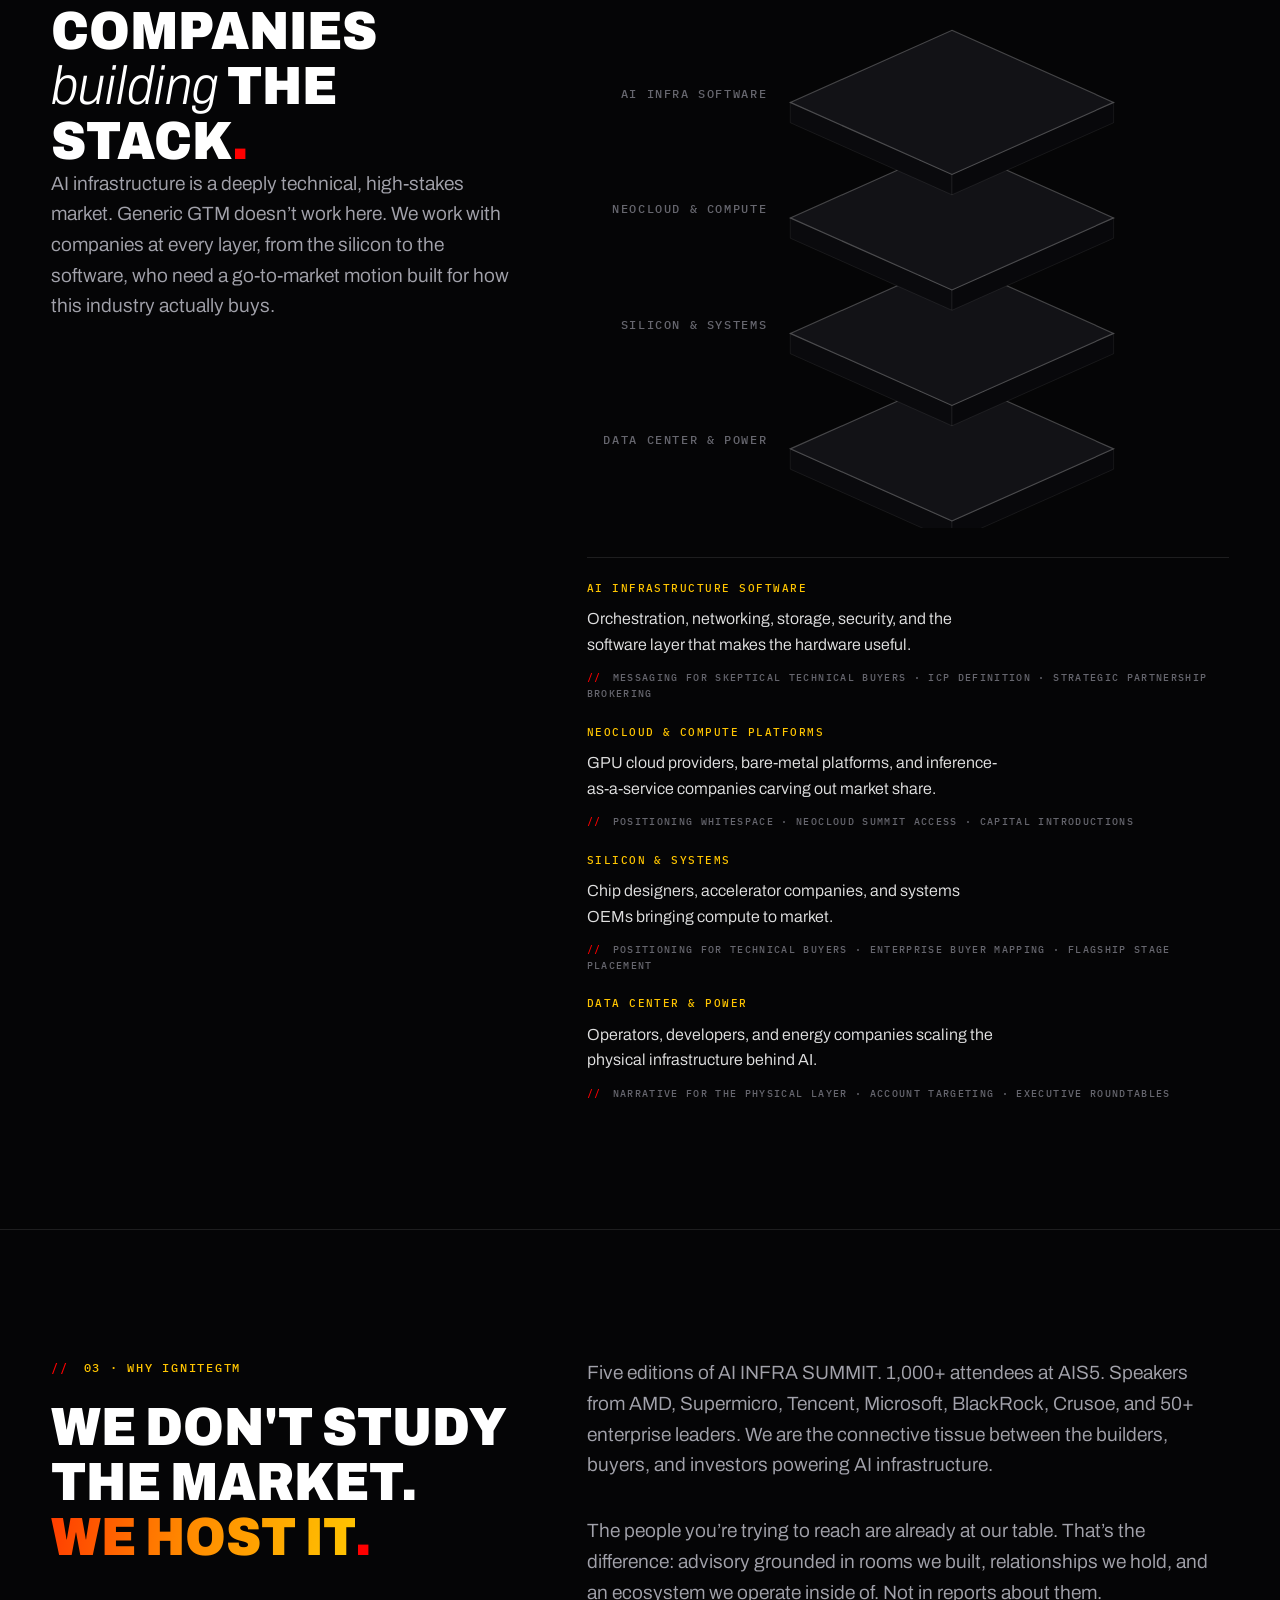
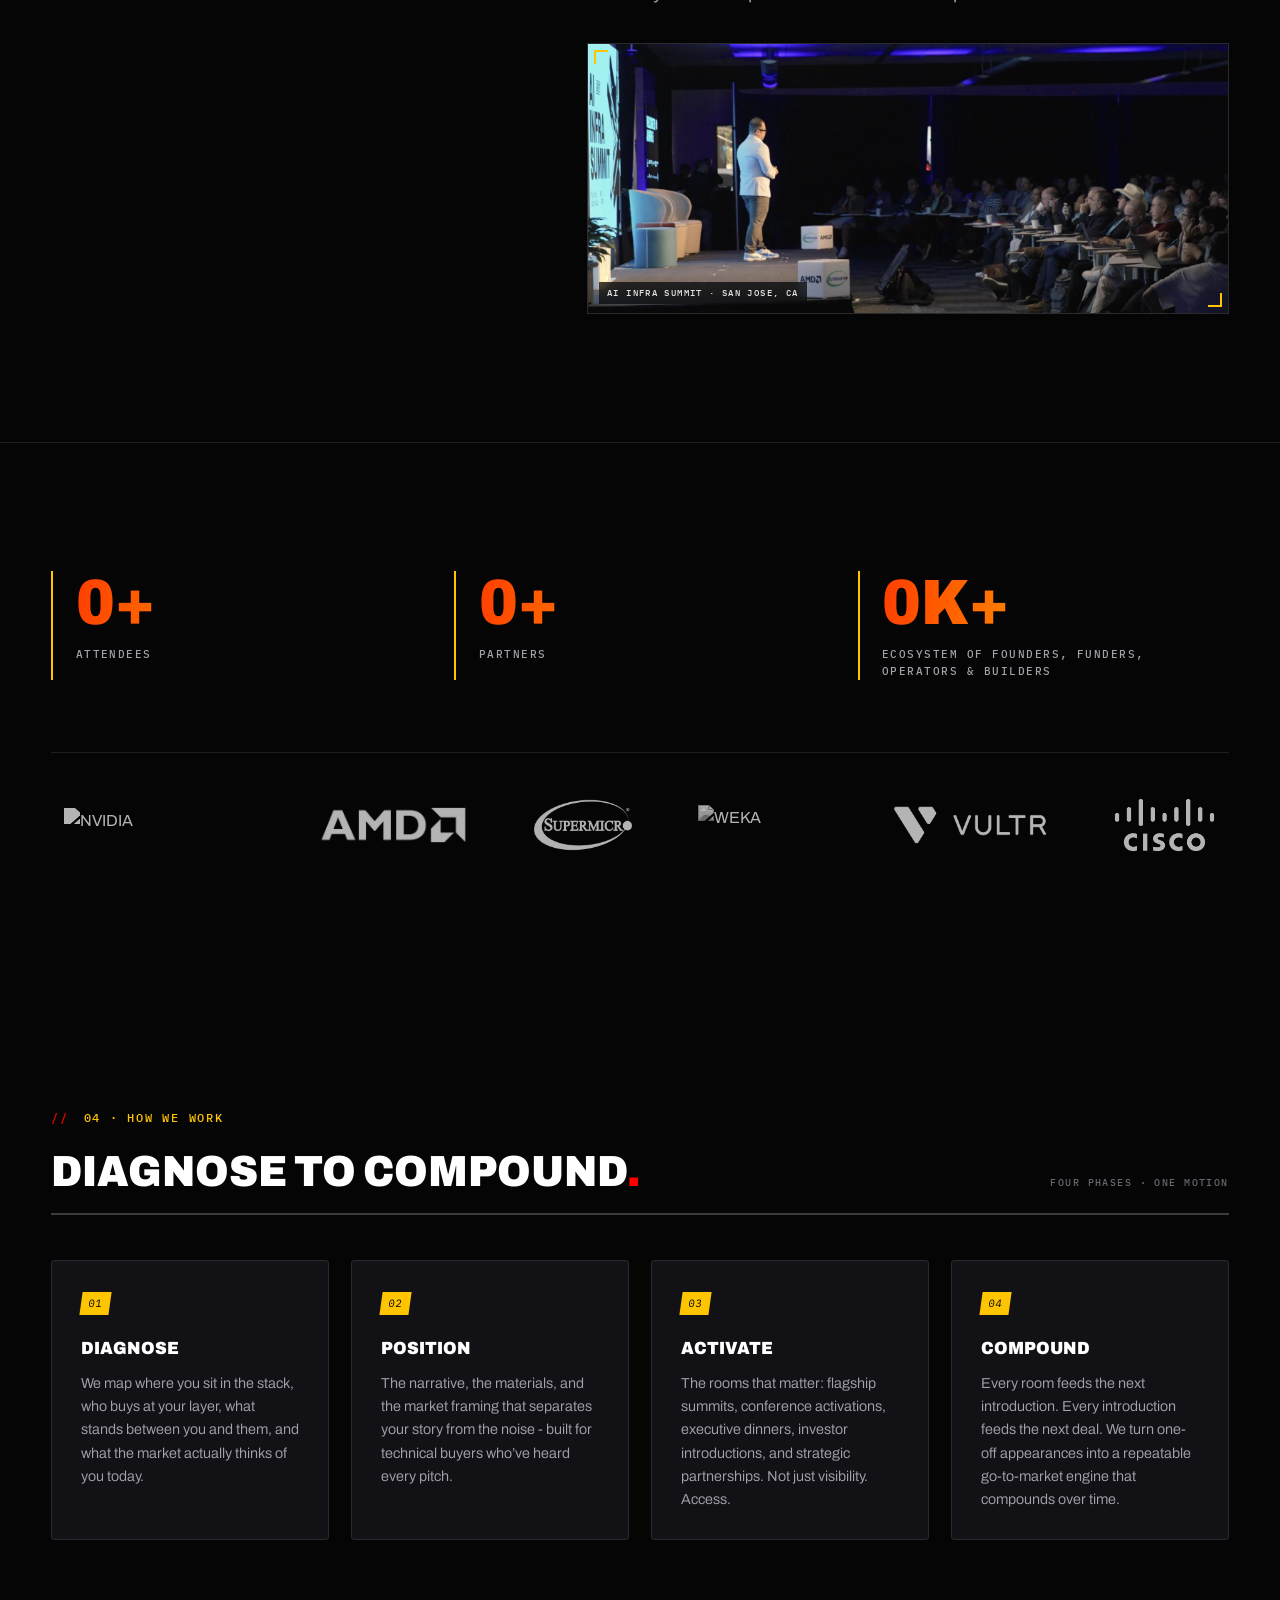
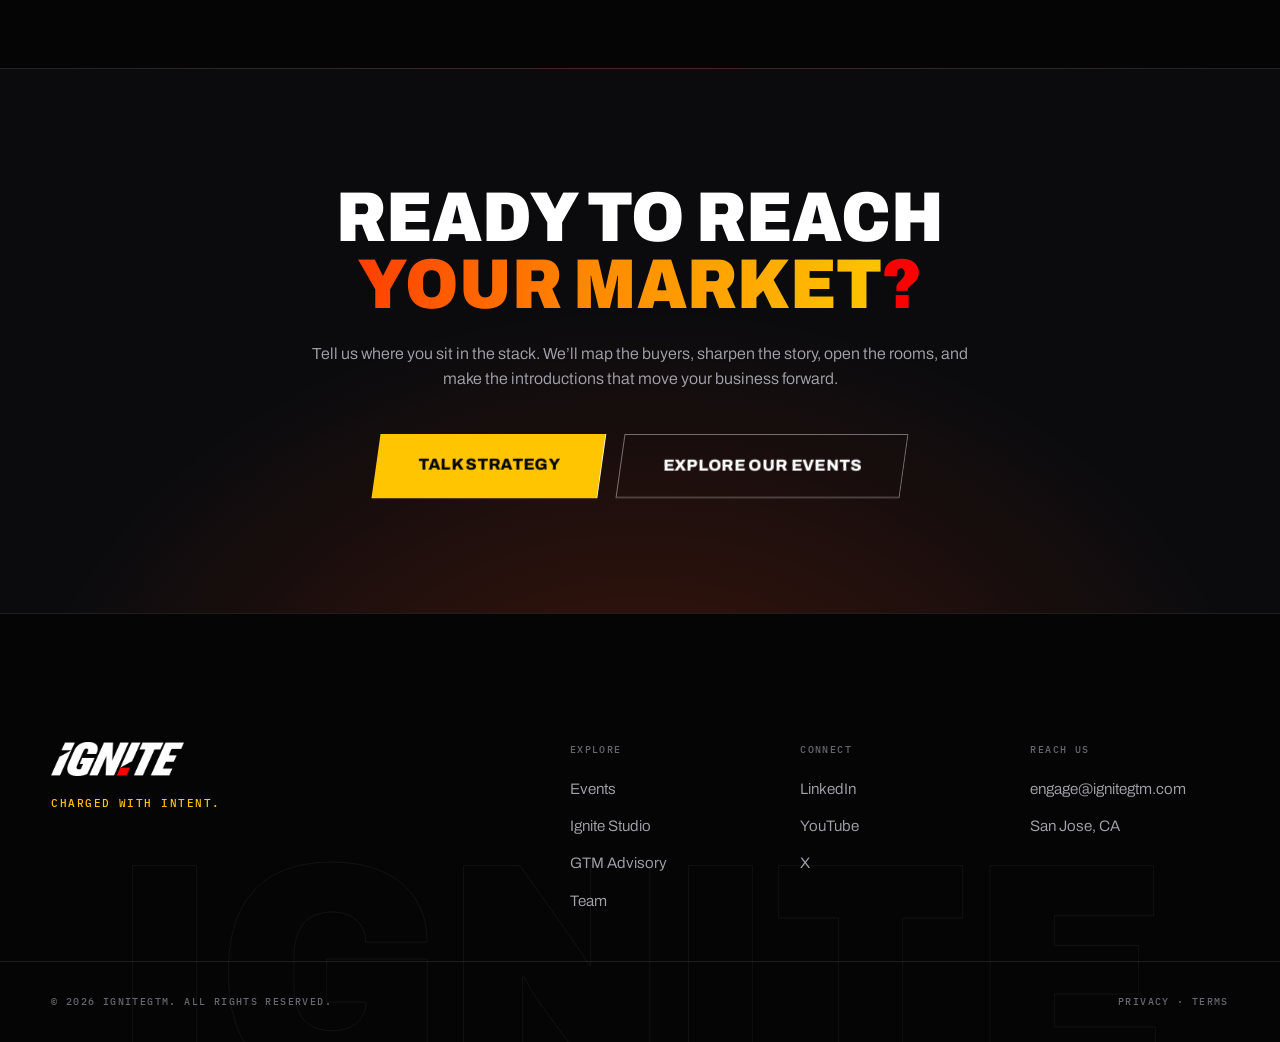
==== commit 10283e05: "Header: sticky Ignite Portal banner and a Log in link - A yellow banner on top of the fixed header (" ====
--- a/advisory.html
+++ b/advisory.html
@@ -24,6 +24,8 @@
   <link rel="preconnect" href="https://fonts.gstatic.com" crossorigin />
   <link href="https://fonts.googleapis.com/css2?family=Archivo:ital,wdth,wght@0,72..125,100..900;1,72..125,100..900&family=IBM+Plex+Mono:wght@400;500;600&display=swap" rel="stylesheet" />
   <link rel="stylesheet" href="css/style.css" />
+  <!-- Portal banner: keep it hidden for 14 days after a dismiss, before first paint -->
+  <script>try{var d=+localStorage.getItem('ignite:portalBannerDismissed');if(d&&Date.now()-d<12096e5)document.documentElement.classList.add('no-portal-banner')}catch(e){}</script>
   <link rel="stylesheet" href="css/pages.css" />
   <script type="application/ld+json">
   {
@@ -47,6 +49,15 @@
   <div class="cursor" id="cursor" aria-hidden="true"></div>
   <div class="cursor-ring" id="cursorRing" aria-hidden="true"></div>
   <header class="nav" id="nav">
+    <div class="nav__banner" id="portalBanner">
+      <p class="nav__banner-text">
+        <span class="nav__banner-tag mono">New</span>
+        <span class="nav__banner-long">The Ignite Portal is live: members-only events, NeoNews and Studio sessions in one free account.</span>
+        <span class="nav__banner-short">The Ignite Portal is live.</span>
+      </p>
+      <a class="nav__banner-cta" href="https://portal.ignitegtm.com/login?utm_source=ignitegtm.com&amp;utm_medium=banner&amp;utm_campaign=portal">Join free &rarr;</a>
+      <button class="nav__banner-close" id="portalBannerClose" type="button" aria-label="Dismiss the portal banner">&times;</button>
+    </div>
     <div class="nav__inner">
       <a href="index.html" class="nav__logo" aria-label="IgniteGTM home">
         <img src="assets/ignite-logo.png" alt="IGN!TE" />
@@ -60,6 +71,7 @@
         <a href="index.html#insights">Insights</a>
         <a href="team.html">Team</a>
       </nav>
+      <a href="https://portal.ignitegtm.com/login?utm_source=ignitegtm.com&amp;utm_medium=nav&amp;utm_campaign=portal" class="nav__login">Log in</a>
       <a href="https://contact.ignitegtm.com/" class="btn btn--solid btn--nav"><span>Partner With Us</span></a>
       <button class="nav__burger" id="navBurger" aria-label="Open menu" aria-expanded="false"><span></span><span></span></button>
     </div>
@@ -72,6 +84,7 @@
       <a href="advisory.html">Advisory</a>
       <a href="index.html#insights">Insights</a>
       <a href="team.html">Team</a>
+      <a href="https://portal.ignitegtm.com/login?utm_source=ignitegtm.com&amp;utm_medium=mobile_menu&amp;utm_campaign=portal">Portal log in</a>
       <a href="https://contact.ignitegtm.com/" class="mobile-menu__cta">Partner With Us</a>
     </nav>
   </div>
--- a/css/style.css
+++ b/css/style.css
@@ -21,7 +21,10 @@
   --font-mono: "IBM Plex Mono", ui-monospace, monospace;
   --pad: clamp(1.25rem, 4vw, 4rem);
   --nav-h: 76px;
-}
+  --banner-h: 38px;  /* the portal banner on top of the nav; 0 once dismissed */
+  --header-h: calc(var(--nav-h) + var(--banner-h));
+}
+html.no-portal-banner { --banner-h: 0px; }
 
 *, *::before, *::after { box-sizing: border-box; margin: 0; padding: 0; }
 
@@ -76,7 +79,7 @@
 :focus-visible { outline: 2px solid var(--yellow); outline-offset: 3px; }
 
 /* every anchor target clears the fixed nav */
-main [id], section[id] { scroll-margin-top: calc(var(--nav-h) + 8px); }
+main [id], section[id] { scroll-margin-top: calc(var(--header-h) + 8px); }
 
 /* ───────────────────────── type system ─────────────────────────
    Weight contrast is deliberate: 900 impact / 300-450 support.  */
@@ -291,6 +294,65 @@
 .nav__burger.is-open span:nth-child(1) { transform: translateY(4.5px) rotate(45deg); }
 .nav__burger.is-open span:nth-child(2) { transform: translateY(-4.5px) rotate(-45deg); }
 
+.nav__login {
+  display: inline-flex; align-items: center; gap: 0.5em;
+  font-size: 0.82rem; font-weight: 600; letter-spacing: 0.06em;
+  text-transform: uppercase; color: var(--white);
+  transition: color 0.2s;
+}
+.nav__login::before {
+  content: ""; width: 7px; height: 7px; border-radius: 50%;
+  background: var(--yellow); box-shadow: 0 0 10px rgba(255, 197, 1, 0.7);
+}
+.nav__login:hover { color: var(--yellow); }
+/* Logo, Log in and the CTA keep their size. Up to 1024px (tablets) the links
+   and the CTA move into the menu; just above that the nav tightens. */
+.nav__logo, .nav__login, .btn--nav { flex: none; white-space: nowrap; }
+@media (max-width: 1180px) and (min-width: 1025px) {
+  .nav__inner { gap: 1.5rem; }
+  .nav__links { gap: 1.4rem; }
+}
+@media (max-width: 1024px) {
+  .nav__links, .btn--nav { display: none; }
+  .nav__burger { display: flex; margin-left: 0.4rem; }
+  .nav__login { margin-left: auto; }
+}
+
+/* Portal banner: the top strip of the fixed header, so it sticks with the nav.
+   Dismissing it sets html.no-portal-banner (14 days; see the <head> script). */
+.nav__banner {
+  position: relative;
+  height: var(--banner-h);
+  display: flex; align-items: center; justify-content: center; gap: 1rem;
+  padding: 0 calc(var(--pad) + 2.4rem) 0 var(--pad);
+  background: var(--yellow); color: var(--black);
+  font-size: 0.8rem; font-weight: 600;
+  white-space: nowrap; overflow: hidden;
+}
+html.no-portal-banner .nav__banner { display: none; }
+.nav__banner-text { display: flex; align-items: center; gap: 0.7rem; min-width: 0; overflow: hidden; text-overflow: ellipsis; }
+.nav__banner-tag {
+  flex: none; padding: 0.3em 0.6em;
+  background: var(--black); color: var(--yellow);
+  font-size: 0.6rem; letter-spacing: 0.14em;
+}
+.nav__banner-long, .nav__banner-short { min-width: 0; overflow: hidden; text-overflow: ellipsis; }
+.nav__banner-short { display: none; }
+.nav__banner-cta {
+  flex: none;
+  font-size: 0.7rem; font-weight: 700; letter-spacing: 0.14em; text-transform: uppercase;
+  border-bottom: 2px solid var(--black); padding-bottom: 1px;
+  transition: color 0.2s, border-color 0.2s;
+}
+.nav__banner-cta:hover { color: var(--ember); border-color: var(--ember); }
+.nav__banner-close {
+  position: absolute; right: calc(var(--pad) - 0.5rem); top: 50%; transform: translateY(-50%);
+  width: 30px; height: 30px; display: grid; place-items: center;
+  background: none; border: 0; cursor: pointer;
+  color: var(--black); font-size: 1.25rem; line-height: 1; opacity: 0.65;
+}
+.nav__banner-close:hover { opacity: 1; }
+
 .mobile-menu {
   position: fixed; inset: 0; z-index: 8400;
   background: var(--black);
@@ -313,7 +375,7 @@
   position: relative;
   min-height: 100svh;
   display: flex; flex-direction: column; justify-content: center;
-  padding: calc(var(--nav-h) + 3rem) var(--pad) 4.5rem;
+  padding: calc(var(--header-h) + 3rem) var(--pad) 4.5rem;
   overflow: hidden;
 }
 
@@ -454,7 +516,7 @@
   gap: clamp(2rem, 6vw, 6rem);
   align-items: start;
 }
-.ecosystem__sticky { position: sticky; top: calc(var(--nav-h) + 2rem); }
+.ecosystem__sticky { position: sticky; top: calc(var(--header-h) + 2rem); }
 .ecosystem__sticky .h-display { margin-bottom: 1.8rem; }
 .ecosystem__bolt {
   width: min(230px, 40%);
@@ -592,7 +654,7 @@
   padding: 3.2rem 1.5rem;
   margin-inline: -1.5rem;         /* hover wash extends past the column edges */
   border-top: 1px solid var(--line);
-  scroll-margin-top: calc(var(--nav-h) + 16px);
+  scroll-margin-top: calc(var(--header-h) + 16px);
   transition: background 0.35s ease;
 }
 .index-row:last-of-type { border-bottom: 1px solid var(--line); }
@@ -707,7 +769,7 @@
   --cellpad: clamp(2rem, 3.5vw, 3.5rem);
   background: var(--ink);
   padding: var(--cellpad);
-  scroll-margin-top: calc(var(--nav-h) + 16px);
+  scroll-margin-top: calc(var(--header-h) + 16px);
 }
 .appendix__title {
   font-size: clamp(1.6rem, 2.4vw, 2.3rem);
@@ -738,6 +800,19 @@
 .appendix__cell--hot p { color: rgba(0, 0, 0, 0.78); }
 .appendix__cell--hot .venue-list li { border-top-color: rgba(0, 0, 0, 0.28); color: rgba(0, 0, 0, 0.82); }
 .appendix__cell--hot .venue-list li::before { color: #050506; }
+.appendix__cta { margin-top: 1.8rem; }
+
+.btn--dark { background: #050506; color: var(--yellow); }
+.btn.btn--dark::before {
+  content: "";
+  position: absolute; inset: 0; z-index: 1;
+  background: var(--white);
+  transform: translateX(-101%);
+  transition: transform 0.35s cubic-bezier(0.65, 0, 0.35, 1);
+}
+.btn.btn--dark:hover::before { transform: translateX(0); }
+.btn--dark > span { transition: color 0.2s; }
+.btn--dark:hover > span { color: #050506; }
 
 .caret {
   display: inline-block;
@@ -1219,13 +1294,20 @@
   .proof__stats { grid-template-columns: 1fr 1fr; gap: 2.5rem 1.5rem; }
 }
 
+/* the narrowest phones: drop the banner's NEW tag so "Join free" always fits */
+@media (max-width: 400px) {
+  .nav__banner-tag { display: none; }
+}
+
 @media (max-width: 768px) {
   /* no open right side on small screens - soften the shift so the footage
      keeps its identity instead of over-cropping */
   .hero__media { --video-shift: 15%; }
   .hero__line--1, .hero__line--2 { font-size: clamp(2.55rem, 13.5vw, 3.4rem); }
-  .nav__links, .btn--nav { display: none; }
-  .nav__burger { display: flex; }
+  .nav__login { font-size: 0.74rem; }
+  .nav__banner { gap: 0.7rem; font-size: 0.74rem; }
+  .nav__banner-long { display: none; }
+  .nav__banner-short { display: inline; }
   .insights__cards { grid-template-columns: 1fr; }
   .team__grid { grid-template-columns: 1fr; max-width: 380px; }
   .form__row { grid-template-columns: 1fr; }
--- a/css/pages.css
+++ b/css/pages.css
@@ -25,7 +25,7 @@
 
 .page-hero {
   position: relative;
-  padding: calc(var(--nav-h) + clamp(4.5rem, 9vw, 8rem)) var(--pad) clamp(3.5rem, 7vw, 6rem);
+  padding: calc(var(--header-h) + clamp(4.5rem, 9vw, 8rem)) var(--pad) clamp(3.5rem, 7vw, 6rem);
   border-bottom: 1px solid var(--line);
   overflow: hidden;
 }
@@ -470,7 +470,7 @@
   gap: clamp(2rem, 6vw, 6rem);
   align-items: start;
 }
-.split__sticky { position: sticky; top: calc(var(--nav-h) + 2rem); }
+.split__sticky { position: sticky; top: calc(var(--header-h) + 2rem); }
 
 /* big quote / manifesto line */
 .manifesto {
@@ -533,7 +533,7 @@
    gutter on the copy side. Type composes AGAINST the photo, not on top. */
 
 .issue-masthead {
-  position: absolute; top: var(--nav-h); left: 0; right: 0;
+  position: absolute; top: var(--header-h); left: 0; right: 0;
   display: flex; justify-content: space-between; gap: 1rem;
   padding: 0.8rem var(--pad);
   border-top: 1px solid rgba(255, 255, 255, 0.14);
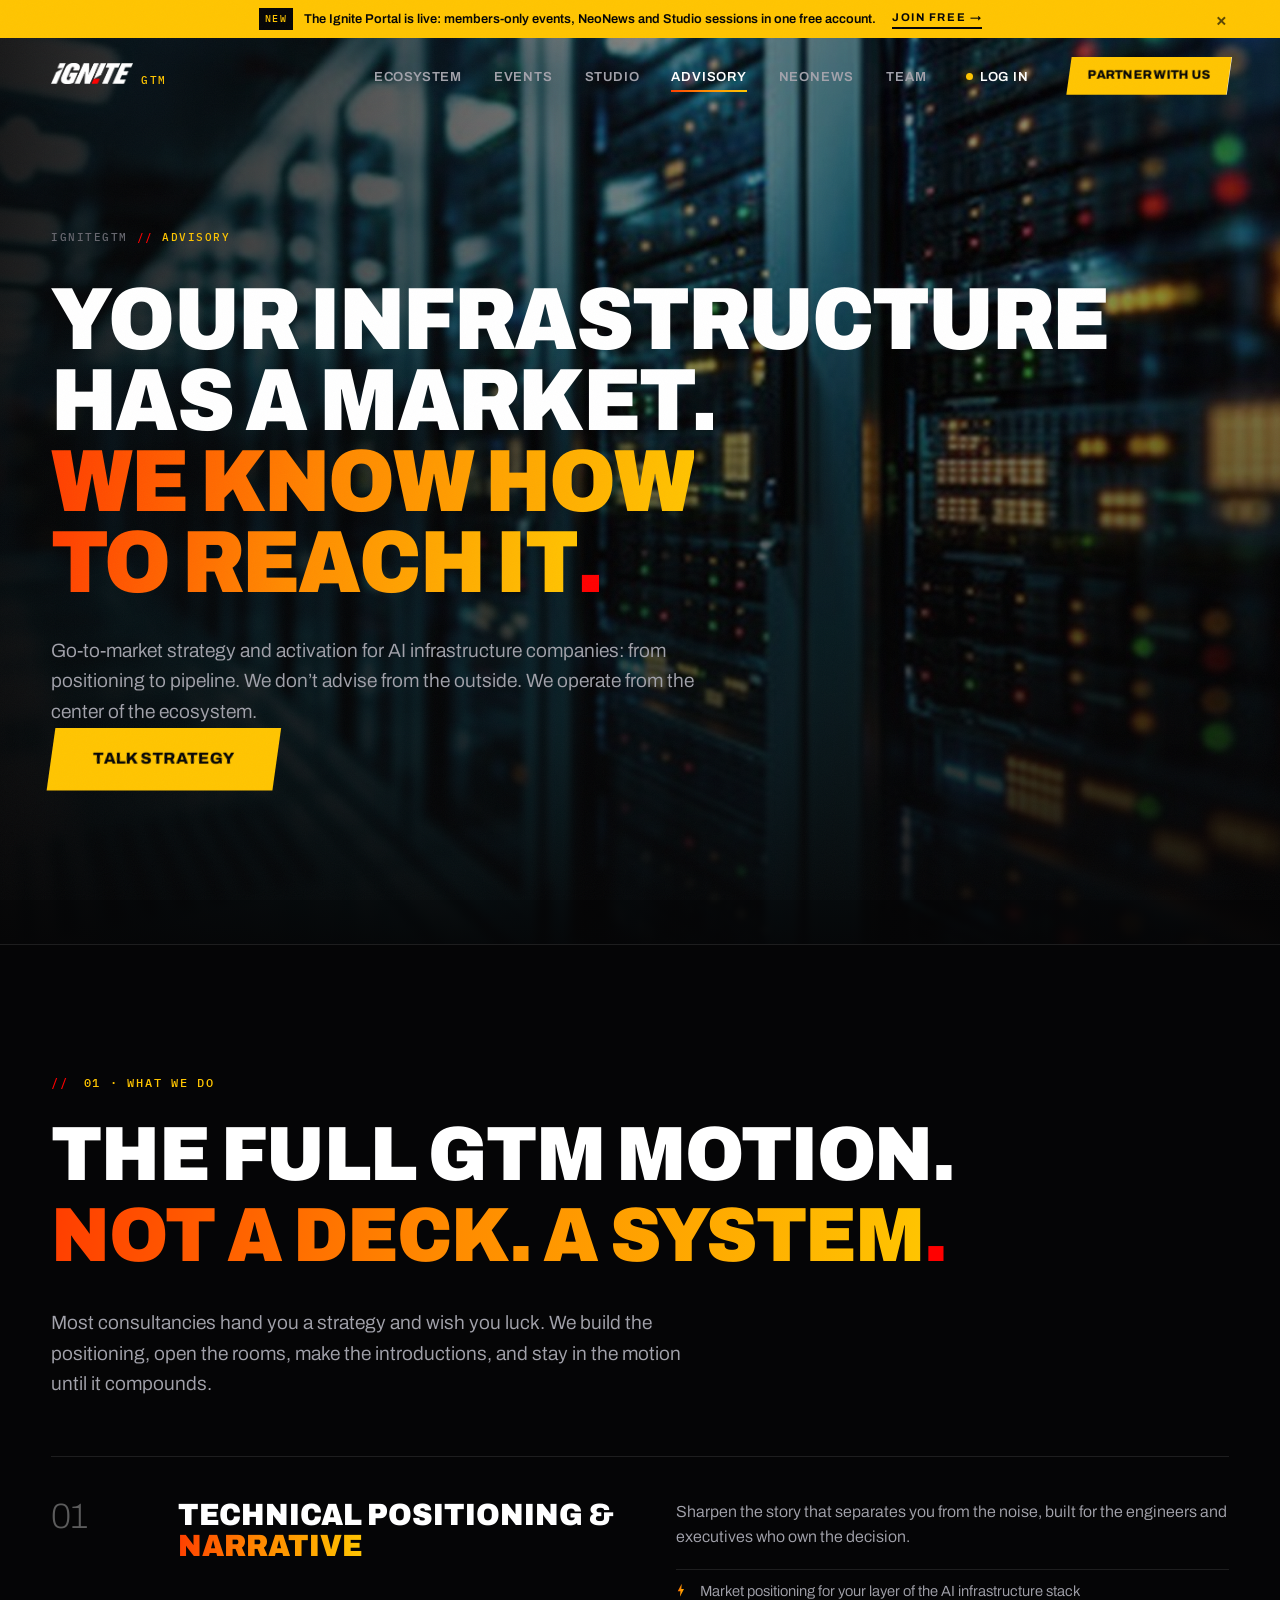
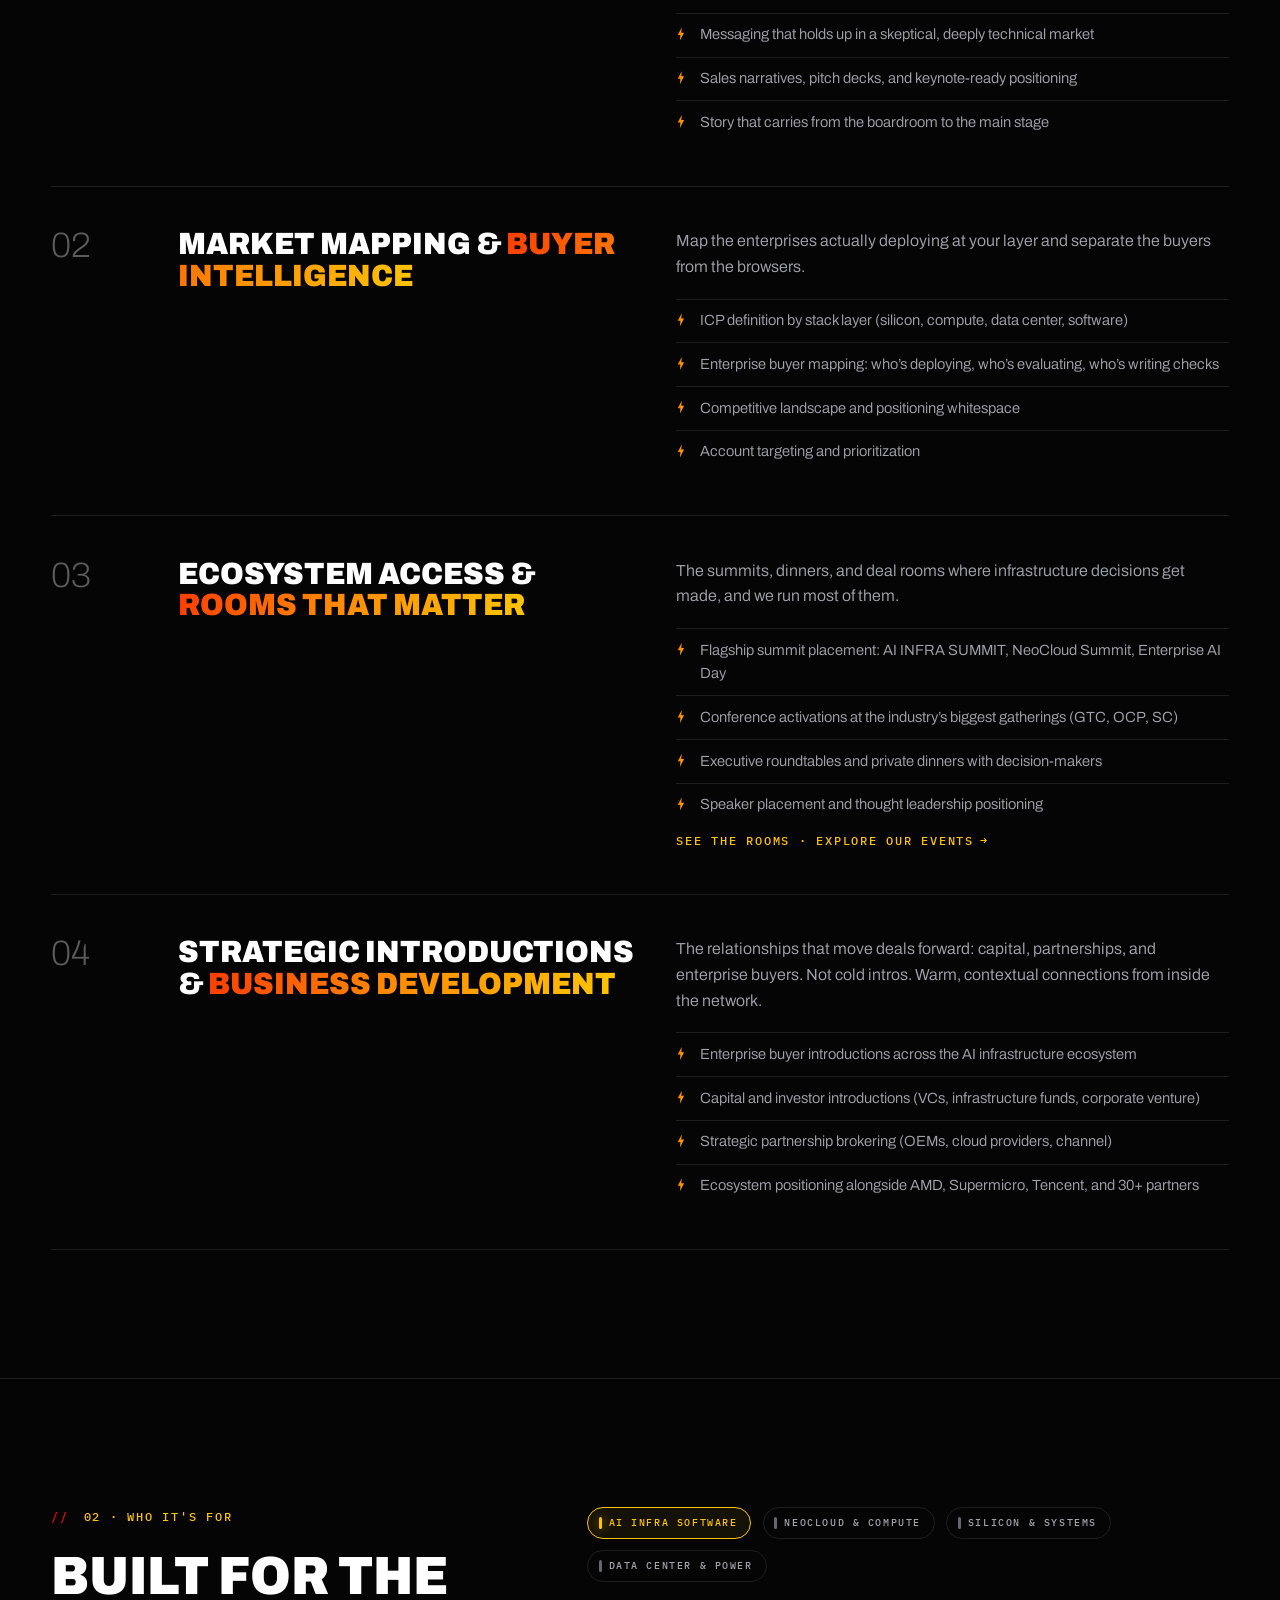
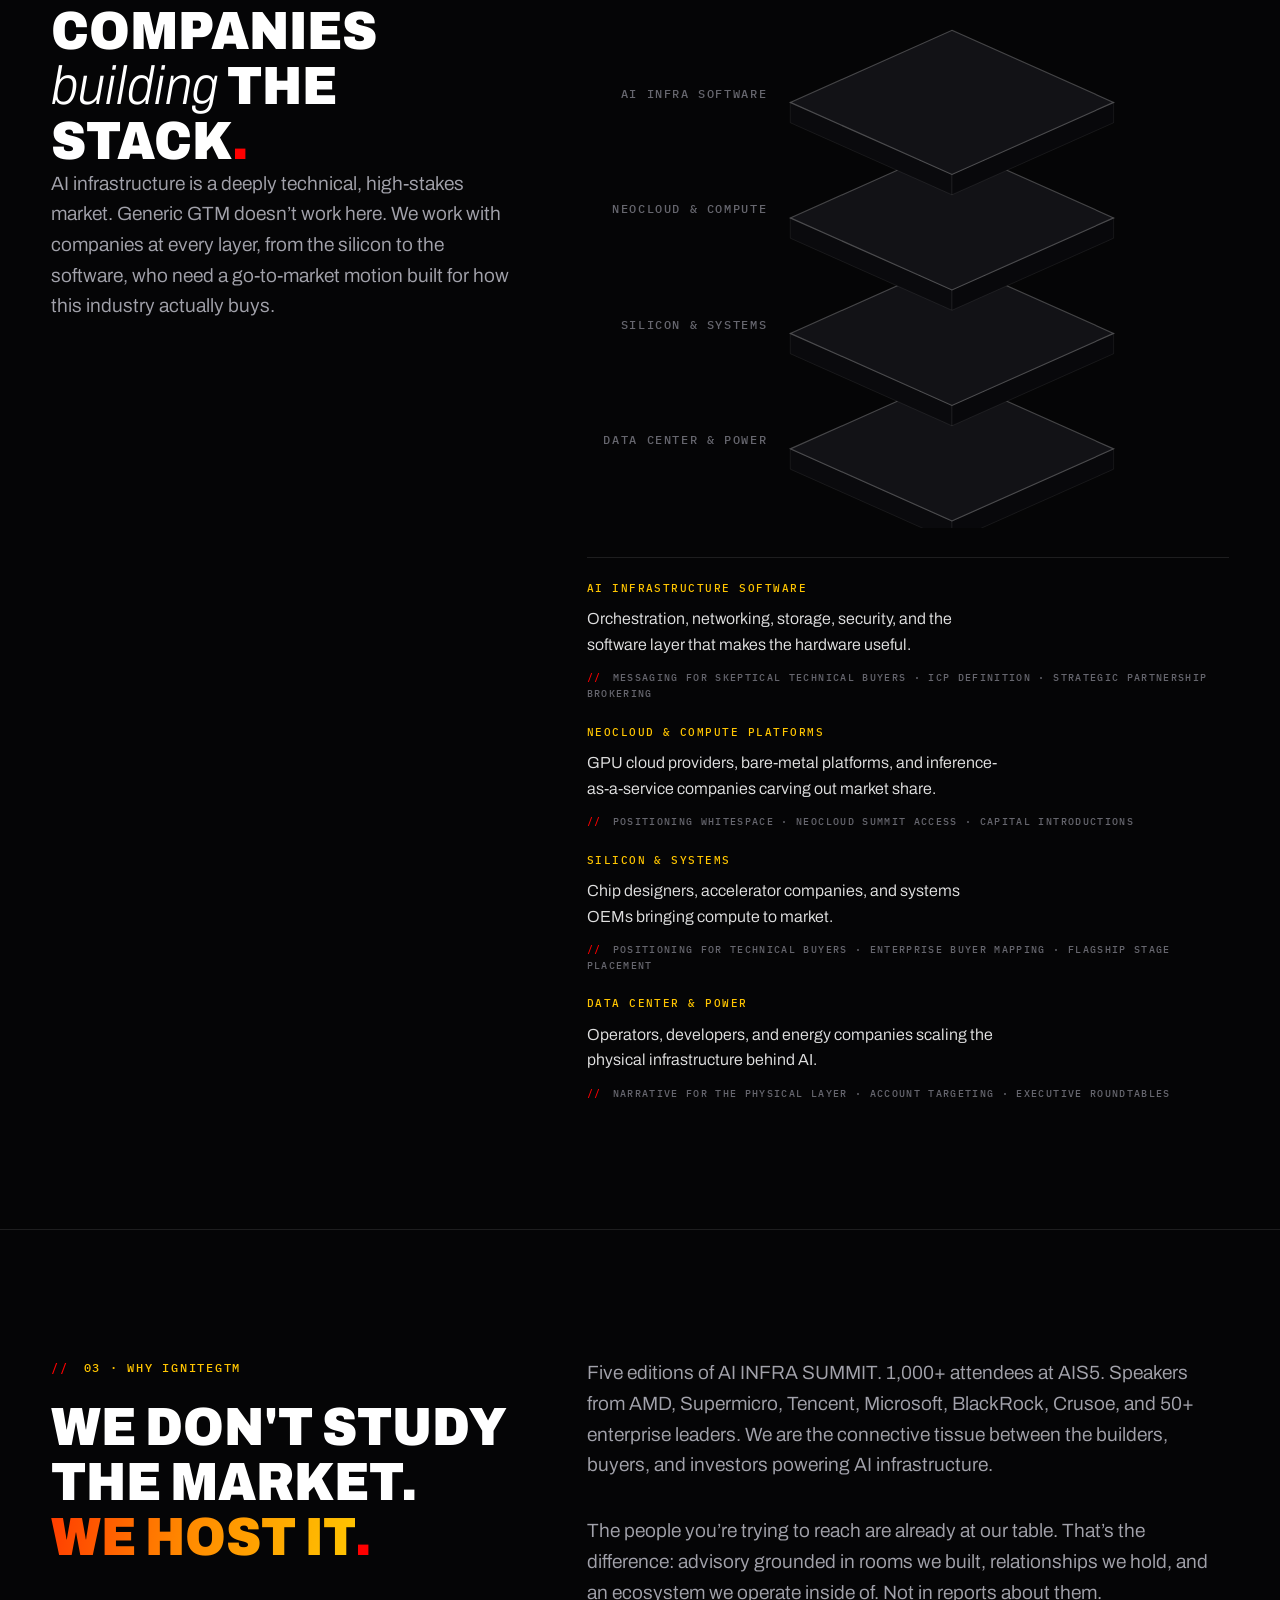
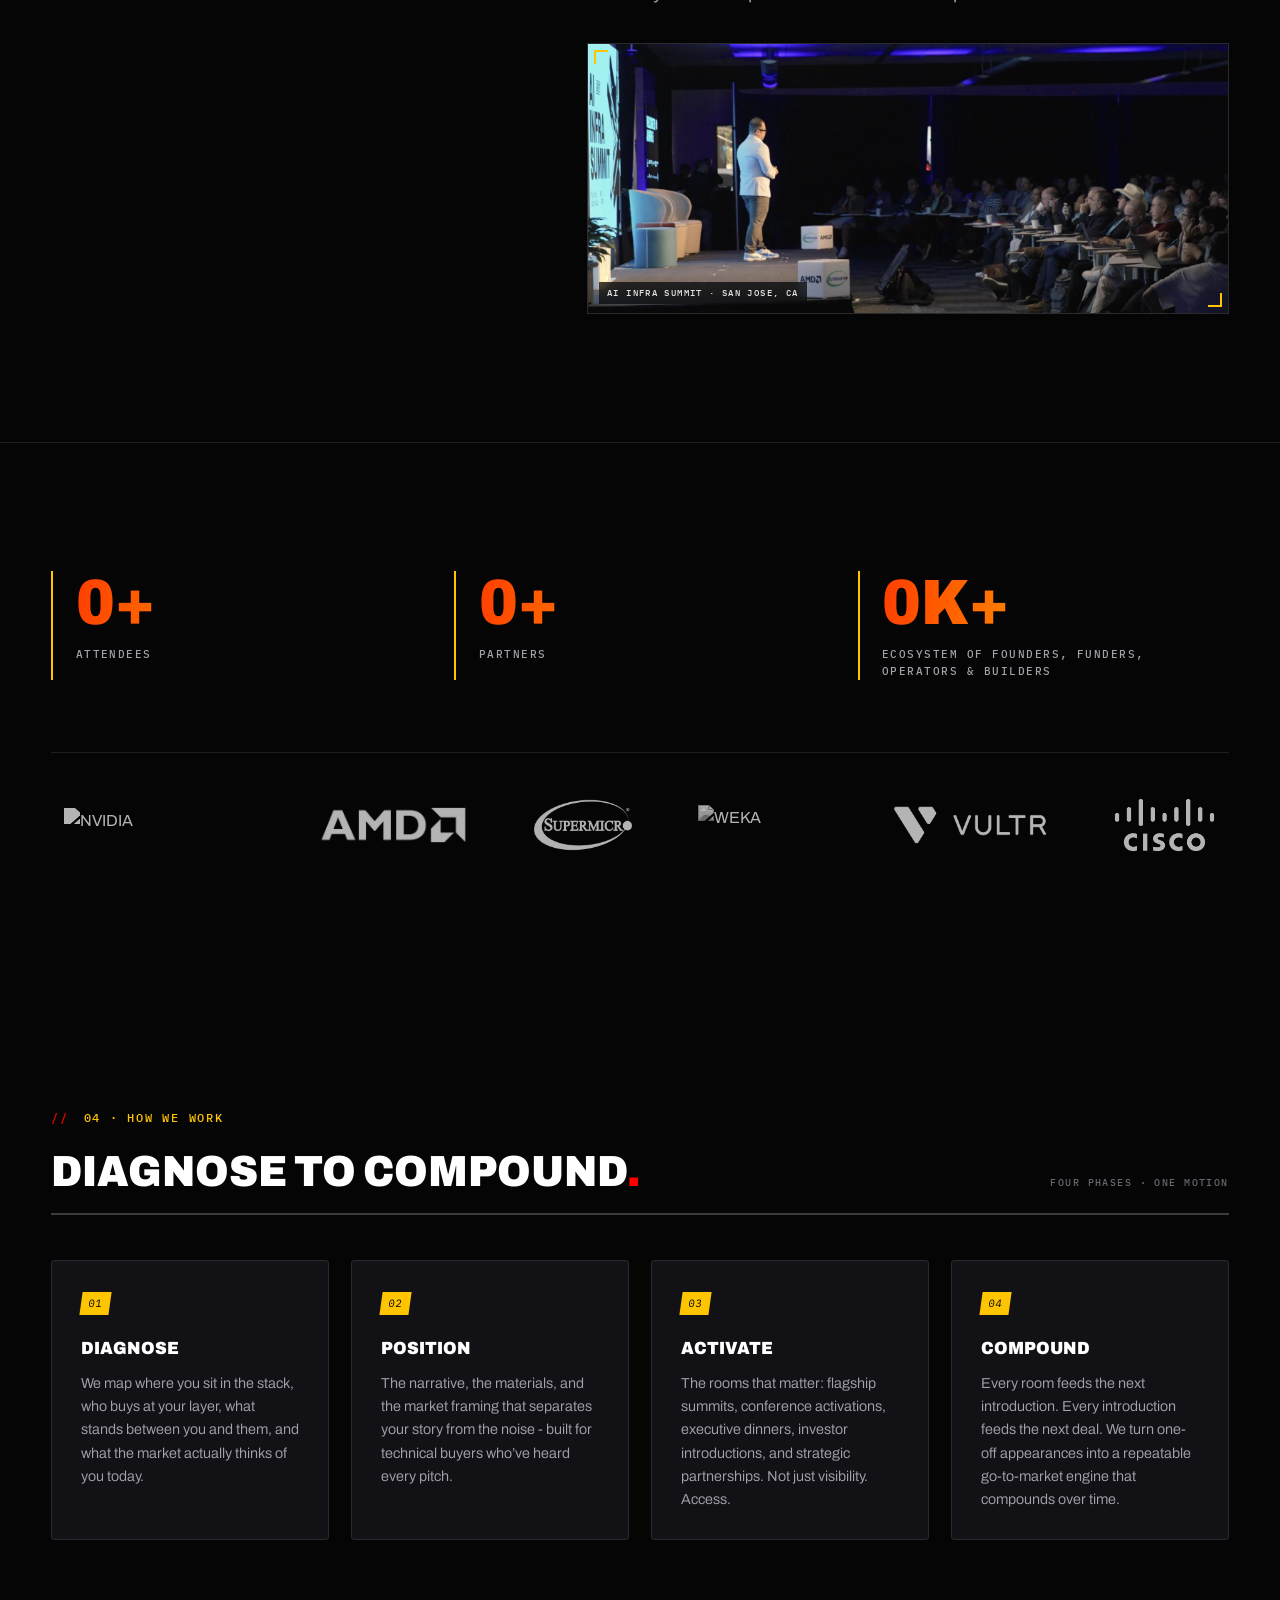
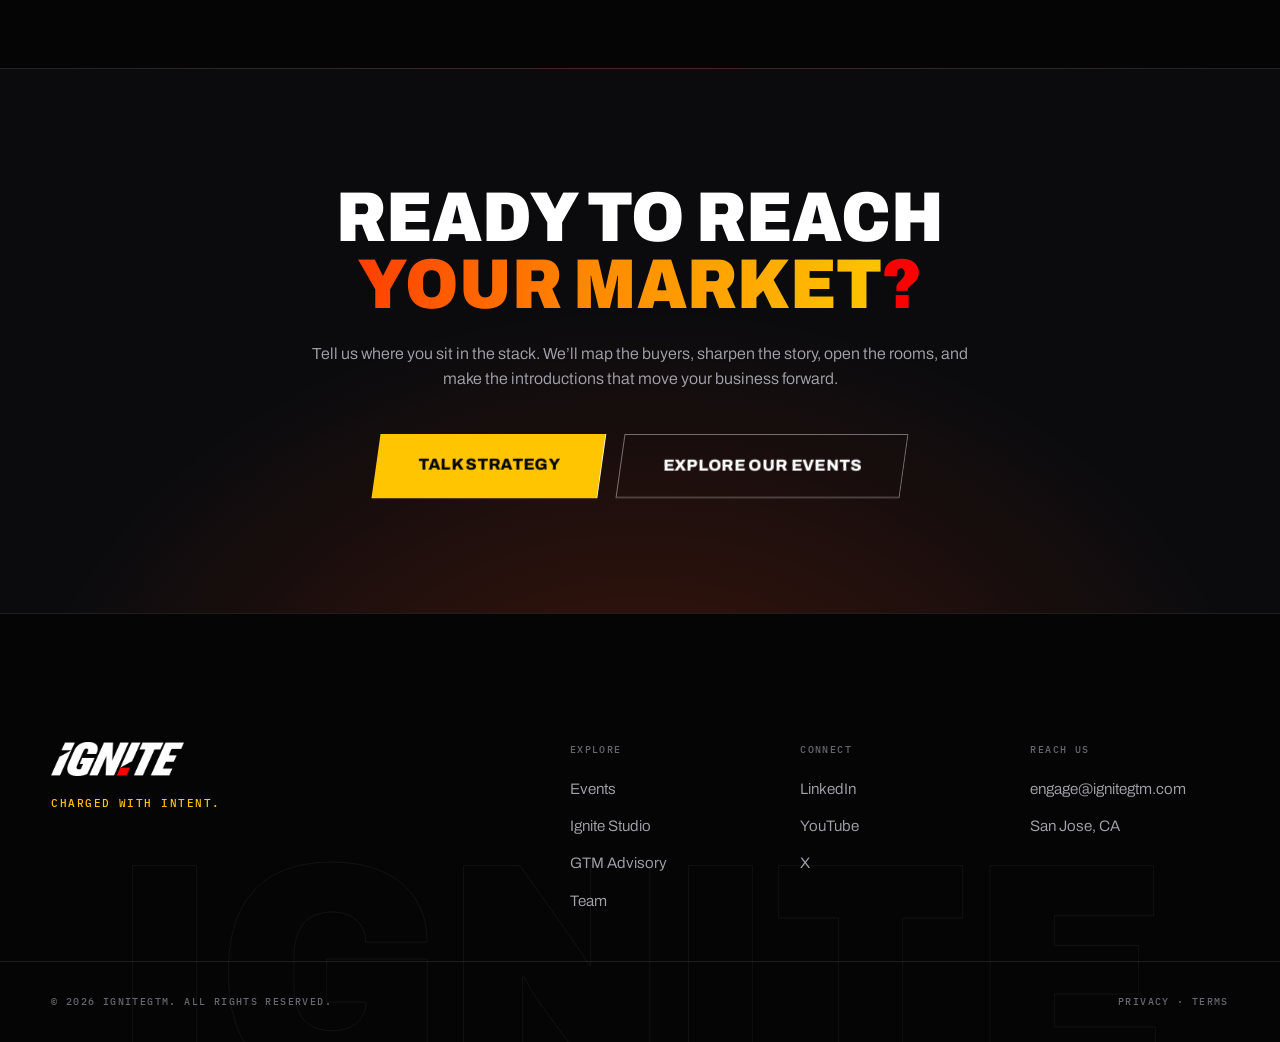
==== commit 23d7561b: "nav: Insights -> NeoNews, linking to neonews.ignitegtm.com Co-Authored-By: Claude Fable 5 <noreply@a" ====
--- a/advisory.html
+++ b/advisory.html
@@ -68,7 +68,7 @@
         <a href="events.html">Events</a>
         <a href="studio.html">Studio</a>
         <a href="advisory.html" class="is-here" aria-current="page">Advisory</a>
-        <a href="index.html#insights">Insights</a>
+        <a href="https://neonews.ignitegtm.com">NeoNews</a>
         <a href="team.html">Team</a>
       </nav>
       <a href="https://portal.ignitegtm.com/login?utm_source=ignitegtm.com&amp;utm_medium=nav&amp;utm_campaign=portal" class="nav__login">Log in</a>
@@ -82,7 +82,7 @@
       <a href="events.html">Events</a>
       <a href="studio.html">Studio</a>
       <a href="advisory.html">Advisory</a>
-      <a href="index.html#insights">Insights</a>
+      <a href="https://neonews.ignitegtm.com">NeoNews</a>
       <a href="team.html">Team</a>
       <a href="https://portal.ignitegtm.com/login?utm_source=ignitegtm.com&amp;utm_medium=mobile_menu&amp;utm_campaign=portal">Portal log in</a>
       <a href="https://contact.ignitegtm.com/" class="mobile-menu__cta">Partner With Us</a>
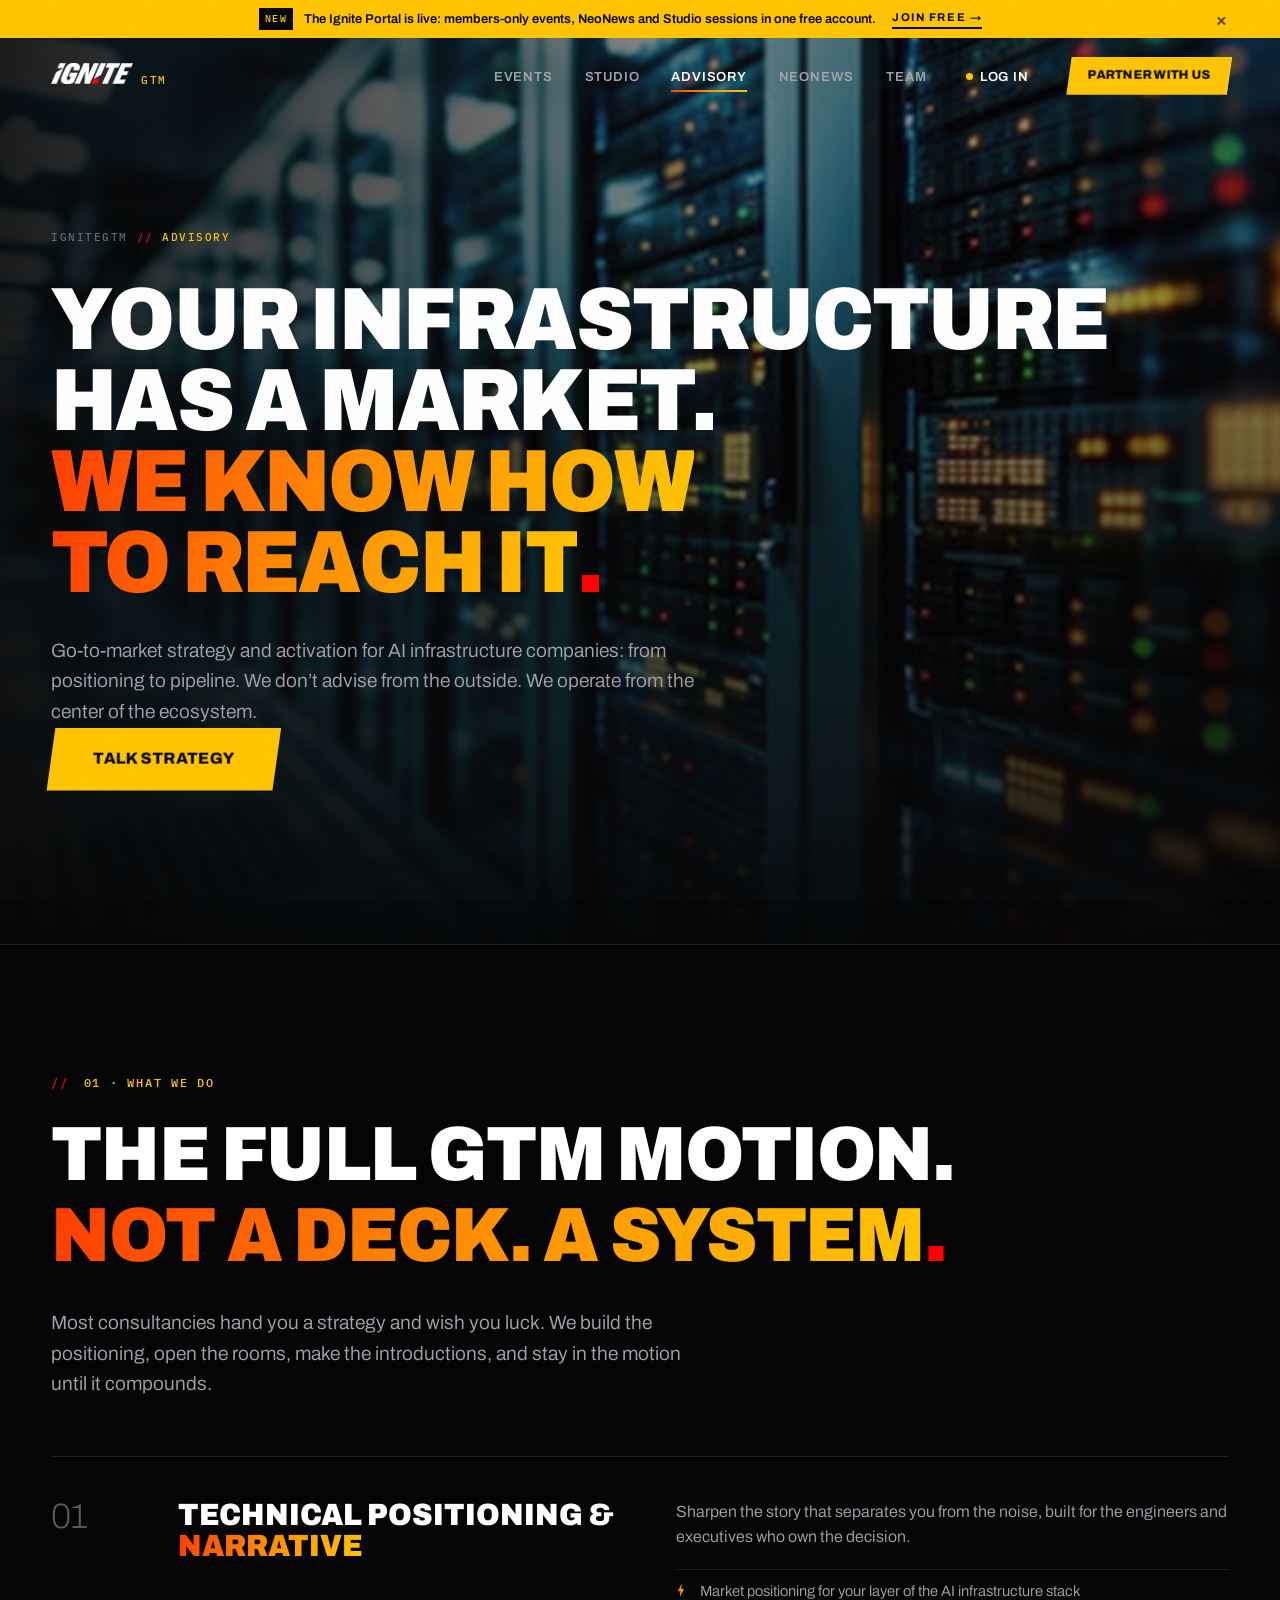
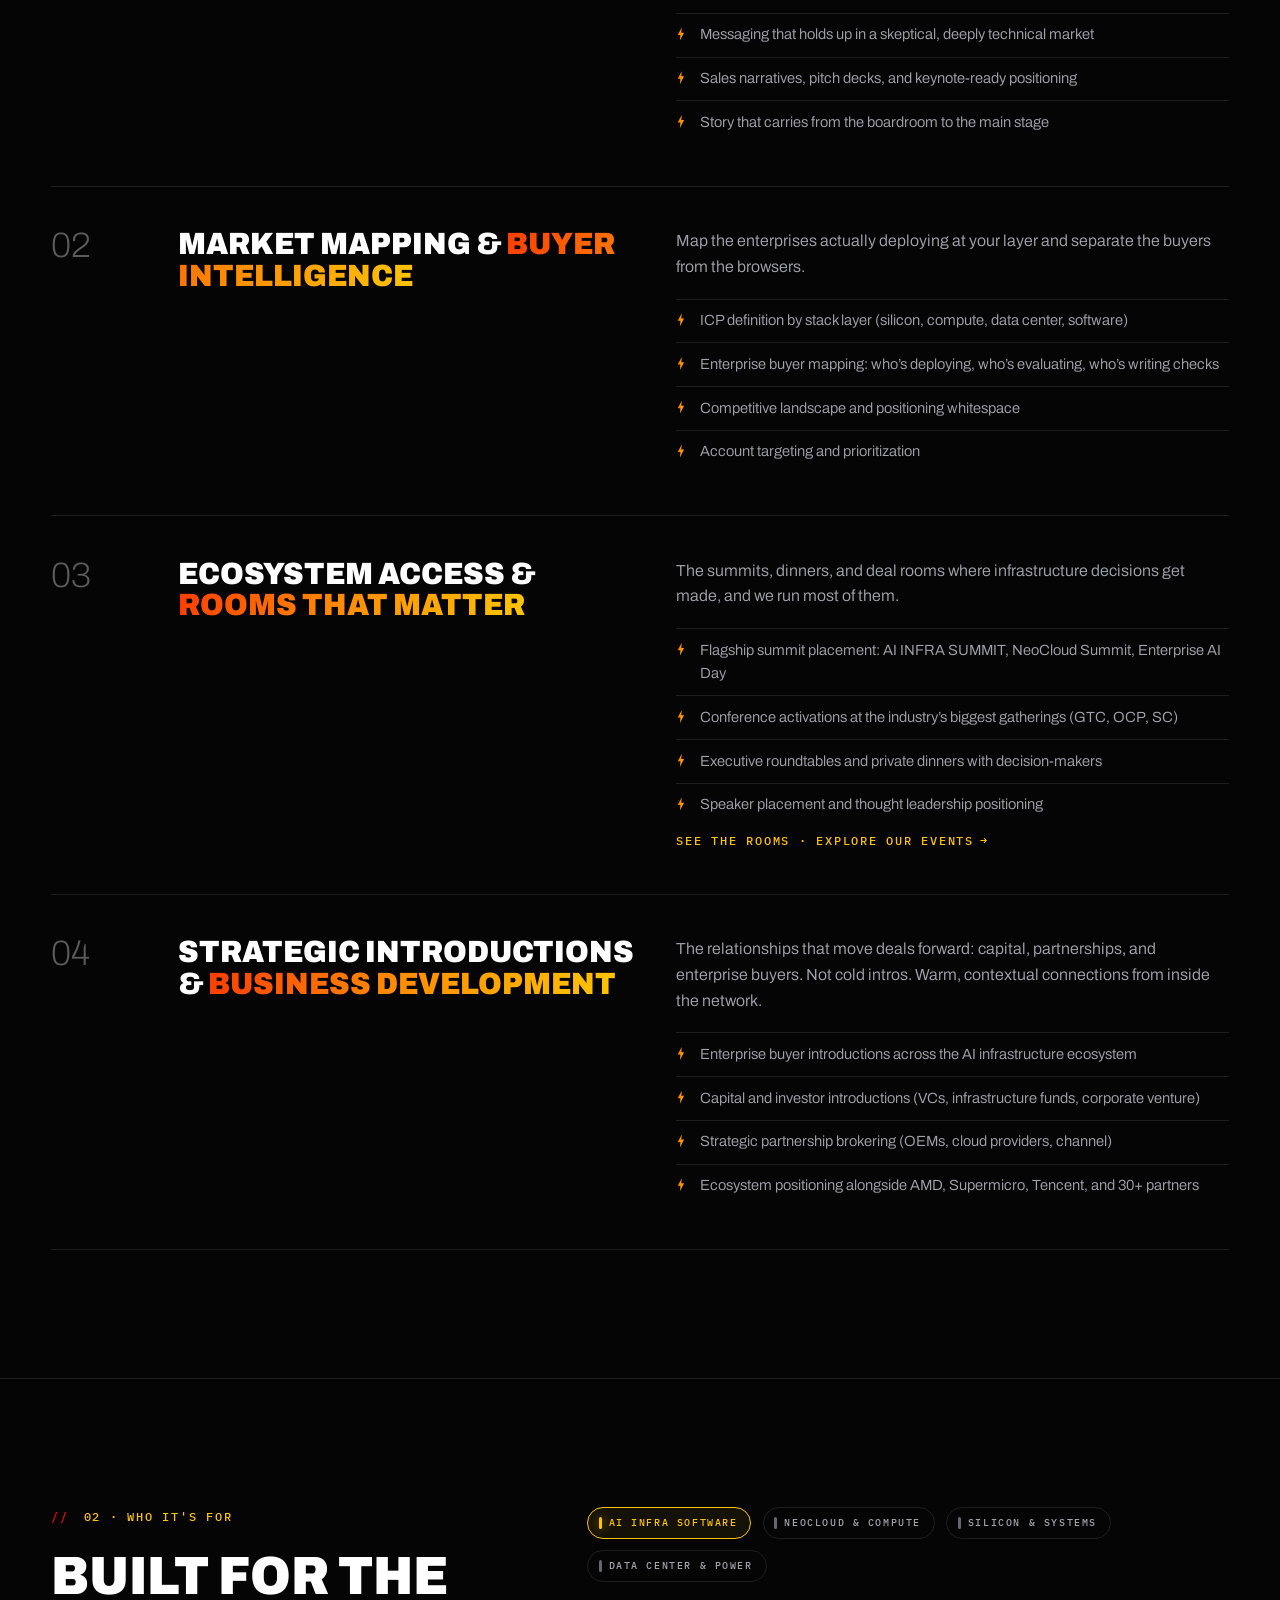
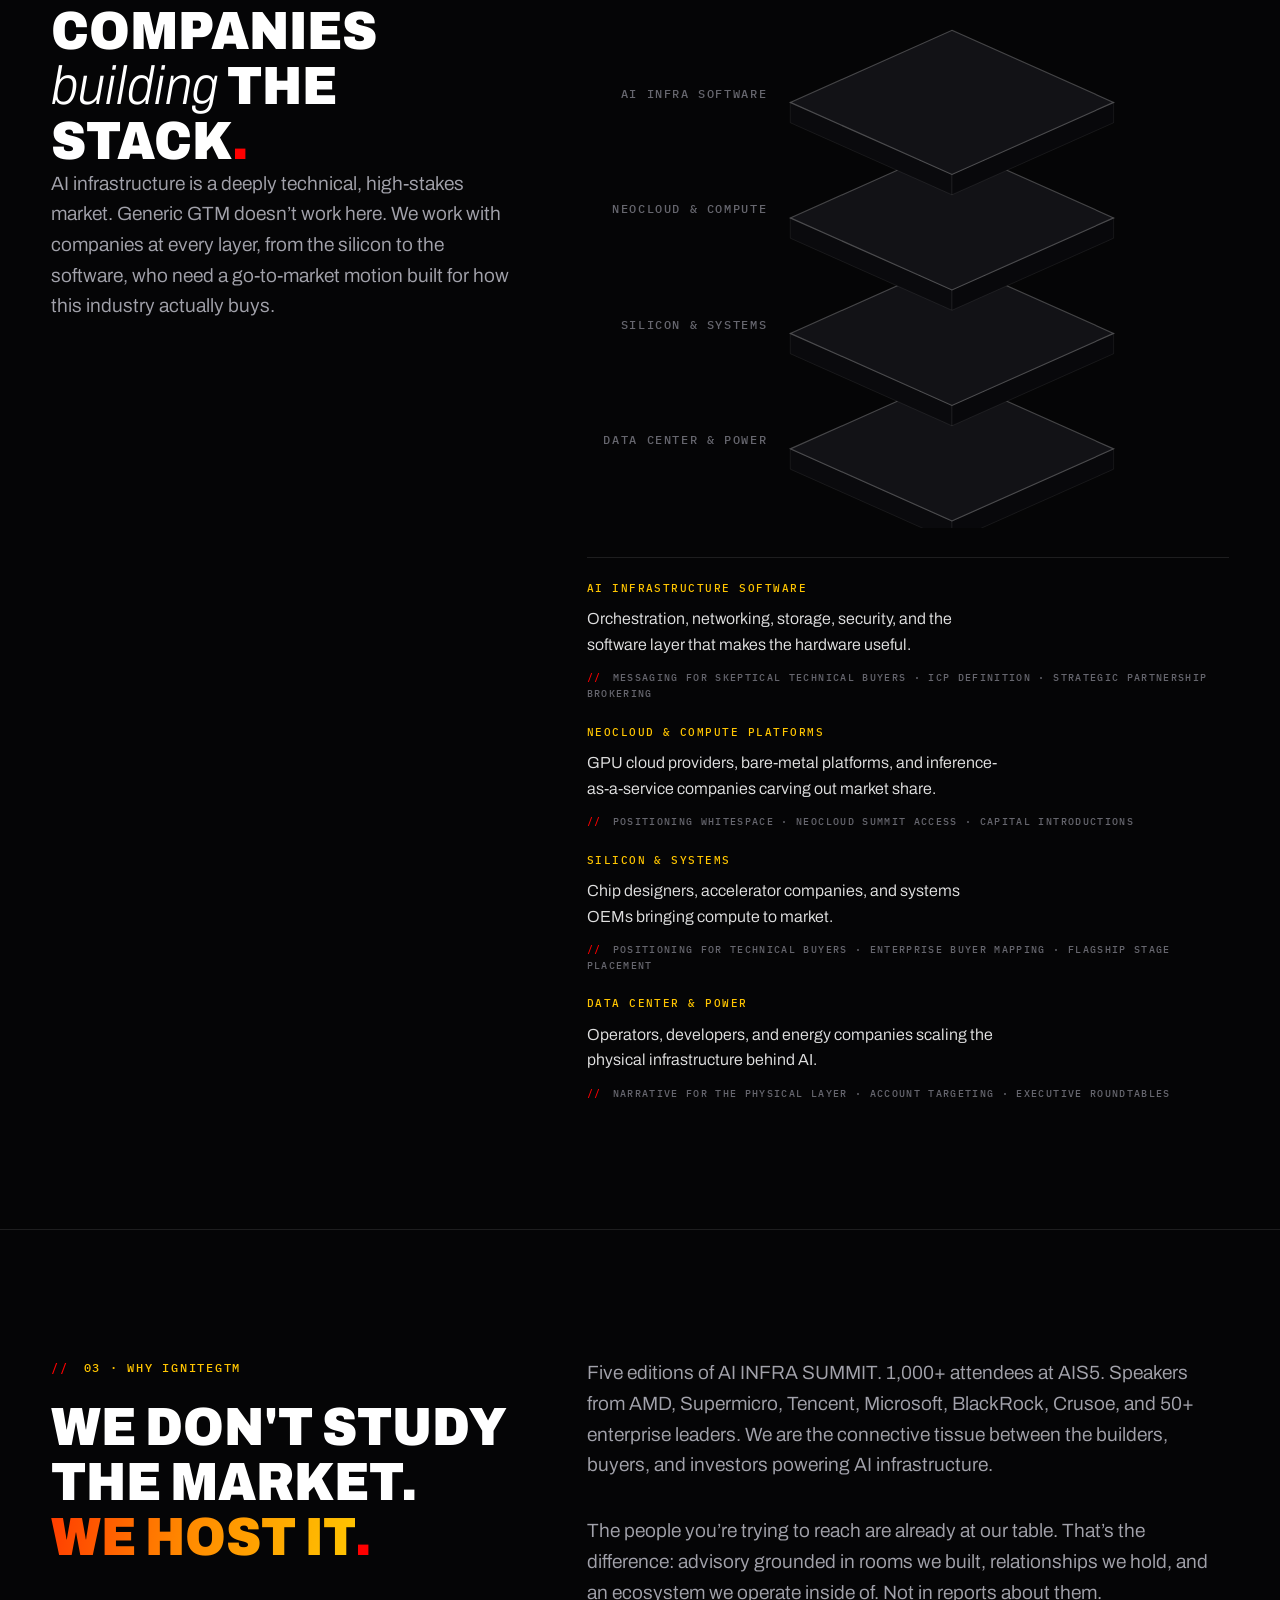
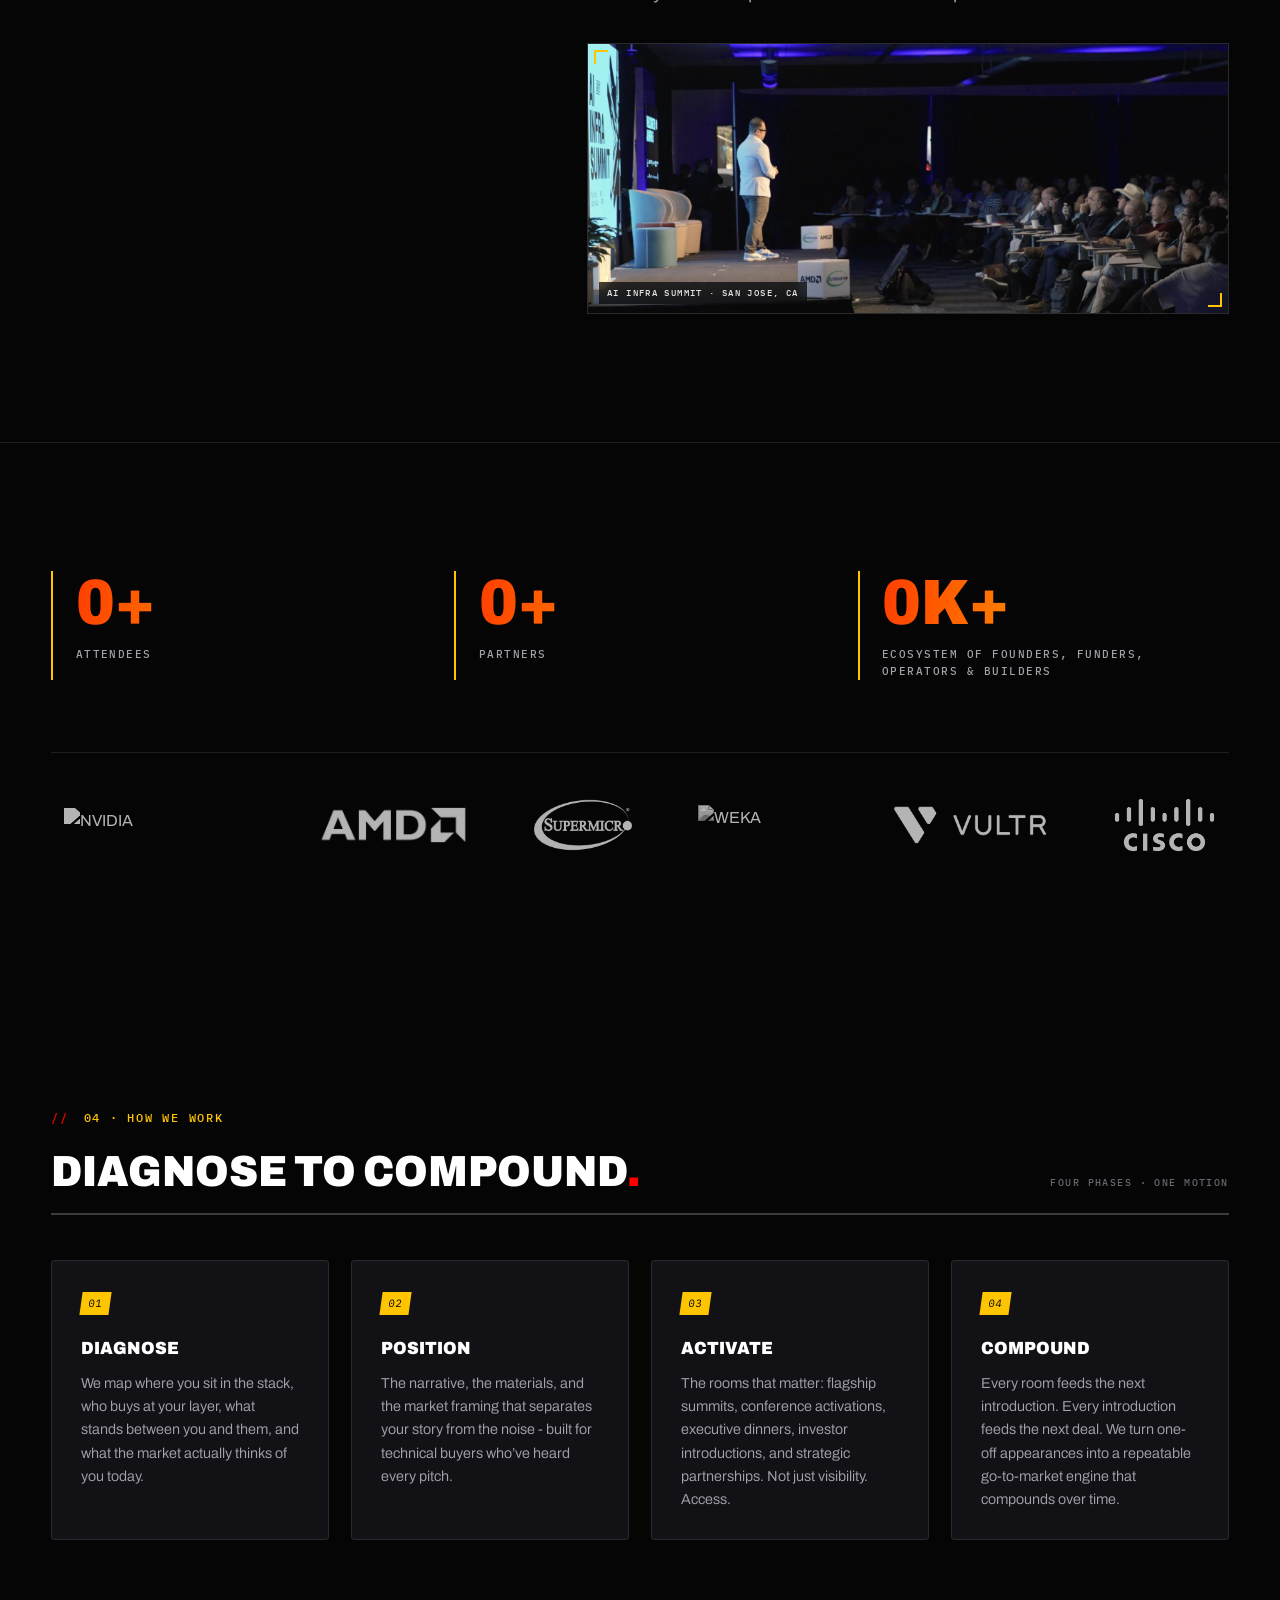
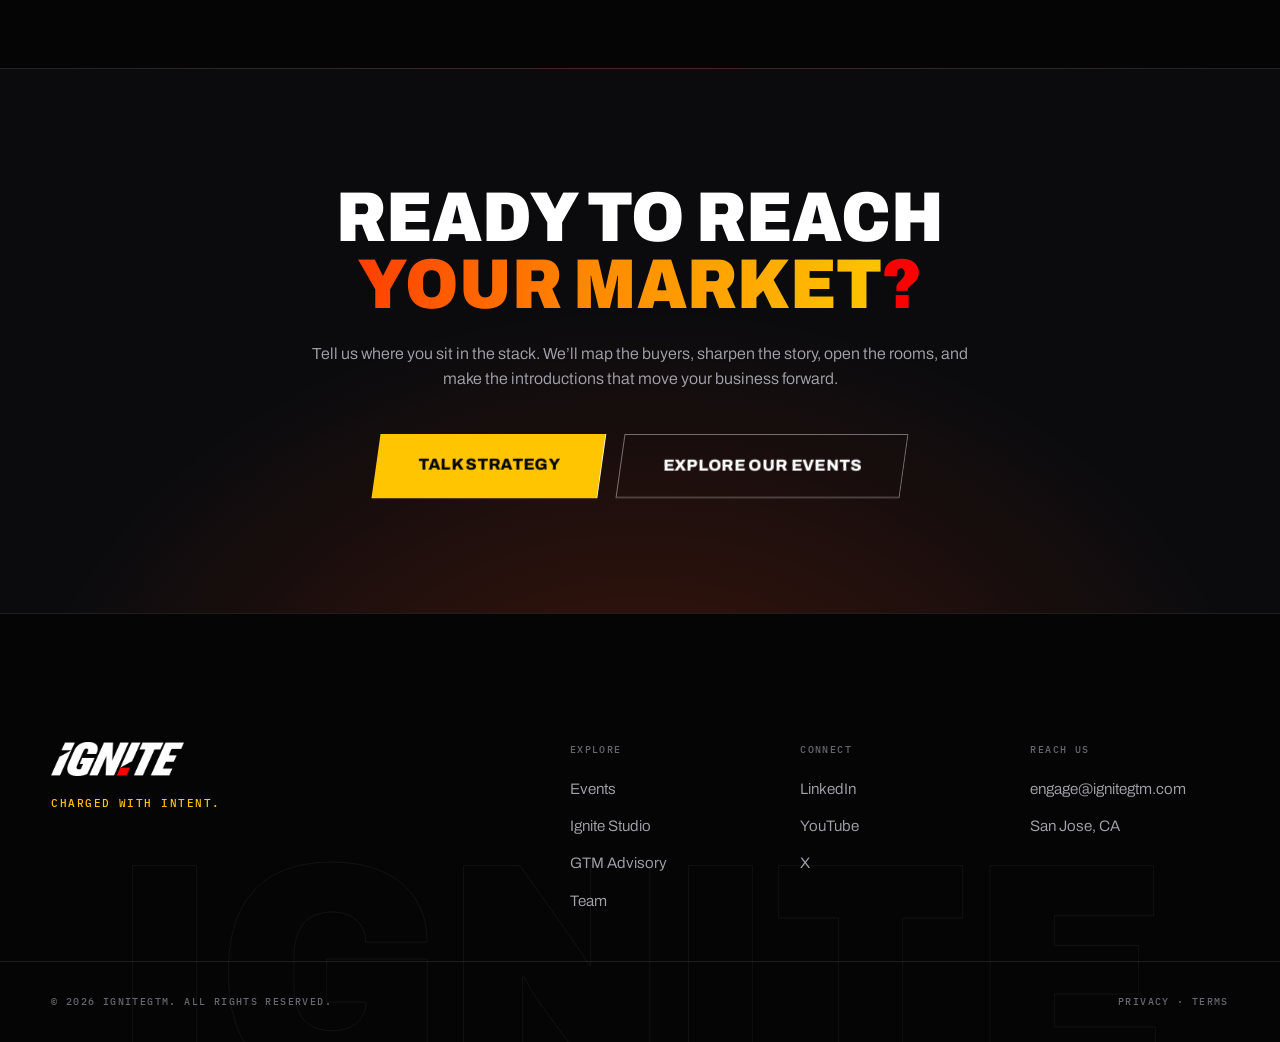
==== commit f9d63241: "studio: longform YouTube channel grid; nav: drop the Ecosystem link Section 02 now opens with THE LO" ====
--- a/advisory.html
+++ b/advisory.html
@@ -64,7 +64,6 @@
         <span class="nav__logo-sub mono">GTM</span>
       </a>
       <nav class="nav__links" aria-label="Primary">
-        <a href="index.html#ecosystem">Ecosystem</a>
         <a href="events.html">Events</a>
         <a href="studio.html">Studio</a>
         <a href="advisory.html" class="is-here" aria-current="page">Advisory</a>
@@ -78,7 +77,6 @@
   </header>
   <div class="mobile-menu" id="mobileMenu" aria-hidden="true">
     <nav aria-label="Mobile">
-      <a href="index.html#ecosystem">Ecosystem</a>
       <a href="events.html">Events</a>
       <a href="studio.html">Studio</a>
       <a href="advisory.html">Advisory</a>
--- a/css/pages.css
+++ b/css/pages.css
@@ -207,6 +207,38 @@
 .poster--live:focus-visible .poster__play {
   opacity: 1;
   transform: skewX(-8deg) scale(1);
+}
+
+/* longform channel grid (studio): YouTube tiles are true 16:9, so the 4:3
+   hqdefault thumbnail's letterbox bars crop away under object-fit: cover */
+.poster--yt { aspect-ratio: 16 / 9; }
+.poster--yt .poster__label { right: 0.9rem; line-height: 1.55; }
+.poster--yt .poster__label strong {
+  display: block;
+  font-weight: 600;
+  font-size: 0.68rem;
+  letter-spacing: 0.08em;
+  color: #fff;
+  margin-bottom: 0.3rem;
+}
+.poster--yt .poster__meta { color: rgba(255, 255, 255, 0.6); }
+.poster--yt .poster__tag {
+  z-index: 2;
+  background: rgba(5, 5, 6, 0.72);
+  padding: 0.25rem 0.5rem;
+  font-size: 0.6rem;
+  color: rgba(255, 255, 255, 0.85);
+}
+.yt-note { margin-top: 1.4rem; font-size: 0.72rem; color: var(--grey); }
+.yt-note a { color: var(--yellow); }
+.yt-actions { margin-top: 2rem; }
+.sec-head--follow { margin-top: 5rem; }
+.lightbox__yt {
+  width: 100%;
+  aspect-ratio: 16 / 9;
+  display: block;
+  border: 1px solid var(--line);
+  background: #000;
 }
 
 /* numbered detail rows (services / method) */
